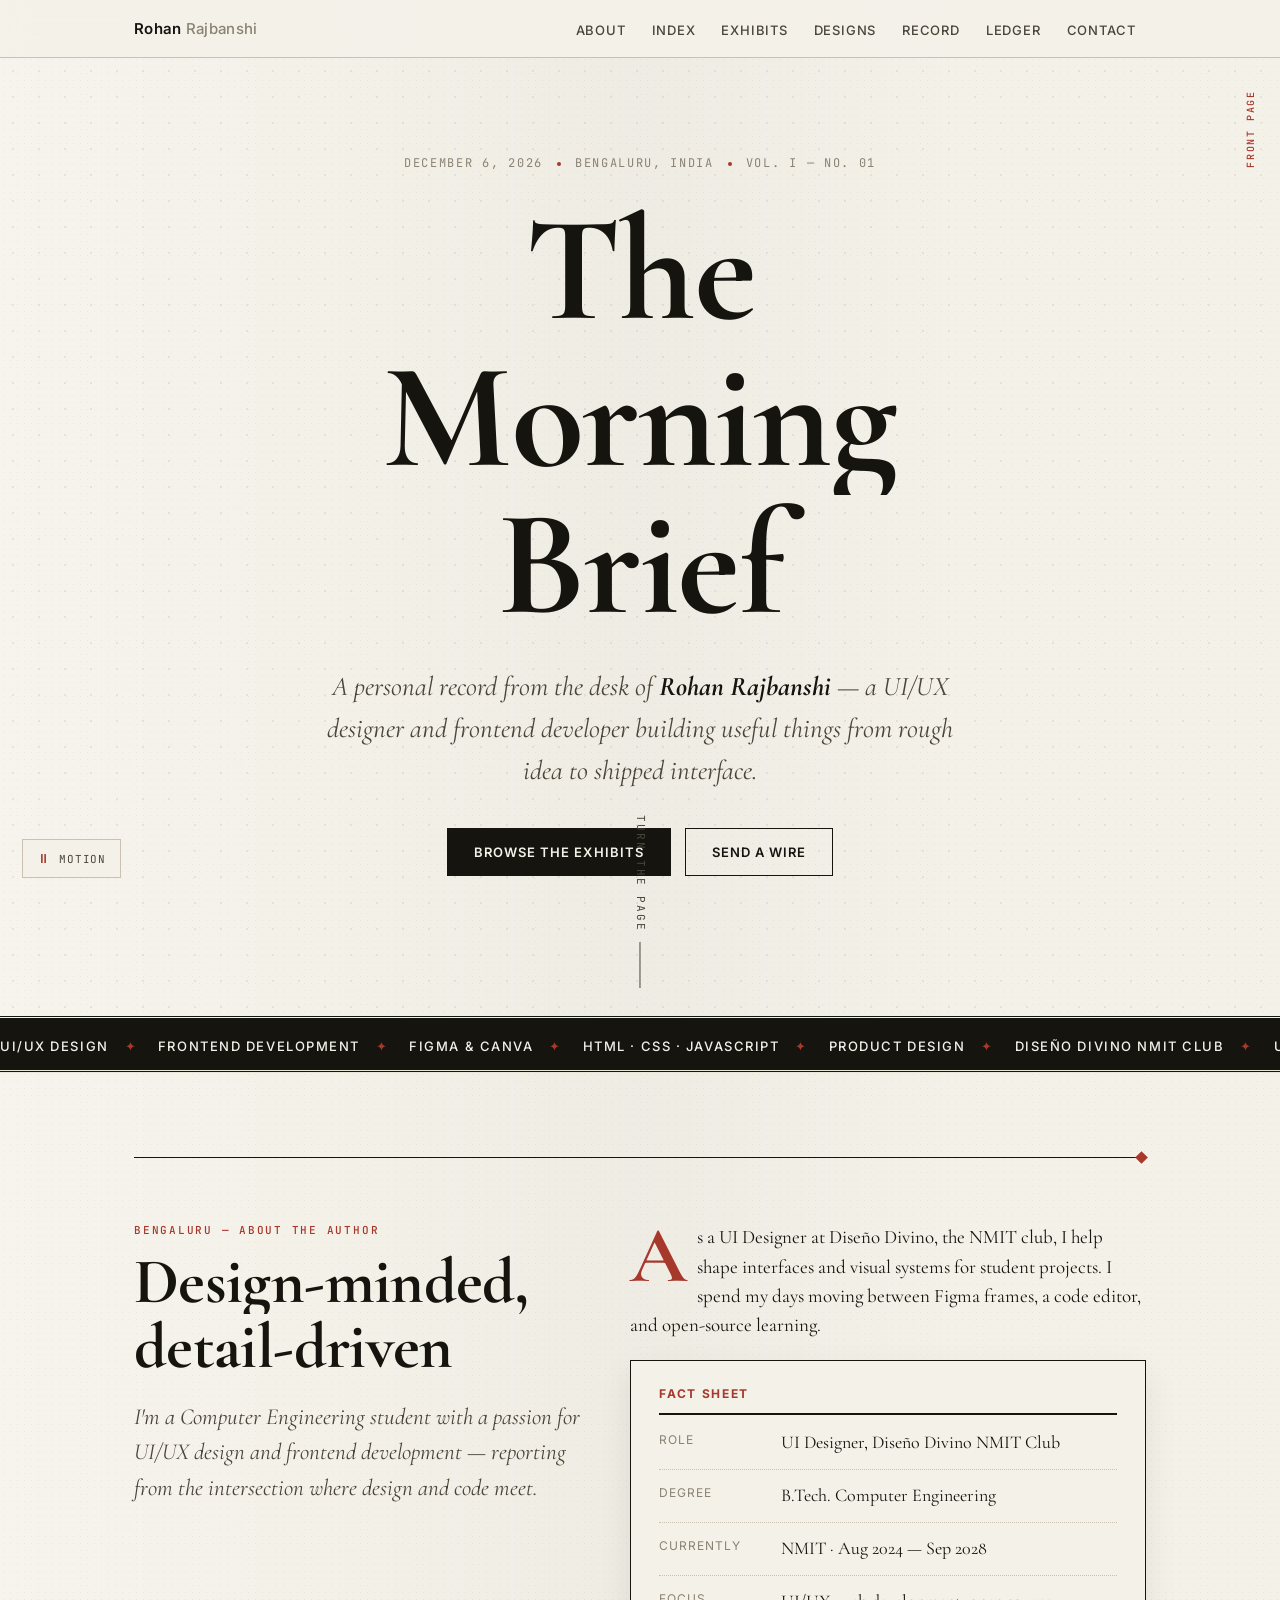
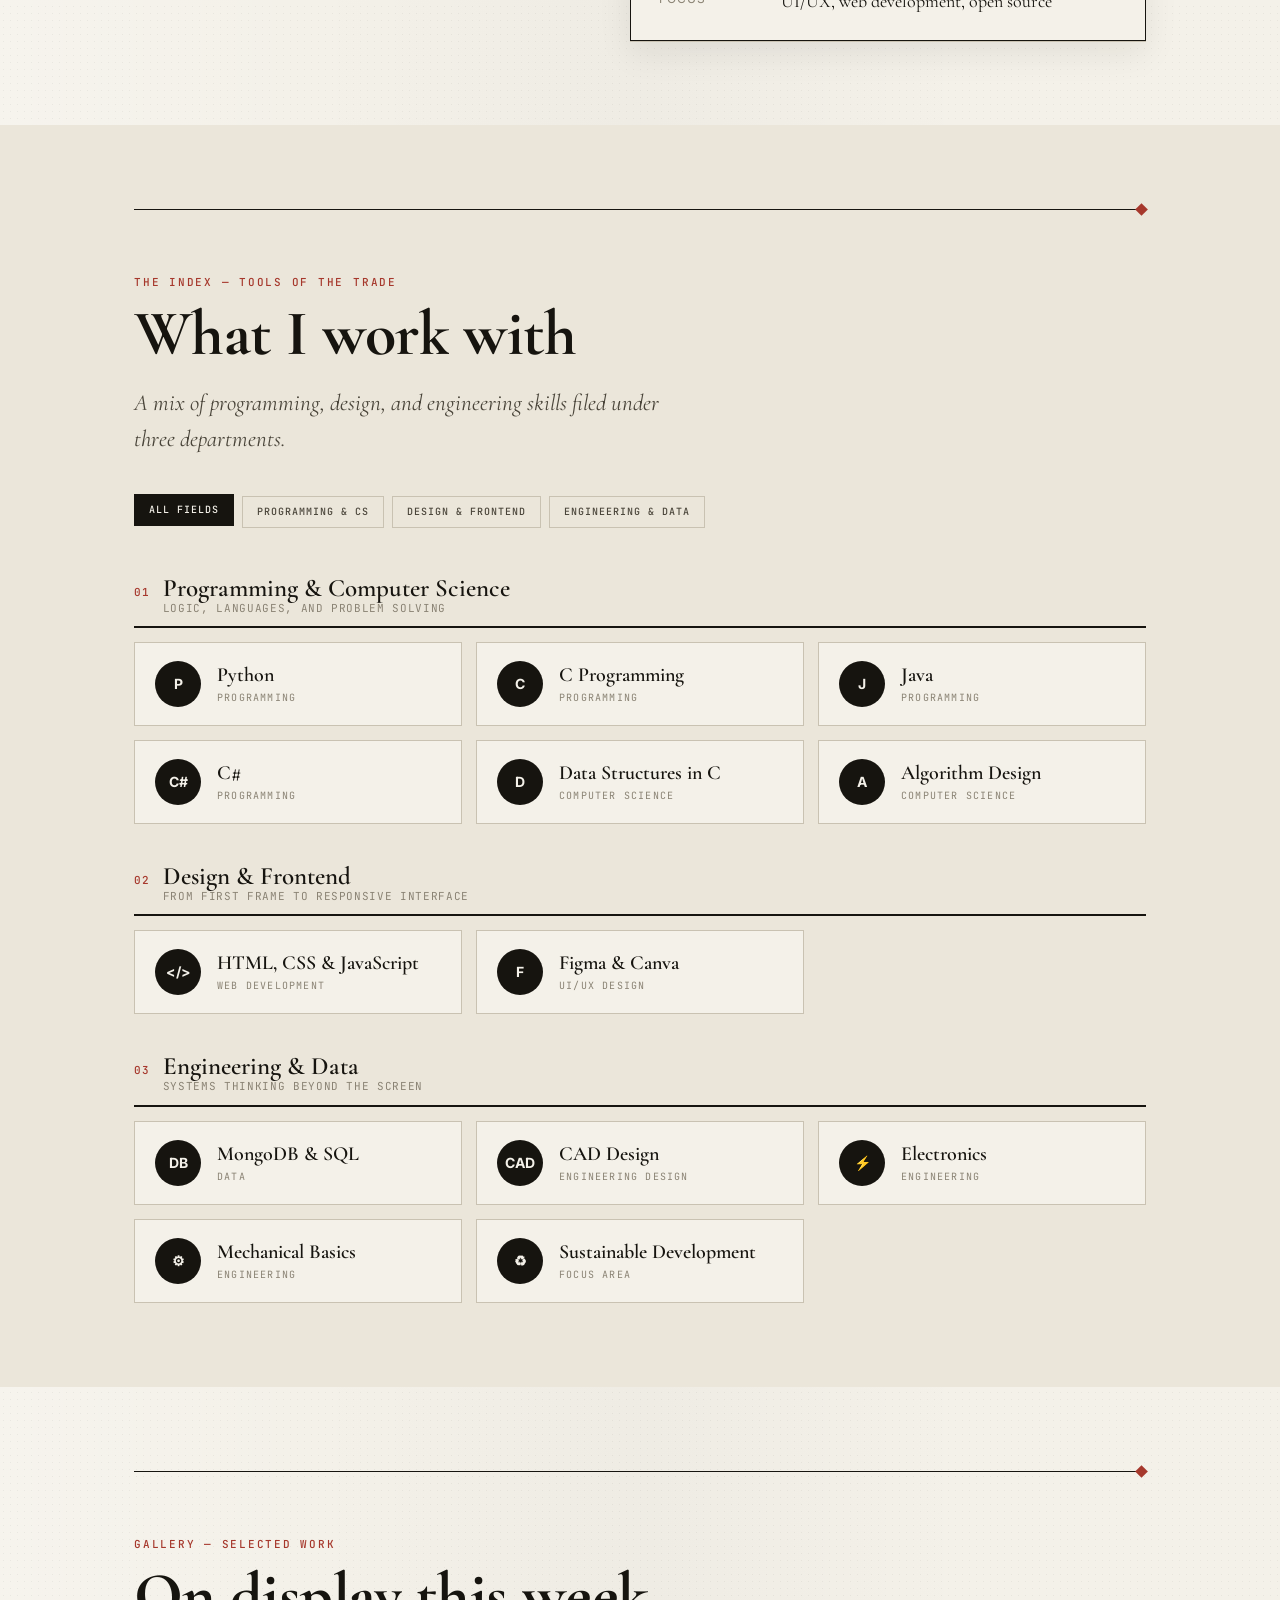
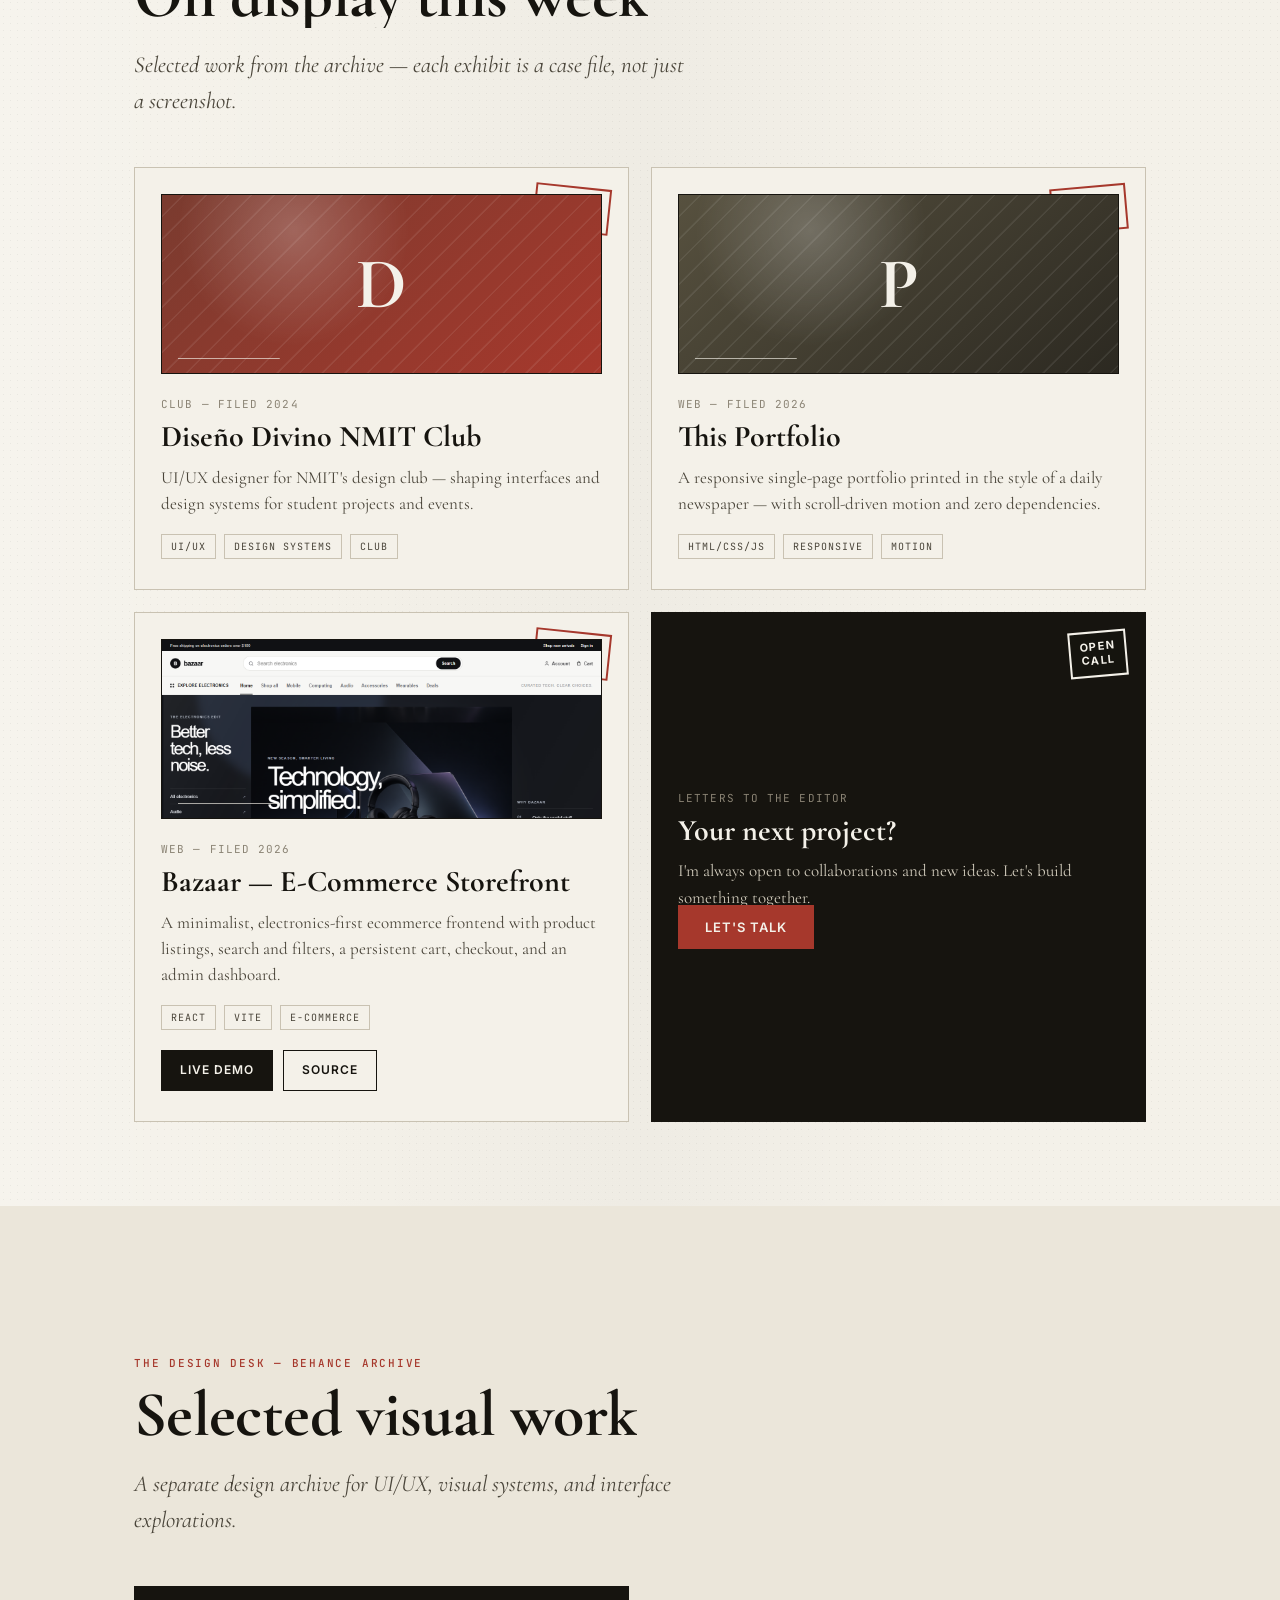
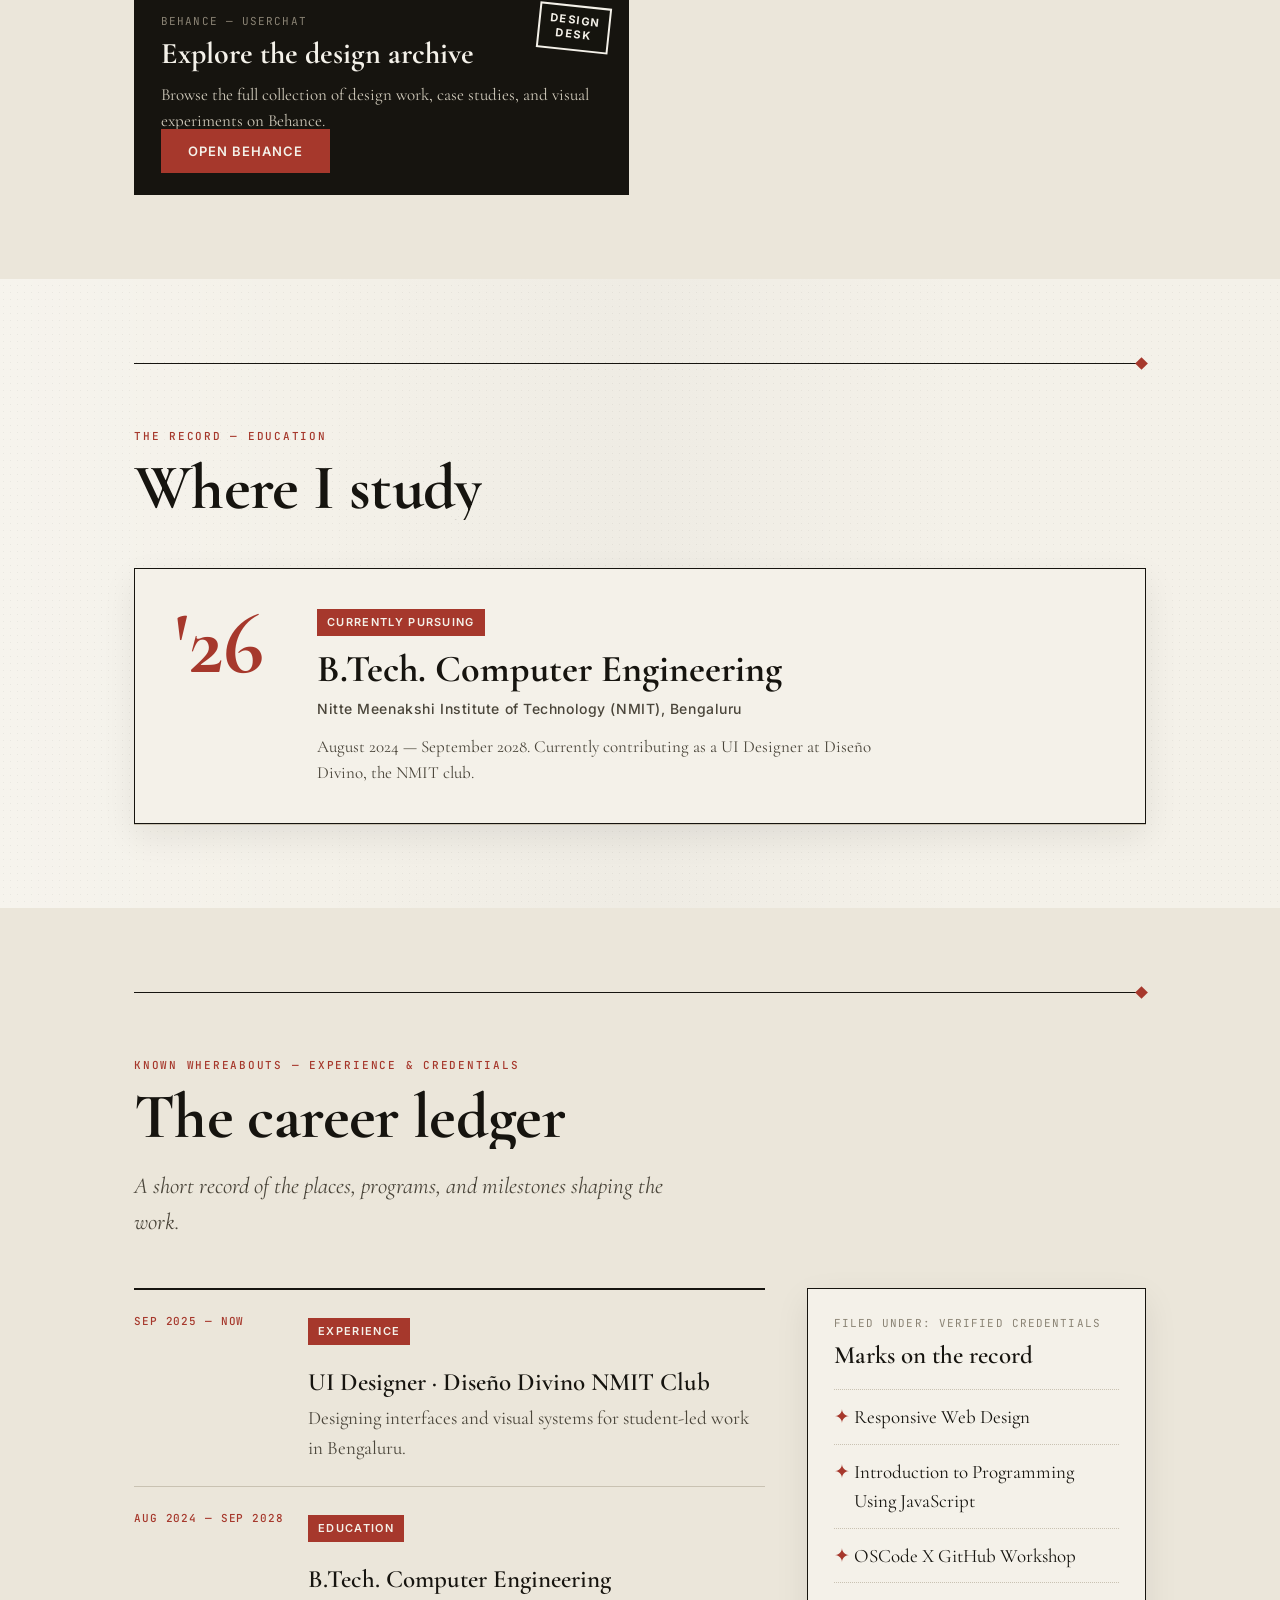
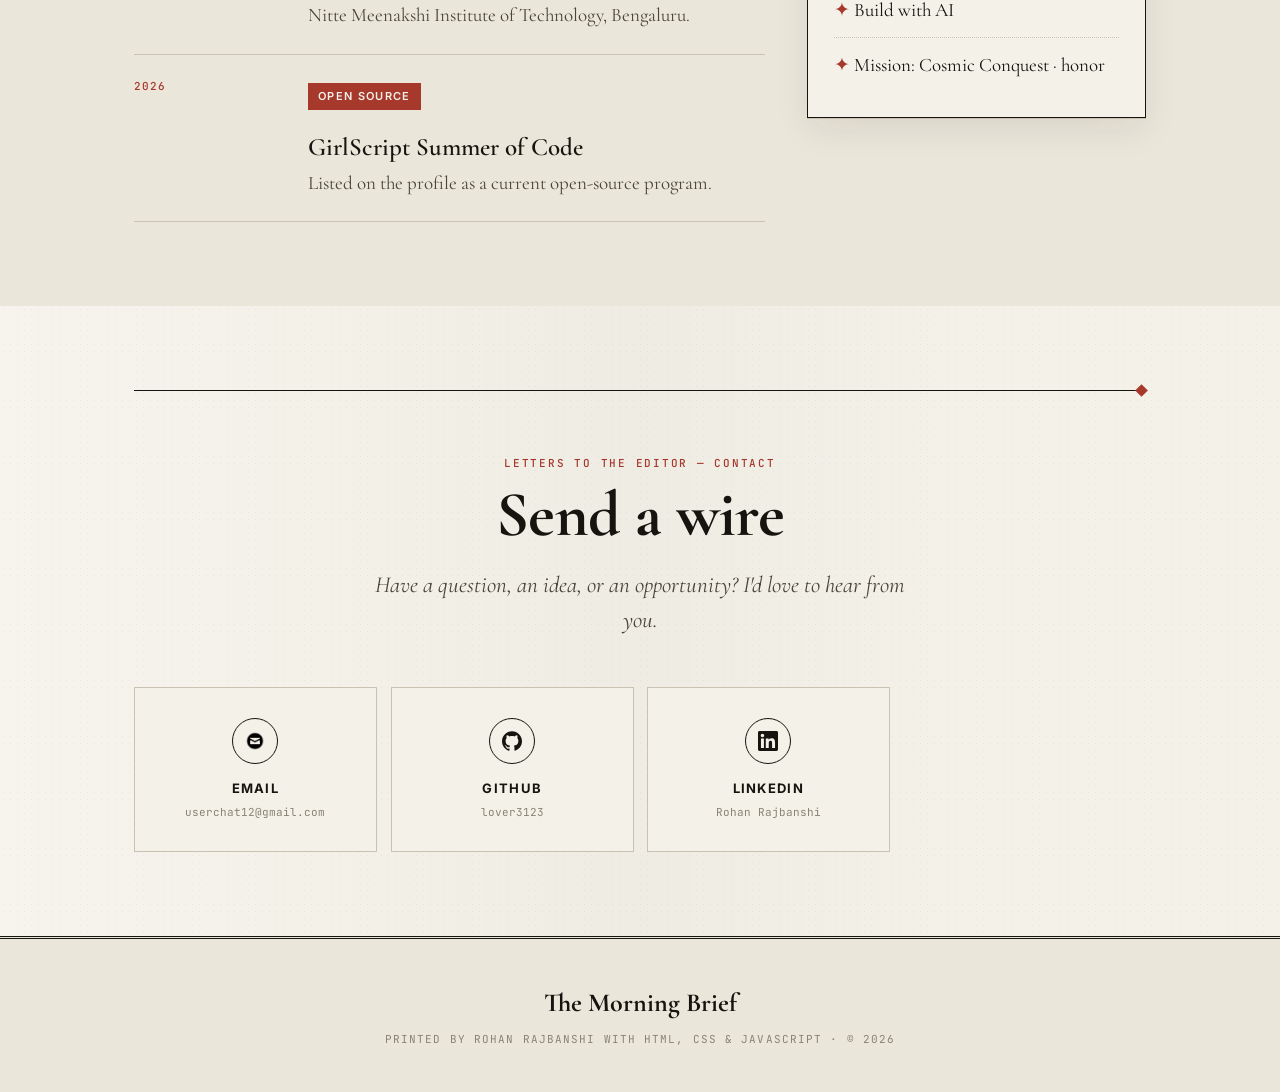
==== index.html @ 88fe6252 "update portfolio" ====
<!DOCTYPE html>
<html lang="en">
  <head>
    <meta charset="UTF-8" />
    <meta name="viewport" content="width=device-width, initial-scale=1.0" />
    <meta
      name="description"
      content="Portfolio of Rohan Rajbanshi — UI/UX designer and frontend developer, B.Tech. Computer Engineering student at NMIT. A newspaper-style edition of selected work."
    />
    <title>Rohan Rajbanshi — The Morning Brief</title>
    <link rel="icon" href="assets/images/flash.png" />
    <link rel="preconnect" href="https://fonts.googleapis.com" />
    <link rel="preconnect" href="https://fonts.gstatic.com" crossorigin />
    <link
      href="https://fonts.googleapis.com/css2?family=Cormorant+Garamond:ital,wght@0,500;0,600;0,700;1,500&family=Inter:wght@400;500;600;700&family=JetBrains+Mono:wght@400;500&display=swap"
      rel="stylesheet"
    />
    <link rel="stylesheet" href="style.css" />
  </head>
  <body>
    <div class="intro-curtain" id="introCurtain">
      <div class="intro-curtain__inner">
        <p class="intro-kicker">The Morning Brief · Vol. I</p>
        <p class="intro-title">Take the glass.<br /><em>Find the subject.</em></p>
        <div class="intro-line" aria-hidden="true"><span></span></div>
        <button class="intro-skip" id="introSkip" type="button">Skip intro <span>→</span></button>
      </div>
    </div>
    <!-- Scroll progress -->
    <div class="scroll-progress" id="scrollProgress" aria-hidden="true"></div>

    <!-- Cursor glow (desktop only) -->
    <div class="cursor-glow" id="cursorGlow" aria-hidden="true"></div>

    <!-- ===== Navigation ===== -->
    <nav class="navbar" id="navbar">
      <div class="nav-inner">
        <a href="#home" class="brand">Rohan <span>Rajbanshi</span></a>
        <ul class="nav-links" id="navLinks">
          <li><a href="#about">About</a></li>
          <li><a href="#skills">Index</a></li>
          <li><a href="#projects">Exhibits</a></li>
          <li><a href="#designs">Designs</a></li>
          <li><a href="#education">Record</a></li>
          <li><a href="#ledger">Ledger</a></li>
          <li><a href="#contact">Contact</a></li>
        </ul>
        <button class="hamburger" id="hamburger" aria-label="Toggle navigation" aria-expanded="false">
          <span></span>
          <span></span>
          <span></span>
        </button>
      </div>
    </nav>

    <!-- ===== Masthead ===== -->
    <header id="home" class="masthead">
      <div class="container">
        <p class="masthead-meta">
          <span id="mastheadDate"></span>
          <span class="masthead-dot" aria-hidden="true"></span>
          Bengaluru, India
          <span class="masthead-dot" aria-hidden="true"></span>
          Vol. I — No. 01
        </p>
        <h1 class="masthead-title">
          <span class="mt-line"><span class="word">The</span></span>
          <span class="mt-line"><span class="word">Morning</span></span>
          <span class="mt-line"><span class="word">Brief</span></span>
        </h1>
        <p class="masthead-deck">
          A personal record from the desk of <strong>Rohan Rajbanshi</strong> — a UI/UX designer and
          frontend developer building useful things from rough idea to shipped interface.
        </p>
        <div class="masthead-actions">
          <a href="#projects" class="btn btn-primary">Browse the Exhibits</a>
          <a href="#contact" class="btn btn-outline">Send a Wire</a>
        </div>
      </div>
      <a href="#about" class="scroll-cue" aria-label="Scroll down to the first article">
        <span class="scroll-cue-text">Turn the page</span>
        <span class="scroll-cue-line"></span>
      </a>
    </header>

    <!-- ===== Ticker ===== -->
    <div class="ticker" aria-hidden="true">
      <div class="ticker-track" id="tickerTrack">
        <span>UI/UX Design</span><span class="ticker-star">✦</span>
        <span>Frontend Development</span><span class="ticker-star">✦</span>
        <span>Figma &amp; Canva</span><span class="ticker-star">✦</span>
        <span>HTML · CSS · JavaScript</span><span class="ticker-star">✦</span>
        <span>Product Design</span><span class="ticker-star">✦</span>
        <span>Diseño Divino NMIT Club</span><span class="ticker-star">✦</span>
        <span>UI/UX Design</span><span class="ticker-star">✦</span>
        <span>Frontend Development</span><span class="ticker-star">✦</span>
        <span>Figma &amp; Canva</span><span class="ticker-star">✦</span>
        <span>HTML · CSS · JavaScript</span><span class="ticker-star">✦</span>
        <span>Product Design</span><span class="ticker-star">✦</span>
        <span>Diseño Divino NMIT Club</span><span class="ticker-star">✦</span>
      </div>
    </div>

    <main>
      <!-- ===== Article: About ===== -->
      <section id="about" class="article">
        <div class="container">
          <div class="rule rule-draw" aria-hidden="true"></div>
          <div class="article-grid">
            <div class="section-head">
              <p class="dateline">BENGALURU — ABOUT THE AUTHOR</p>
              <h2>Design-minded, detail-driven</h2>
              <p class="lead">
                I'm a Computer Engineering student with a passion for UI/UX design and frontend
                development — reporting from the intersection where design and code meet.
              </p>
            </div>
            <div class="article-body">
              <p>
                As a UI Designer at Diseño Divino, the NMIT club, I help shape interfaces and visual
                systems for student projects. I spend my days moving between Figma frames, a code
                editor, and open-source learning.
              </p>
              <div class="fact-sheet">
                <h3>Fact sheet</h3>
                <dl>
                  <div>
                    <dt>Role</dt>
                    <dd>UI Designer, Diseño Divino NMIT Club</dd>
                  </div>
                  <div>
                    <dt>Degree</dt>
                    <dd>B.Tech. Computer Engineering</dd>
                  </div>
                  <div>
                    <dt>Currently</dt>
                    <dd>NMIT · Aug 2024 — Sep 2028</dd>
                  </div>
                  <div>
                    <dt>Focus</dt>
                    <dd>UI/UX, web development, open source</dd>
                  </div>
                </dl>
              </div>
            </div>
          </div>
        </div>
      </section>

      <!-- ===== Article: Skills / Index ===== -->
      <section id="skills" class="article">
        <div class="container">
          <div class="rule rule-draw" aria-hidden="true"></div>
          <div class="section-head">
            <p class="dateline">THE INDEX — TOOLS OF THE TRADE</p>
            <h2>What I work with</h2>
            <p class="lead">
              A mix of programming, design, and engineering skills filed under three departments.
            </p>
          </div>
          <div class="skill-filter" role="group" aria-label="Filter skills by field">
            <button class="skill-filter-button is-active" type="button" data-skill-filter="all" aria-pressed="true">All fields</button>
            <button class="skill-filter-button" type="button" data-skill-filter="programming" aria-pressed="false">Programming &amp; CS</button>
            <button class="skill-filter-button" type="button" data-skill-filter="design" aria-pressed="false">Design &amp; Frontend</button>
            <button class="skill-filter-button" type="button" data-skill-filter="engineering" aria-pressed="false">Engineering &amp; Data</button>
          </div>
          <div class="skills-grid">
            <div class="skill-category-label"><span>01</span><strong>Programming &amp; Computer Science</strong><small>Logic, languages, and problem solving</small></div>
            <div class="skill-card">
              <div class="skill-icon">P</div>
              <div>
                <h3>Python</h3>
                <p class="skill-tag">Programming</p>
              </div>
            </div>
            <div class="skill-card">
              <div class="skill-icon">C</div>
              <div>
                <h3>C Programming</h3>
                <p class="skill-tag">Programming</p>
              </div>
            </div>
            <div class="skill-card">
              <div class="skill-icon">J</div>
              <div>
                <h3>Java</h3>
                <p class="skill-tag">Programming</p>
              </div>
            </div>
            <div class="skill-card">
              <div class="skill-icon">C#</div>
              <div>
                <h3>C#</h3>
                <p class="skill-tag">Programming</p>
              </div>
            </div>
            <div class="skill-card">
              <div class="skill-icon">D</div>
              <div>
                <h3>Data Structures in C</h3>
                <p class="skill-tag">Computer Science</p>
              </div>
            </div>
            <div class="skill-card">
              <div class="skill-icon">A</div>
              <div>
                <h3>Algorithm Design</h3>
                <p class="skill-tag">Computer Science</p>
              </div>
            </div>
            <div class="skill-category-label"><span>02</span><strong>Design &amp; Frontend</strong><small>From first frame to responsive interface</small></div>
            <div class="skill-card">
              <div class="skill-icon">&lt;/&gt;</div>
              <div>
                <h3>HTML, CSS &amp; JavaScript</h3>
                <p class="skill-tag">Web Development</p>
              </div>
            </div>
            <div class="skill-card">
              <div class="skill-icon">F</div>
              <div>
                <h3>Figma &amp; Canva</h3>
                <p class="skill-tag">UI/UX Design</p>
              </div>
            </div>
            <div class="skill-category-label"><span>03</span><strong>Engineering &amp; Data</strong><small>Systems thinking beyond the screen</small></div>
            <div class="skill-card">
              <div class="skill-icon">DB</div>
              <div>
                <h3>MongoDB &amp; SQL</h3>
                <p class="skill-tag">Data</p>
              </div>
            </div>
            <div class="skill-card">
              <div class="skill-icon">CAD</div>
              <div>
                <h3>CAD Design</h3>
                <p class="skill-tag">Engineering Design</p>
              </div>
            </div>
            <div class="skill-card">
              <div class="skill-icon">⚡</div>
              <div>
                <h3>Electronics</h3>
                <p class="skill-tag">Engineering</p>
              </div>
            </div>
            <div class="skill-card">
              <div class="skill-icon">⚙</div>
              <div>
                <h3>Mechanical Basics</h3>
                <p class="skill-tag">Engineering</p>
              </div>
            </div>
            <div class="skill-card">
              <div class="skill-icon">♻</div>
              <div>
                <h3>Sustainable Development</h3>
                <p class="skill-tag">Focus Area</p>
              </div>
            </div>
          </div>
        </div>
      </section>

      <!-- ===== Article: Projects / Exhibits ===== -->
      <section id="projects" class="article">
        <div class="container">
          <div class="rule rule-draw" aria-hidden="true"></div>
          <div class="section-head">
            <p class="dateline">GALLERY — SELECTED WORK</p>
            <h2>On display this week</h2>
            <p class="lead">
              Selected work from the archive — each exhibit is a case file, not just a screenshot.
            </p>
          </div>

          <div class="exhibits">
            <article class="exhibit">
              <div class="exhibit-stamp" aria-hidden="true">Exhibit<br />02</div>
              <div class="exhibit-cover cover-club" aria-hidden="true">D</div>
              <div class="exhibit-body">
                <p class="exhibit-meta">Club — Filed 2024</p>
                <h3>Diseño Divino NMIT Club</h3>
                <p>
                  UI/UX designer for NMIT's design club — shaping interfaces and design systems for
                  student projects and events.
                </p>
                <div class="exhibit-tags">
                  <span class="tag">UI/UX</span>
                  <span class="tag">Design Systems</span>
                  <span class="tag">Club</span>
                </div>
              </div>
            </article>

            <article class="exhibit">
              <div class="exhibit-stamp" aria-hidden="true">Exhibit<br />03</div>
              <div class="exhibit-cover cover-site" aria-hidden="true">P</div>
              <div class="exhibit-body">
                <p class="exhibit-meta">Web — Filed 2026</p>
                <h3>This Portfolio</h3>
                <p>
                  A responsive single-page portfolio printed in the style of a daily newspaper —
                  with scroll-driven motion and zero dependencies.
                </p>
                <div class="exhibit-tags">
                  <span class="tag">HTML/CSS/JS</span>
                  <span class="tag">Responsive</span>
                  <span class="tag">Motion</span>
                </div>
              </div>
            </article>

            <article class="exhibit">
              <div class="exhibit-stamp" aria-hidden="true">Exhibit<br />04</div>
              <div class="exhibit-cover cover-bazaar">
                <img src="assets/images/bazaar.png" alt="Bazaar e-commerce storefront screenshot" />
              </div>
              <div class="exhibit-body">
                <p class="exhibit-meta">Web — Filed 2026</p>
                <h3>Bazaar — E-Commerce Storefront</h3>
                <p>
                  A minimalist, electronics-first ecommerce frontend with product listings, search
                  and filters, a persistent cart, checkout, and an admin dashboard.
                </p>
                <div class="exhibit-tags">
                  <span class="tag">React</span>
                  <span class="tag">Vite</span>
                  <span class="tag">E-Commerce</span>
                </div>
                <div class="exhibit-links">
                  <a class="btn btn-primary" href="https://e-commerce-project-eight-kappa.vercel.app" target="_blank" rel="noopener">Live Demo</a>
                  <a class="btn btn-outline" href="https://github.com/lover3123/E-commerce-Project" target="_blank" rel="noopener">Source</a>
                </div>
              </div>
            </article>

            <article class="exhibit exhibit-cta">
              <div class="exhibit-stamp" aria-hidden="true">Open<br />Call</div>
              <div class="exhibit-body">
                <p class="exhibit-meta">Letters to the Editor</p>
                <h3>Your next project?</h3>
                <p>
                  I'm always open to collaborations and new ideas. Let's build something together.
                </p>
                <a href="#contact" class="btn btn-primary">Let's Talk</a>
              </div>
            </article>
          </div>
        </div>
      </section>

      <!-- ===== Article: Designs ===== -->
      <section id="designs" class="article">
        <div class="container">
          <div class="rule rule-draw" aria-hidden="true"></div>
          <div class="section-head">
            <p class="dateline">THE DESIGN DESK — BEHANCE ARCHIVE</p>
            <h2>Selected visual work</h2>
            <p class="lead">
              A separate design archive for UI/UX, visual systems, and interface explorations.
            </p>
          </div>

          <div class="exhibits">
            <!-- Tesla design exhibit removed per request -->

            <article class="exhibit exhibit-cta">
              <div class="exhibit-stamp" aria-hidden="true">Design<br />Desk</div>
              <div class="exhibit-body">
                <p class="exhibit-meta">Behance — Userchat</p>
                <h3>Explore the design archive</h3>
                <p>
                  Browse the full collection of design work, case studies, and visual experiments on
                  Behance.
                </p>
                <a
                  class="btn btn-primary"
                  href="https://www.behance.net/userchat"
                  target="_blank"
                  rel="noopener noreferrer"
                >
                  Open Behance
                </a>
              </div>
            </article>
          </div>
        </div>
      </section>

      <!-- ===== Article: Education / Record ===== -->
      <section id="education" class="article">
        <div class="container">
          <div class="rule rule-draw" aria-hidden="true"></div>
          <div class="section-head">
            <p class="dateline">THE RECORD — EDUCATION</p>
            <h2>Where I study</h2>
          </div>
          <div class="record-card">
            <div class="record-year" aria-hidden="true">'26</div>
            <div class="record-body">
              <span class="record-badge">Currently pursuing</span>
              <h3>B.Tech. Computer Engineering</h3>
              <p class="record-school">Nitte Meenakshi Institute of Technology (NMIT), Bengaluru</p>
              <p class="record-note">
                August 2024 — September 2028. Currently contributing as a UI Designer at Diseño
                Divino, the NMIT club.
              </p>
            </div>
          </div>
        </div>
      </section>

      <!-- ===== Article: Ledger / Experience and credentials ===== -->
      <section id="ledger" class="article ledger-section">
        <div class="container">
          <div class="rule rule-draw" aria-hidden="true"></div>
          <div class="section-head">
            <p class="dateline">KNOWN WHEREABOUTS — EXPERIENCE &amp; CREDENTIALS</p>
            <h2>The career ledger</h2>
            <p class="lead">A short record of the places, programs, and milestones shaping the work.</p>
          </div>
          <div class="ledger-grid">
            <div class="ledger-list">
              <article class="ledger-entry">
                <p class="ledger-date">Sep 2025 — Now</p>
                <div><span class="record-badge">Experience</span><h3>UI Designer · Diseño Divino NMIT Club</h3><p>Designing interfaces and visual systems for student-led work in Bengaluru.</p></div>
              </article>
              <article class="ledger-entry">
                <p class="ledger-date">Aug 2024 — Sep 2028</p>
                <div><span class="record-badge">Education</span><h3>B.Tech. Computer Engineering</h3><p>Nitte Meenakshi Institute of Technology, Bengaluru.</p></div>
              </article>
              <article class="ledger-entry">
                <p class="ledger-date">2026</p>
                <div><span class="record-badge">Open source</span><h3>GirlScript Summer of Code</h3><p>Listed on the profile as a current open-source program.</p></div>
              </article>
            </div>
            <aside class="credentials-card">
              <p class="exhibit-meta">Filed under: verified credentials</p>
              <h3>Marks on the record</h3>
              <ul>
                <li>Responsive Web Design</li>
                <li>Introduction to Programming Using JavaScript</li>
                <li>OSCode X GitHub Workshop</li>
                <li>Build with AI</li>
                <li>Mission: Cosmic Conquest · honor</li>
              </ul>
            </aside>
          </div>
        </div>
      </section>

      <!-- ===== Article: Contact ===== -->
      <section id="contact" class="article">
        <div class="container">
          <div class="rule rule-draw" aria-hidden="true"></div>
          <div class="section-head center">
            <p class="dateline">LETTERS TO THE EDITOR — CONTACT</p>
            <h2>Send a wire</h2>
            <p class="lead">Have a question, an idea, or an opportunity? I'd love to hear from you.</p>
          </div>
          <div class="contact-grid">
            <a class="contact-card" href="mailto:userchat12@gmail.com">
              <div class="contact-icon">
                <img src="assets/images/envelope.png" alt="Email icon" />
              </div>
              <h3>Email</h3>
              <p>userchat12@gmail.com</p>
            </a>
            <a class="contact-card" href="https://github.com/lover3123" target="_blank" rel="noopener">
              <div class="contact-icon">
                <svg viewBox="0 0 24 24" aria-hidden="true">
                  <path d="M12 .297c-6.63 0-12 5.373-12 12 0 5.303 3.438 9.8 8.205 11.385.6.113.82-.258.82-.577 0-.285-.01-1.04-.015-2.04-3.338.724-4.042-1.61-4.042-1.61C4.422 18.07 3.633 17.7 3.633 17.7c-1.087-.744.084-.729.084-.729 1.205.084 1.838 1.236 1.838 1.236 1.07 1.835 2.809 1.305 3.495.998.108-.776.417-1.305.76-1.605-2.665-.3-5.466-1.332-5.466-5.93 0-1.31.465-2.38 1.235-3.22-.135-.303-.54-1.523.105-3.176 0 0 1.005-.322 3.3 1.23.96-.267 1.98-.399 3-.405 1.02.006 2.04.138 3 .405 2.28-1.552 3.285-1.23 3.285-1.23.645 1.653.24 2.873.12 3.176.765.84 1.23 1.91 1.23 3.22 0 4.61-2.805 5.625-5.475 5.92.42.36.81 1.096.81 2.22 0 1.606-.015 2.896-.015 3.286 0 .315.21.69.825.57C20.565 22.092 24 17.592 24 12.297c0-6.627-5.373-12-12-12" />
                </svg>
              </div>
              <h3>GitHub</h3>
              <p>lover3123</p>
            </a>
            <a class="contact-card" href="https://www.linkedin.com/in/rohan-rajbanshi-773882386/" target="_blank" rel="noopener">
              <div class="contact-icon">
                <svg viewBox="0 0 24 24" aria-hidden="true">
                  <path d="M20.447 20.452h-3.554v-5.569c0-1.328-.027-3.037-1.852-3.037-1.853 0-2.136 1.445-2.136 2.939v5.667H9.351V9h3.414v1.561h.046c.477-.9 1.637-1.85 3.37-1.85 3.601 0 4.267 2.37 4.267 5.455v6.286zM5.337 7.433c-1.144 0-2.063-.926-2.063-2.065 0-1.138.92-2.063 2.063-2.063 1.14 0 2.064.925 2.064 2.063 0 1.139-.925 2.065-2.064 2.065zm1.782 13.019H3.555V9h3.564v11.452zM22.225 0H1.771C.792 0 0 .774 0 1.729v20.542C0 23.227.792 24 1.771 24h20.451C23.2 24 24 23.227 24 22.271V1.729C24 .774 23.2 0 22.225 0z" />
                </svg>
              </div>
              <h3>LinkedIn</h3>
              <p>Rohan Rajbanshi</p>
            </a>
          </div>
        </div>
      </section>
    </main>

    <!-- ===== Colophon / Footer ===== -->
    <footer>
      <div class="container">
        <p class="footer-brand">The Morning Brief</p>
        <p class="footer-text">
          Printed by Rohan Rajbanshi with HTML, CSS &amp; JavaScript · © <span id="year"></span>
        </p>
      </div>
    </footer>

    <!-- Scroll to top -->
    <button id="scrollTop" aria-label="Scroll back to top">↑</button>

    <!-- Motion toggle -->
    <button
      class="motion-toggle"
      id="motionToggle"
      aria-label="Toggle animations"
      aria-pressed="false"
      title="Turn page animations on or off"
    >
      <span class="motion-toggle-icon">▶</span>
      <span class="motion-toggle-label">Motion</span>
    </button>

    <script src="script.js"></script>
  </body>
</html>
---- style.css ----
/* ==========================================================
   The Morning Brief — Rohan Rajbanshi's portfolio, printed
   in the style of a daily newspaper.
   Paper · Ink · Stamp · Serif / Gothic / Mono
   ========================================================== */

:root {
  --paper: #f4f1e9;
  --paper-deep: #ebe6da;
  --ink: #16140f;
  --ink-soft: #4a453a;
  --ink-faint: #8a8374;
  --stamp: #a6382c;
  --stamp-soft: #f0e2dc;
  --line: #c9c2b2;
  --serif: "Cormorant Garamond", Georgia, "Times New Roman", serif;
  --gothic: "Inter", "Helvetica Neue", Arial, sans-serif;
  --mono: "JetBrains Mono", "Courier New", monospace;
  --shadow: 0 1px 0 var(--line), 0 12px 32px rgba(22, 20, 15, 0.08);
}

* {
  margin: 0;
  padding: 0;
  box-sizing: border-box;
}

html {
  scroll-behavior: smooth;
}

body {
  font-family: var(--serif);
  font-size: 19px;
  line-height: 1.55;
  background: var(--paper);
  color: var(--ink);
  -webkit-font-smoothing: antialiased;
  overflow-x: hidden;
  background-image: radial-gradient(rgba(22, 20, 15, 0.055) 0.6px, transparent 0.6px), linear-gradient(90deg, rgba(255,255,255,0.2), transparent 24%, rgba(22,20,15,0.025) 50%, transparent 76%);
  background-size: 7px 7px, 100% 100%;
}

::selection {
  background: var(--ink);
  color: var(--paper);
}

img,
svg {
  display: block;
}

a {
  color: inherit;
}

.container {
  max-width: 1060px;
  margin: 0 auto;
  padding: 0 24px;
}

/* ----------------------------------------------------------
   Motion override system — the page toggle wins over the OS
   ---------------------------------------------------------- */
:root.motion-off *,
:root.motion-off *::before,
:root.motion-off *::after {
  animation-duration: 0.001s !important;
  animation-iteration-count: 1 !important;
  transition-duration: 0.001s !important;
}

:root.motion-off .masthead,
:root.motion-off .ticker-track,
:root.motion-off .scroll-cue-line,
:root.motion-off .scroll-progress {
  animation: none !important;
}

/* ----------------------------------------------------------
   Scroll progress bar
   ---------------------------------------------------------- */
.scroll-progress {
  position: fixed;
  top: 0;
  left: 0;
  right: 0;
  height: 3px;
  background: var(--stamp);
  transform: scaleX(0);
  transform-origin: left;
  z-index: 200;
}

/* ----------------------------------------------------------
   Cursor glow
   ---------------------------------------------------------- */
.cursor-glow {
  position: fixed;
  top: 0;
  left: 0;
  width: 380px;
  height: 380px;
  border-radius: 50%;
  background: radial-gradient(circle, rgba(166, 56, 44, 0.07), transparent 65%);
  transform: translate(-50%, -50%);
  opacity: 0;
  pointer-events: none;
  z-index: 1;
}

@media (pointer: coarse) {
  .cursor-glow {
    display: none;
  }
}

/* ----------------------------------------------------------
   Navigation
   ---------------------------------------------------------- */
.navbar {
  position: sticky;
  top: 0;
  z-index: 100;
  background: var(--paper);
  border-bottom: 1px solid var(--line);
  transition: box-shadow 0.3s ease;
  backdrop-filter: blur(12px);
  background: color-mix(in srgb, var(--paper) 92%, transparent);
}

.navbar.scrolled {
  box-shadow: 0 8px 24px rgba(22, 20, 15, 0.08);
}

.nav-inner {
  max-width: 1060px;
  margin: 0 auto;
  padding: 14px 24px;
  display: flex;
  align-items: center;
  justify-content: space-between;
  gap: 16px;
}

.brand {
  font-family: var(--gothic);
  font-size: 15px;
  font-weight: 600;
  letter-spacing: 0.02em;
  text-decoration: none;
  white-space: nowrap;
}

.brand span {
  color: var(--ink-faint);
  font-weight: 500;
}

.nav-links {
  display: flex;
  list-style: none;
  gap: 6px;
  align-items: center;
}

.nav-links a {
  font-family: var(--gothic);
  font-size: 13px;
  font-weight: 500;
  letter-spacing: 0.06em;
  text-transform: uppercase;
  text-decoration: none;
  color: var(--ink-soft);
  padding: 6px 10px;
  border-bottom: 2px solid transparent;
  transition: color 0.2s ease, border-color 0.2s ease;
}

.nav-links a:hover,
.nav-links a.active {
  color: var(--ink);
  border-bottom-color: var(--stamp);
}

.hamburger {
  display: none;
  background: none;
  border: none;
  cursor: pointer;
  padding: 6px;
}

.hamburger span {
  display: block;
  width: 22px;
  height: 2px;
  background: var(--ink);
  margin: 5px 0;
  transition: transform 0.25s ease, opacity 0.25s ease;
}

@media (max-width: 760px) {
  .hamburger {
    display: block;
  }

  .nav-links {
    position: absolute;
    top: 100%;
    left: 0;
    right: 0;
    flex-direction: column;
    align-items: stretch;
    gap: 0;
    background: var(--paper);
    border-bottom: 1px solid var(--line);
    padding: 8px 24px 16px;
    transform: translateY(-8px);
    opacity: 0;
    visibility: hidden;
    transition: transform 0.25s ease, opacity 0.25s ease, visibility 0.25s;
  }

  .navbar.open .nav-links {
    transform: translateY(0);
    opacity: 1;
    visibility: visible;
  }

  .navbar.open .hamburger span:nth-child(1) {
    transform: translateY(7px) rotate(45deg);
  }
  .navbar.open .hamburger span:nth-child(2) {
    opacity: 0;
  }
  .navbar.open .hamburger span:nth-child(3) {
    transform: translateY(-7px) rotate(-45deg);
  }
}

/* ----------------------------------------------------------
   Masthead (hero)
   ---------------------------------------------------------- */
.masthead {
  position: relative;
  padding: 96px 0 140px;
  text-align: center;
  border-bottom: 3px double var(--ink);
  min-height: min(780px, calc(100vh - 56px));
  display: grid;
  place-items: center;
}

.masthead::before {
  content: "";
  position: absolute;
  inset: 0;
  background-image: radial-gradient(var(--line) 1px, transparent 1px);
  background-size: 26px 26px;
  opacity: 0.35;
  pointer-events: none;
}

.masthead::after {
  content: "FRONT PAGE";
  position: absolute;
  top: 32px;
  right: 24px;
  font: 500 10px/1 var(--mono);
  letter-spacing: .18em;
  color: var(--stamp);
  writing-mode: vertical-rl;
  transform: rotate(180deg);
}

.masthead > .container {
  position: relative;
}

.masthead-meta {
  font-family: var(--mono);
  font-size: 12px;
  letter-spacing: 0.14em;
  text-transform: uppercase;
  color: var(--ink-faint);
  display: flex;
  align-items: center;
  justify-content: center;
  gap: 14px;
  flex-wrap: wrap;
  opacity: 0;
  animation: fadeDown 0.8s ease 0.2s forwards;
}

.masthead-dot {
  width: 4px;
  height: 4px;
  border-radius: 50%;
  background: var(--stamp);
}

.masthead-title {
  font-family: var(--serif);
  font-weight: 700;
  font-size: clamp(64px, 14vw, 150px);
  line-height: 0.92;
  letter-spacing: -0.01em;
  margin: 28px 0 8px;
  text-transform: none;
  text-wrap: balance;
}

.mt-line {
  display: block;
  overflow: hidden;
  padding-bottom: 0.06em;
}

.masthead-title .word {
  display: inline-block;
  transform: translateY(115%);
  animation: riseWord 0.9s cubic-bezier(0.16, 1, 0.3, 1) forwards;
}

.mt-line:nth-child(1) .word {
  animation-delay: 0.15s;
}
.mt-line:nth-child(2) .word {
  animation-delay: 0.27s;
}
.mt-line:nth-child(3) .word {
  animation-delay: 0.39s;
}

@keyframes riseWord {
  to {
    transform: translateY(0);
  }
}

.masthead-deck {
  font-family: var(--serif);
  font-size: clamp(20px, 3vw, 27px);
  font-style: italic;
  color: var(--ink-soft);
  max-width: 640px;
  margin: 24px auto 0;
  opacity: 0;
  animation: fadeUp 0.9s ease 0.6s forwards;
}

.masthead-deck strong {
  color: var(--ink);
  font-weight: 700;
}

.masthead-actions {
  display: flex;
  gap: 14px;
  justify-content: center;
  flex-wrap: wrap;
  margin-top: 36px;
  opacity: 0;
  animation: fadeUp 0.9s ease 0.75s forwards;
}

/* Buttons */
.btn {
  font-family: var(--gothic);
  font-size: 13px;
  font-weight: 600;
  letter-spacing: 0.08em;
  text-transform: uppercase;
  text-decoration: none;
  padding: 13px 26px;
  border: 1px solid var(--ink);
  position: relative;
  overflow: hidden;
  transition: background 0.25s ease, color 0.25s ease, transform 0.2s ease;
}

.btn-primary {
  background: var(--ink);
  color: var(--paper);
}

.btn-primary::after {
  content: "";
  position: absolute;
  inset: 0;
  background: linear-gradient(115deg, transparent 30%, rgba(244, 241, 233, 0.35) 50%, transparent 70%);
  transform: translateX(-120%);
  transition: transform 0.5s ease;
}

.btn-primary:hover::after {
  transform: translateX(120%);
}

.btn-outline {
  background: transparent;
  color: var(--ink);
}

.btn:hover {
  transform: translateY(-2px);
}

@keyframes fadeUp {
  from {
    opacity: 0;
    transform: translateY(18px);
  }
  to {
    opacity: 1;
    transform: translateY(0);
  }
}

@keyframes fadeDown {
  from {
    opacity: 0;
    transform: translateY(-12px);
  }
  to {
    opacity: 1;
    transform: translateY(0);
  }
}

/* Scroll cue */
.scroll-cue {
  position: absolute;
  left: 50%;
  bottom: 28px;
  transform: translateX(-50%);
  display: flex;
  flex-direction: column;
  align-items: center;
  gap: 10px;
  text-decoration: none;
  color: var(--ink-soft);
}

.scroll-cue-text {
  font-family: var(--mono);
  font-size: 11px;
  letter-spacing: 0.18em;
  text-transform: uppercase;
  writing-mode: vertical-rl;
}

.scroll-cue-line {
  width: 1px;
  height: 46px;
  background: var(--ink-soft);
  position: relative;
  overflow: hidden;
}

.scroll-cue-line::after {
  content: "";
  position: absolute;
  top: -100%;
  left: 0;
  width: 100%;
  height: 100%;
  background: var(--stamp);
  animation: cueDrop 1.8s ease-in-out infinite;
}

@keyframes cueDrop {
  to {
    top: 100%;
  }
}

.masthead.past .scroll-cue {
  opacity: 0;
  transition: opacity 0.3s ease;
}

/* ----------------------------------------------------------
   Ticker (marquee)
   ---------------------------------------------------------- */
.ticker {
  background: var(--ink);
  color: var(--paper);
  overflow: hidden;
  padding: 11px 0;
  border-bottom: 3px double var(--paper-deep);
  white-space: nowrap;
}

.ticker-track {
  display: inline-block;
  font-family: var(--gothic);
  font-size: 13px;
  font-weight: 500;
  letter-spacing: 0.12em;
  text-transform: uppercase;
  animation: tickerScroll 26s linear infinite;
  will-change: transform;
}

.ticker-star {
  color: var(--stamp);
  margin: 0 16px;
}

@keyframes tickerScroll {
  to {
    transform: translateX(-50%);
  }
}

/* ----------------------------------------------------------
   Articles / sections
   ---------------------------------------------------------- */
.article {
  padding: 84px 0;
  position: relative;
}

.article:nth-of-type(even) {
  background: var(--paper-deep);
}

.rule {
  height: 1px;
  background: var(--ink);
  margin-bottom: 64px;
  position: relative;
  transform-origin: left;
}

.rule::after {
  content: "";
  position: absolute;
  right: 0;
  top: -4px;
  width: 9px;
  height: 9px;
  background: var(--stamp);
  transform: rotate(45deg);
}

.rule-draw {
  transform: scaleX(0);
}

.revealed.rule-draw,
.revealed .rule-draw {
  animation: drawRule 1.1s cubic-bezier(0.16, 1, 0.3, 1) forwards;
}

@keyframes drawRule {
  to {
    transform: scaleX(1);
  }
}

.section-head h2 {
  font-family: var(--serif);
  font-weight: 700;
  font-size: clamp(38px, 6vw, 64px);
  line-height: 1.02;
  letter-spacing: -0.01em;
  margin: 10px 0 20px;
}

.section-head .lead {
  font-family: var(--serif);
  font-size: clamp(18px, 2.4vw, 23px);
  font-style: italic;
  color: var(--ink-soft);
  max-width: 560px;
}

.section-head.center {
  text-align: center;
}

.section-head.center .lead {
  margin-left: auto;
  margin-right: auto;
}

.dateline {
  font-family: var(--mono);
  font-size: 11px;
  letter-spacing: 0.16em;
  text-transform: uppercase;
  color: var(--stamp);
  font-weight: 500;
}

/* Word-wipe reveals on headings */
.section-head h2 .hw {
  display: inline-block;
  overflow: hidden;
  vertical-align: bottom;
}

.section-head h2 .hwi {
  display: inline-block;
  transform: translateY(110%);
  transition: transform 0.7s cubic-bezier(0.16, 1, 0.3, 1);
  transition-delay: var(--wd, 0ms);
}

.revealed.section-head h2 .hwi,
.revealed .section-head h2 .hwi {
  transform: translateY(0);
}

/* ----------------------------------------------------------
   About article
   ---------------------------------------------------------- */
.article-grid {
  display: grid;
  grid-template-columns: 1fr 1.15fr;
  gap: 48px;
  align-items: start;
}

.article-body > p {
  margin-bottom: 20px;
}

.article-body p:first-of-type::first-letter {
  font-family: var(--serif);
  font-size: 4.2em;
  font-weight: 700;
  line-height: 0.85;
  float: left;
  padding-right: 10px;
  color: var(--stamp);
}

.fact-sheet {
  border: 1px solid var(--ink);
  background: var(--paper);
  padding: 24px 28px;
  box-shadow: var(--shadow);
  margin-top: 8px;
}

.fact-sheet h3 {
  font-family: var(--gothic);
  font-size: 12px;
  letter-spacing: 0.14em;
  text-transform: uppercase;
  color: var(--stamp);
  border-bottom: 2px solid var(--ink);
  padding-bottom: 10px;
  margin-bottom: 14px;
}

.fact-sheet dl {
  display: grid;
  gap: 12px;
}

.fact-sheet dl > div {
  display: grid;
  grid-template-columns: 110px 1fr;
  gap: 12px;
  padding-bottom: 12px;
  border-bottom: 1px dotted var(--line);
}

.fact-sheet dl > div:last-child {
  border-bottom: none;
  padding-bottom: 0;
}

.fact-sheet dt {
  font-family: var(--gothic);
  font-size: 12px;
  letter-spacing: 0.08em;
  text-transform: uppercase;
  color: var(--ink-faint);
  padding-top: 2px;
}

.fact-sheet dd {
  font-family: var(--serif);
  font-size: 18px;
}

/* ----------------------------------------------------------
   Skills / Index
   ---------------------------------------------------------- */
.skills-grid {
  display: grid;
  grid-template-columns: repeat(3, 1fr);
  gap: 14px;
  margin-top: 48px;
}

.skill-category-label {
  grid-column: 1 / -1;
  display: grid;
  grid-template-columns: auto 1fr;
  column-gap: 12px;
  align-items: baseline;
  margin-top: 26px;
  padding-bottom: 10px;
  border-bottom: 2px solid var(--ink);
}

.skill-category-label:first-child {
  margin-top: 0;
}

.skill-category-label span {
  font: 500 11px/1 var(--mono);
  color: var(--stamp);
  letter-spacing: .12em;
}

.skill-category-label strong {
  font: 600 25px/1 var(--serif);
}

.skill-category-label small {
  grid-column: 2;
  font: 11px/1.4 var(--mono);
  color: var(--ink-faint);
  letter-spacing: .06em;
  text-transform: uppercase;
}

.skill-filter {
  display: flex;
  flex-wrap: wrap;
  gap: 8px;
  margin: 38px 0 4px;
}

.skill-filter-button {
  appearance: none;
  border: 1px solid var(--line);
  background: transparent;
  color: var(--ink-soft);
  padding: 10px 14px;
  cursor: pointer;
  font: 500 10px/1 var(--mono);
  letter-spacing: .1em;
  text-transform: uppercase;
  transition: background .25s ease, color .25s ease, border-color .25s ease, transform .25s ease;
}

.skill-filter-button:hover,
.skill-filter-button.is-active {
  background: var(--ink);
  border-color: var(--ink);
  color: var(--paper);
  transform: translateY(-2px);
}

.skill-card.is-filtered {
  display: none;
}

.skill-category-label.is-filtered {
  display: none;
}

.skill-card {
  display: flex;
  align-items: center;
  gap: 16px;
  background: var(--paper);
  border: 1px solid var(--line);
  padding: 18px 20px;
  transition: transform 0.2s ease, border-color 0.2s ease, box-shadow 0.2s ease;
  transform: perspective(800px) rotateX(var(--rx, 0deg)) rotateY(var(--ry, 0deg));
  will-change: transform;
}

.skill-card:hover {
  border-color: var(--ink);
  box-shadow: var(--shadow);
  transform: perspective(800px) rotateX(var(--rx, 0deg)) rotateY(var(--ry, 0deg)) translateY(-3px);
}

.skill-icon {
  flex-shrink: 0;
  width: 46px;
  height: 46px;
  display: grid;
  place-items: center;
  font-family: var(--gothic);
  font-size: 14px;
  font-weight: 700;
  color: var(--paper);
  background: var(--ink);
  border-radius: 50%;
  transition: transform 0.25s ease, background 0.25s ease;
}

.skill-card:hover .skill-icon {
  background: var(--stamp);
  transform: rotate(-8deg) scale(1.08);
}

.skill-card h3 {
  font-family: var(--serif);
  font-size: 20px;
  font-weight: 600;
  line-height: 1.2;
}

.skill-tag {
  font-family: var(--mono);
  font-size: 10px;
  letter-spacing: 0.12em;
  text-transform: uppercase;
  color: var(--ink-faint);
  margin-top: 3px;
}

/* ----------------------------------------------------------
   Exhibits (projects)
   ---------------------------------------------------------- */
.exhibits {
  display: grid;
  grid-template-columns: 1fr 1fr;
  gap: 22px;
  margin-top: 48px;
}

.exhibit {
  position: relative;
  background: var(--paper);
  border: 1px solid var(--line);
  padding: 26px 26px 30px;
  transition: transform 0.25s ease, box-shadow 0.25s ease, border-color 0.25s ease;
  overflow: hidden;
}

.exhibit:hover {
  transform: translateY(-4px);
  border-color: var(--ink);
  box-shadow: var(--shadow);
}

.exhibit-cover {
  height: 180px;
  display: grid;
  place-items: center;
  font-family: var(--serif);
  font-size: 72px;
  font-weight: 700;
  color: var(--paper);
  margin-bottom: 22px;
  border: 1px solid var(--ink);
  position: relative;
  overflow: hidden;
  isolation: isolate;
}

.exhibit-cover::before,
.exhibit-cover::after {
  content: "";
  position: absolute;
  inset: 0;
  pointer-events: none;
}

.exhibit-cover::before {
  z-index: -1;
  background: repeating-linear-gradient(135deg, transparent 0 14px, rgba(255,255,255,.08) 15px 16px), radial-gradient(circle at 30% 20%, rgba(255,255,255,.22), transparent 34%);
  mix-blend-mode: screen;
  transition: transform .7s cubic-bezier(.16,1,.3,1);
}

.exhibit:hover .exhibit-cover::before {
  transform: scale(1.15) rotate(-4deg);
}

.exhibit-cover::after {
  inset: auto 16px 14px;
  height: 1px;
  background: rgba(244,241,233,.65);
  transform: scaleX(.25);
  transform-origin: left;
  transition: transform .45s cubic-bezier(.16,1,.3,1);
}

.exhibit:hover .exhibit-cover::after {
  transform: scaleX(1);
}

.cover-tesla {
  background: linear-gradient(140deg, #3d3a34, #16140f);
}
.cover-club {
  background: linear-gradient(140deg, #7a3b2f, #a6382c);
}
.cover-site {
  background: linear-gradient(140deg, #57513f, #2c2921);
}
.cover-bazaar {
  background: linear-gradient(140deg, #2c2a3a, #12101c);
  padding: 0;
}
.cover-bazaar img {
  position: absolute;
  inset: 0;
  width: 100%;
  height: 100%;
  object-fit: cover;
  object-position: top center;
  display: block;
}

.exhibit-stamp {
  position: absolute;
  top: 18px;
  right: 18px;
  font-family: var(--gothic);
  font-size: 11px;
  font-weight: 700;
  letter-spacing: 0.14em;
  text-transform: uppercase;
  color: var(--stamp);
  border: 2px solid var(--stamp);
  padding: 7px 9px;
  text-align: center;
  line-height: 1.25;
  transform: rotate(6deg);
  background: rgba(244, 241, 233, 0.9);
  pointer-events: none;
}

.exhibit:nth-child(even) .exhibit-stamp {
  transform: rotate(-5deg);
}

.exhibit-meta {
  font-family: var(--mono);
  font-size: 11px;
  letter-spacing: 0.1em;
  text-transform: uppercase;
  color: var(--ink-faint);
  margin-bottom: 8px;
}

.exhibit h3 {
  font-family: var(--serif);
  font-size: 30px;
  font-weight: 700;
  line-height: 1.05;
  margin-bottom: 12px;
}

.exhibit-body > p:not(.exhibit-meta) {
  font-size: 17px;
  color: var(--ink-soft);
}

.exhibit-tags {
  display: flex;
  flex-wrap: wrap;
  gap: 8px;
  margin-top: 16px;
}

.tag {
  font-family: var(--mono);
  font-size: 10px;
  letter-spacing: 0.1em;
  text-transform: uppercase;
  border: 1px solid var(--line);
  padding: 4px 9px;
  color: var(--ink-soft);
}

.exhibit-links {
  display: flex;
  flex-wrap: wrap;
  gap: 10px;
  margin-top: 20px;
}

.exhibit-links .btn {
  padding: 10px 18px;
  font-size: 12px;
}

.exhibit-cta {
  display: flex;
  flex-direction: column;
  justify-content: center;
  background: var(--ink);
  color: var(--paper);
  border-color: var(--ink);
}

.exhibit-cta h3 {
  color: var(--paper);
}

.exhibit-cta .exhibit-meta {
  color: var(--ink-faint);
}

.exhibit-cta .exhibit-body > p:not(.exhibit-meta) {
  color: #cfc9ba;
}

.exhibit-cta .exhibit-stamp {
  color: var(--paper);
  border-color: var(--paper);
  background: rgba(22, 20, 15, 0.9);
}

.exhibit-cta .btn-primary {
  margin-top: 20px;
  background: var(--stamp);
  border-color: var(--stamp);
  color: var(--paper);
}

/* ----------------------------------------------------------
   Education / Record
   ---------------------------------------------------------- */
.record-card {
  display: grid;
  grid-template-columns: 110px 1fr;
  gap: 32px;
  background: var(--paper);
  border: 1px solid var(--ink);
  padding: 36px 40px;
  box-shadow: var(--shadow);
  margin-top: 48px;
  align-items: start;
}

.record-year {
  font-family: var(--serif);
  font-size: 88px;
  font-weight: 700;
  line-height: 0.9;
  color: var(--stamp);
}

.record-badge {
  display: inline-block;
  font-family: var(--gothic);
  font-size: 11px;
  font-weight: 600;
  letter-spacing: 0.12em;
  text-transform: uppercase;
  color: var(--paper);
  background: var(--stamp);
  padding: 5px 10px;
  margin-bottom: 14px;
}

.record-card h3 {
  font-family: var(--serif);
  font-size: clamp(26px, 4vw, 38px);
  font-weight: 700;
  line-height: 1.05;
  margin-bottom: 8px;
}

.record-school {
  font-family: var(--gothic);
  font-size: 14px;
  font-weight: 500;
  letter-spacing: 0.04em;
  color: var(--ink-soft);
  margin-bottom: 14px;
}

.record-note {
  font-size: 17px;
  color: var(--ink-soft);
  max-width: 560px;
}

/* Career ledger: the missing long-form record section from the reference site. */
.ledger-grid {
  display: grid;
  grid-template-columns: 1.3fr .7fr;
  gap: 42px;
  margin-top: 48px;
}

.ledger-list {
  border-top: 2px solid var(--ink);
}

.ledger-entry {
  display: grid;
  grid-template-columns: 150px 1fr;
  gap: 24px;
  padding: 24px 0;
  border-bottom: 1px solid var(--line);
}

.ledger-date {
  font: 500 11px/1.4 var(--mono);
  letter-spacing: .08em;
  text-transform: uppercase;
  color: var(--stamp);
}

.ledger-entry h3,
.credentials-card h3 {
  margin: 10px 0 7px;
  font: 600 25px/1.08 var(--serif);
}

.ledger-entry p:not(.ledger-date) {
  color: var(--ink-soft);
}

.credentials-card {
  align-self: start;
  padding: 26px;
  border: 1px solid var(--ink);
  background: var(--paper);
  box-shadow: var(--shadow);
  transform: rotate(1deg);
}

.credentials-card ul {
  list-style: none;
  margin-top: 20px;
}

.credentials-card li {
  padding: 12px 0 12px 20px;
  border-top: 1px dotted var(--line);
  position: relative;
}

.credentials-card li::before {
  content: "✦";
  position: absolute;
  left: 0;
  color: var(--stamp);
}

/* ----------------------------------------------------------
   Contact
   ---------------------------------------------------------- */
.contact-grid {
  display: grid;
  grid-template-columns: repeat(4, 1fr);
  gap: 14px;
  margin-top: 48px;
}

.contact-card {
  background: var(--paper);
  border: 1px solid var(--line);
  padding: 30px 22px;
  text-align: center;
  text-decoration: none;
  transition: transform 0.2s ease, border-color 0.2s ease, box-shadow 0.2s ease;
  transform: perspective(800px) rotateX(var(--rx, 0deg)) rotateY(var(--ry, 0deg));
  will-change: transform;
}

.contact-card:hover {
  border-color: var(--ink);
  box-shadow: var(--shadow);
}

.contact-icon {
  width: 46px;
  height: 46px;
  margin: 0 auto 14px;
  display: grid;
  place-items: center;
  border: 1px solid var(--ink);
  border-radius: 50%;
  background: var(--paper);
  transition: transform 0.25s ease, background 0.25s ease;
}

.contact-card:hover .contact-icon {
  background: var(--ink);
  transform: scale(1.1);
}

.contact-icon img,
.contact-icon svg {
  width: 20px;
  height: 20px;
}

.contact-icon svg {
  fill: var(--ink);
}

.contact-card:hover .contact-icon svg {
  fill: var(--paper);
}

.contact-icon img {
  object-fit: contain;
  filter: invert(1) sepia(0.6);
}

.contact-card h3 {
  font-family: var(--gothic);
  font-size: 13px;
  letter-spacing: 0.1em;
  text-transform: uppercase;
  margin-bottom: 6px;
}

.contact-card p {
  font-family: var(--mono);
  font-size: 11px;
  color: var(--ink-faint);
  word-break: break-word;
}

/* ----------------------------------------------------------
   Footer / colophon
   ---------------------------------------------------------- */
footer {
  border-top: 3px double var(--ink);
  padding: 44px 0;
  text-align: center;
  background: var(--paper-deep);
}

.footer-brand {
  font-family: var(--serif);
  font-size: 26px;
  font-weight: 700;
  margin-bottom: 8px;
}

.footer-text {
  font-family: var(--mono);
  font-size: 11px;
  letter-spacing: 0.1em;
  text-transform: uppercase;
  color: var(--ink-faint);
}

/* ----------------------------------------------------------
   Scroll to top
   ---------------------------------------------------------- */
#scrollTop {
  position: fixed;
  right: 22px;
  bottom: 22px;
  width: 44px;
  height: 44px;
  border: 1px solid var(--ink);
  background: var(--paper);
  color: var(--ink);
  font-size: 18px;
  cursor: pointer;
  opacity: 0;
  visibility: hidden;
  transform: translateY(10px);
  transition: opacity 0.25s ease, transform 0.25s ease, visibility 0.25s, background 0.2s ease;
  z-index: 90;
}

#scrollTop.visible {
  opacity: 1;
  visibility: visible;
  transform: translateY(0);
}

#scrollTop:hover {
  background: var(--ink);
  color: var(--paper);
}

/* ----------------------------------------------------------
   Motion toggle
   ---------------------------------------------------------- */
.motion-toggle {
  position: fixed;
  left: 22px;
  bottom: 22px;
  display: flex;
  align-items: center;
  gap: 8px;
  font-family: var(--mono);
  font-size: 11px;
  letter-spacing: 0.08em;
  text-transform: uppercase;
  color: var(--ink-soft);
  background: var(--paper);
  border: 1px solid var(--line);
  padding: 10px 14px;
  cursor: pointer;
  z-index: 90;
  transition: border-color 0.2s ease, color 0.2s ease;
}

/* Intro curtain and editorial hover language. The curtain only runs once per tab. */
.intro-curtain {
  position: fixed;
  inset: 0;
  z-index: 300;
  display: grid;
  place-items: center;
  background: var(--ink);
  color: var(--paper);
  animation: curtainOut 1s cubic-bezier(.76,0,.24,1) 2.1s forwards;
}

.intro-curtain__inner {
  width: min(440px, calc(100% - 48px));
  text-align: center;
}

.intro-kicker,
.intro-skip {
  font: 500 10px/1.4 var(--mono);
  letter-spacing: .16em;
  text-transform: uppercase;
}

.intro-title {
  margin: 30px 0 36px;
  font: 700 clamp(36px, 7vw, 72px)/.95 var(--serif);
}

.intro-title em { color: #d27567; }

.intro-line {
  height: 1px;
  background: rgba(244,241,233,.26);
  overflow: hidden;
}

.intro-line span {
  display: block;
  width: 100%;
  height: 100%;
  background: var(--stamp);
  transform-origin: left;
  animation: introLine 1.6s cubic-bezier(.16,1,.3,1) .25s both;
}

.intro-skip {
  margin-top: 26px;
  border: 0;
  background: transparent;
  color: var(--paper);
  cursor: pointer;
}

.intro-skip span { color: #d27567; margin-left: 8px; font-size: 16px; }

.intro-curtain.is-skipped { animation: curtainOut .65s cubic-bezier(.76,0,.24,1) forwards; }

@keyframes introLine { from { transform: scaleX(0); } to { transform: scaleX(1); } }
@keyframes curtainOut { to { opacity: 0; visibility: hidden; pointer-events: none; transform: translateY(-100%); } }

.magnetic-link { will-change: transform; }

@media (prefers-reduced-motion: reduce) {
  .intro-curtain { animation: none; }
  .intro-curtain.is-skipped { opacity: 0; visibility: hidden; pointer-events: none; }
  .intro-line span { animation: none; transform: none; }
}

.motion-toggle:hover {
  border-color: var(--ink);
  color: var(--ink);
}

.motion-toggle-icon {
  color: var(--stamp);
  font-size: 13px;
}

/* ----------------------------------------------------------
   Scroll reveal
   ---------------------------------------------------------- */
.reveal {
  opacity: 0;
  transform: translateY(26px);
  transition: opacity 0.7s ease, transform 0.7s cubic-bezier(0.16, 1, 0.3, 1);
}

.reveal.revealed {
  opacity: 1;
  transform: translateY(0);
}

/* ----------------------------------------------------------
   Responsive
   ---------------------------------------------------------- */
@media (max-width: 900px) {
  .article-grid,
  .record-card {
    grid-template-columns: 1fr;
    gap: 28px;
  }

  .skills-grid {
    grid-template-columns: repeat(2, 1fr);
  }

  .contact-grid {
    grid-template-columns: repeat(2, 1fr);
  }

  .ledger-grid {
    grid-template-columns: 1fr;
  }
}

@media (max-width: 640px) {
  body {
    font-size: 17px;
  }

  .article {
    padding: 60px 0;
  }

  .rule {
    margin-bottom: 44px;
  }

  .exhibits {
    grid-template-columns: 1fr;
  }

  .exhibit-cover {
    height: 140px;
  }

  .record-year {
    font-size: 60px;
  }

  .fact-sheet dl > div {
    grid-template-columns: 1fr;
    gap: 2px;
  }

  .ledger-entry {
    grid-template-columns: 1fr;
    gap: 8px;
  }

  .credentials-card {
    transform: none;
  }

  .masthead {
    padding: 72px 0 120px;
  }
}

@media (max-width: 420px) {
  .skills-grid,
  .contact-grid {
    grid-template-columns: 1fr;
  }
}
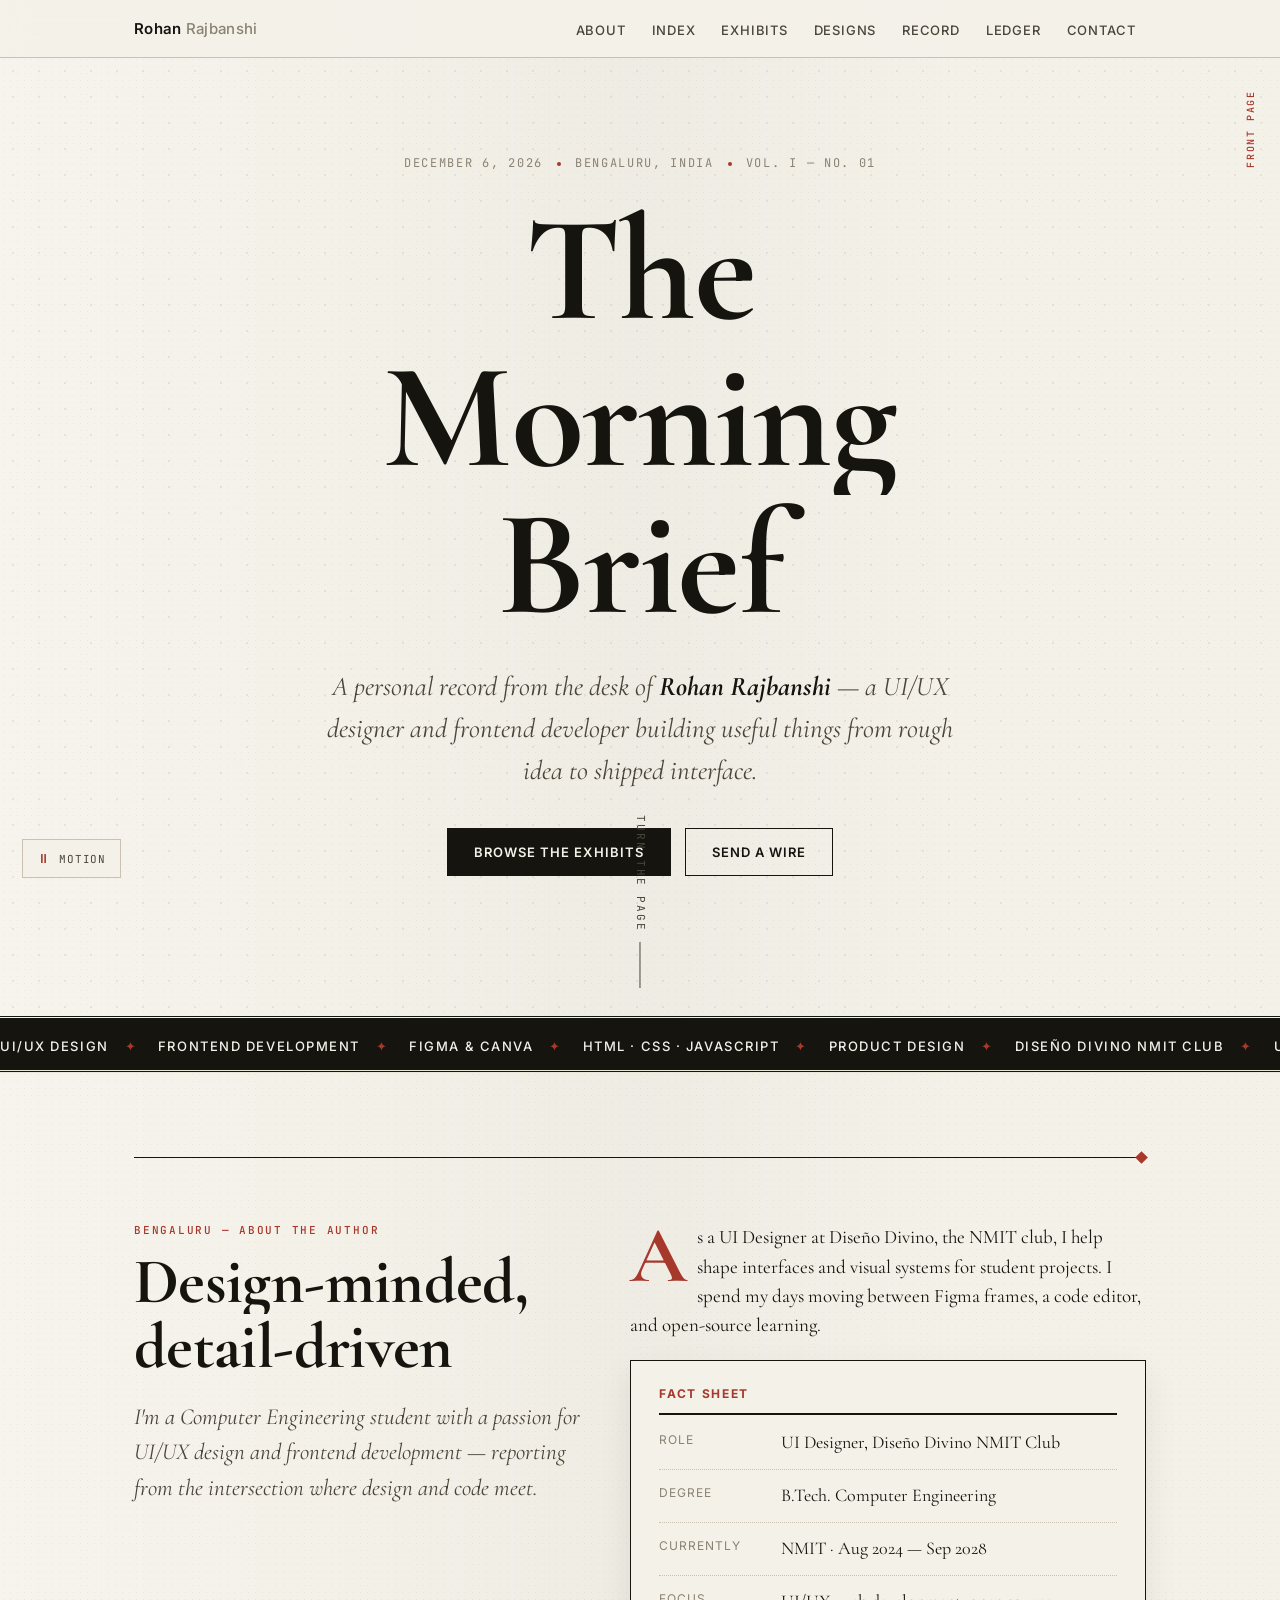
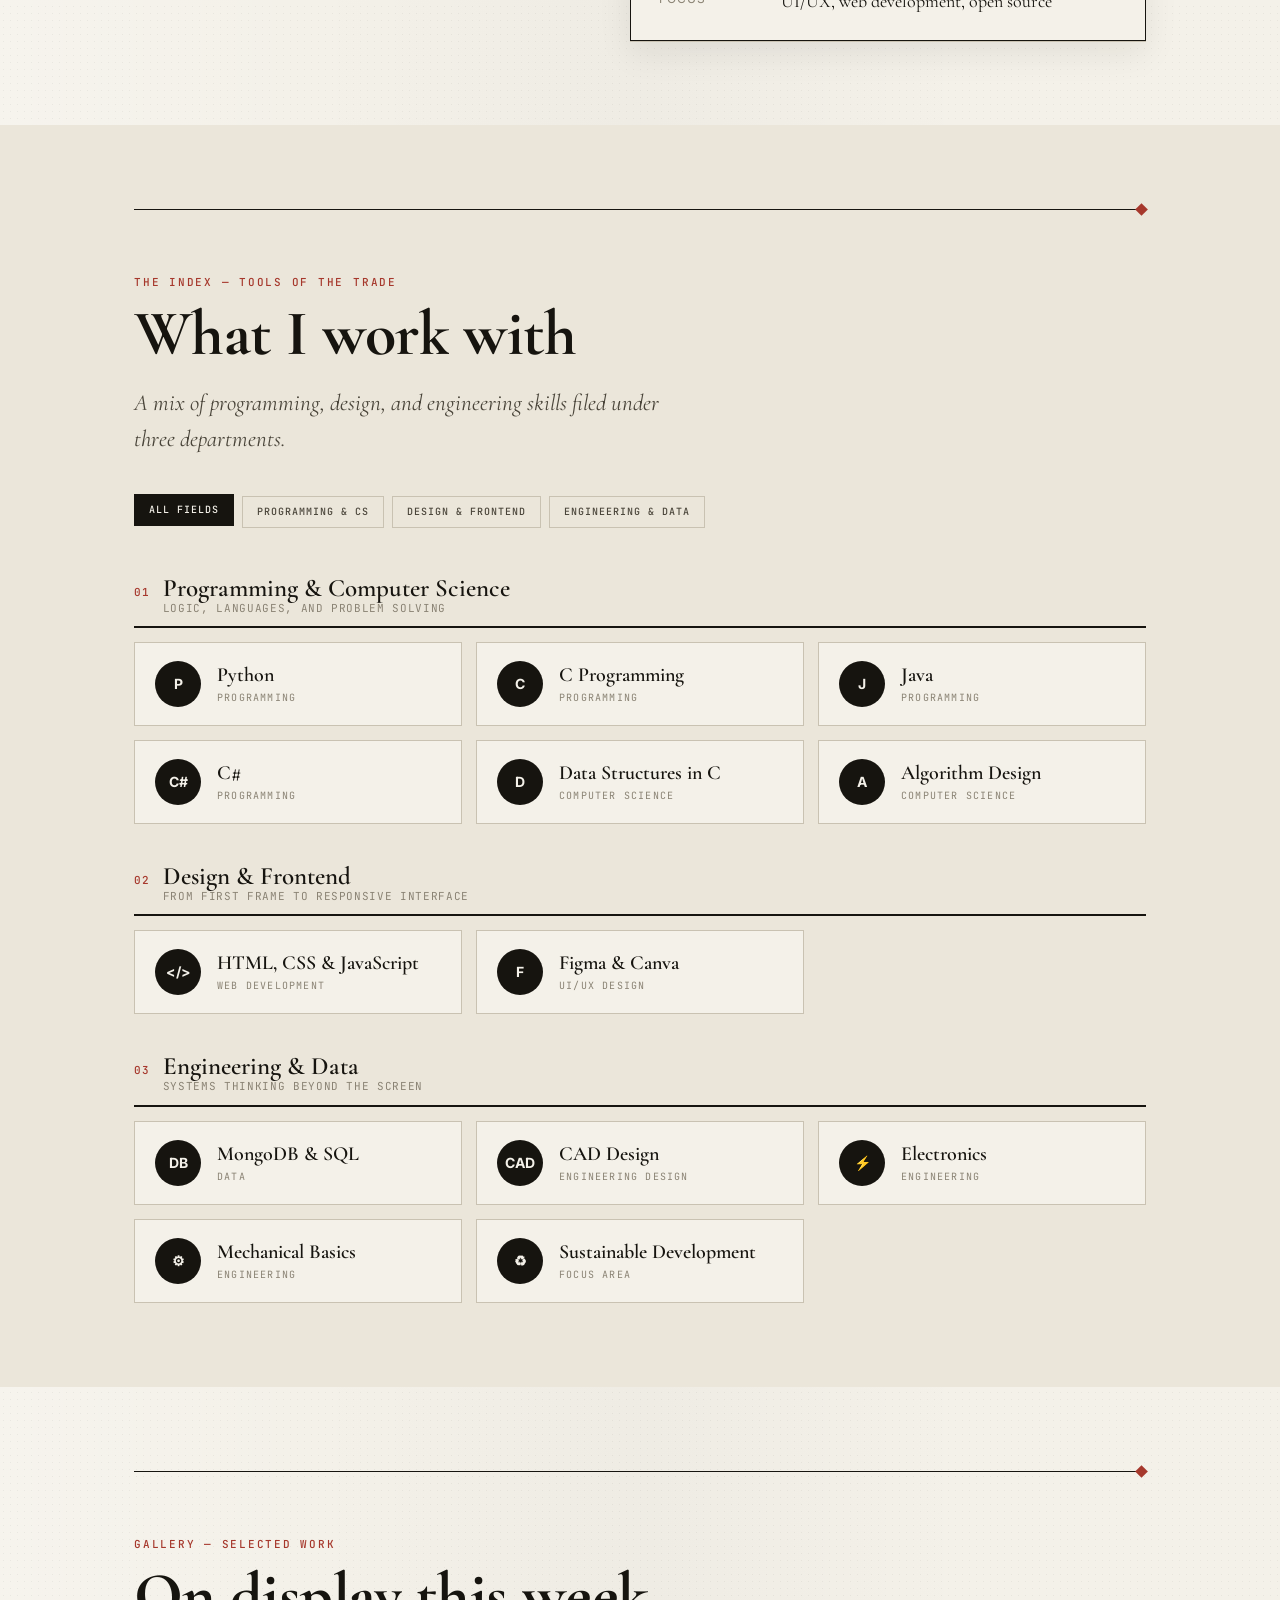
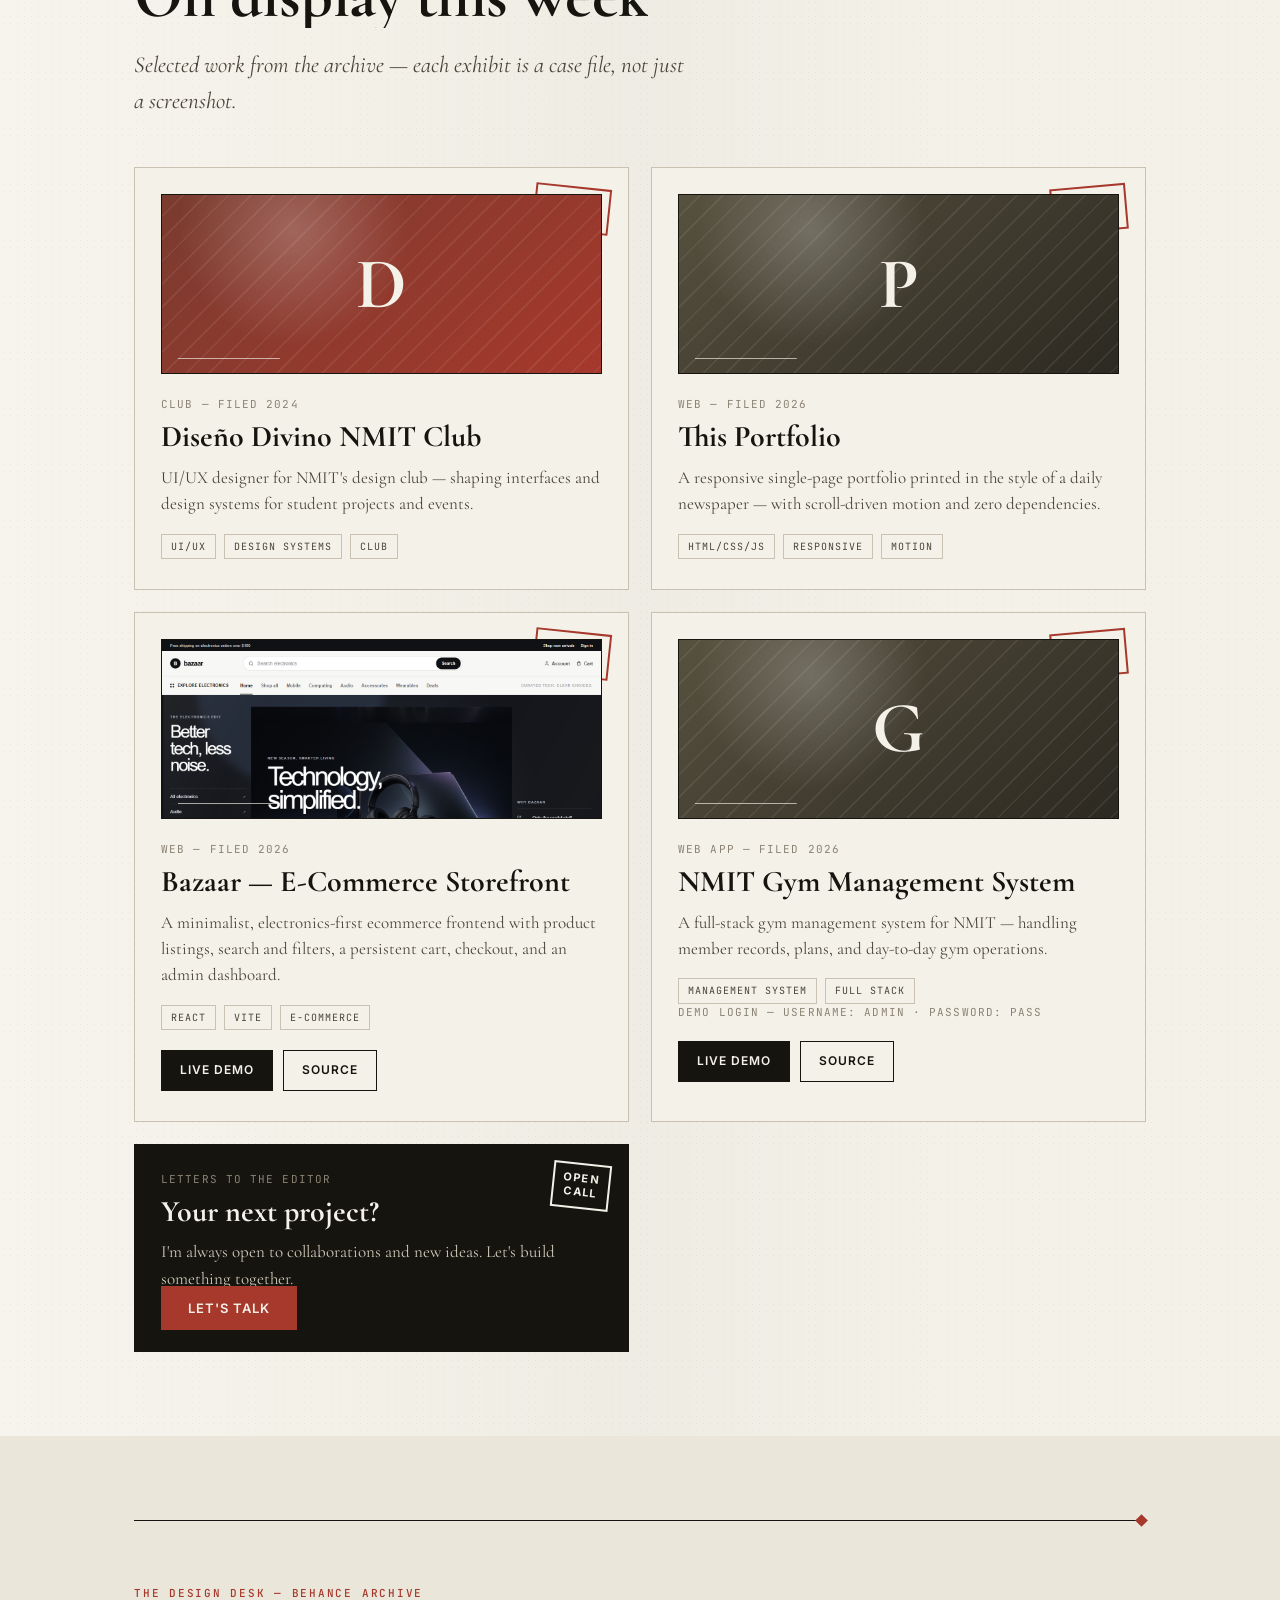
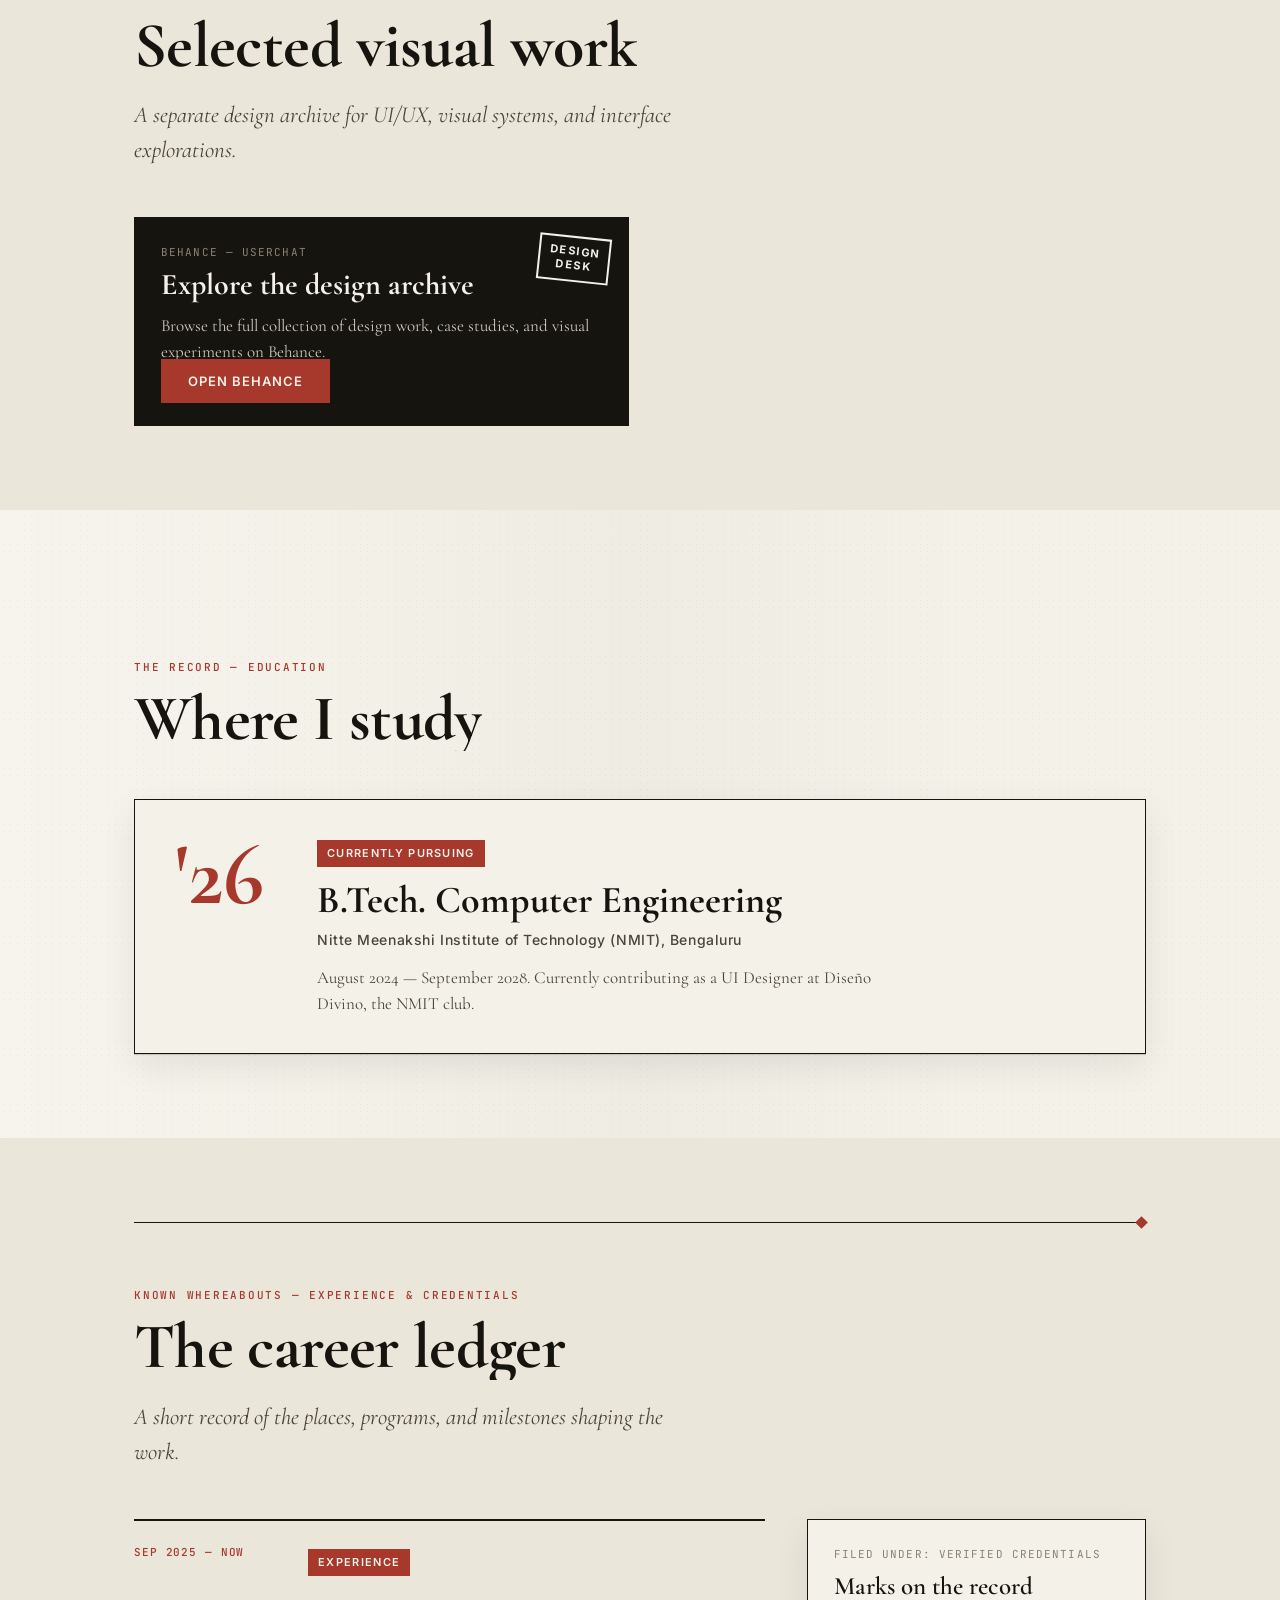
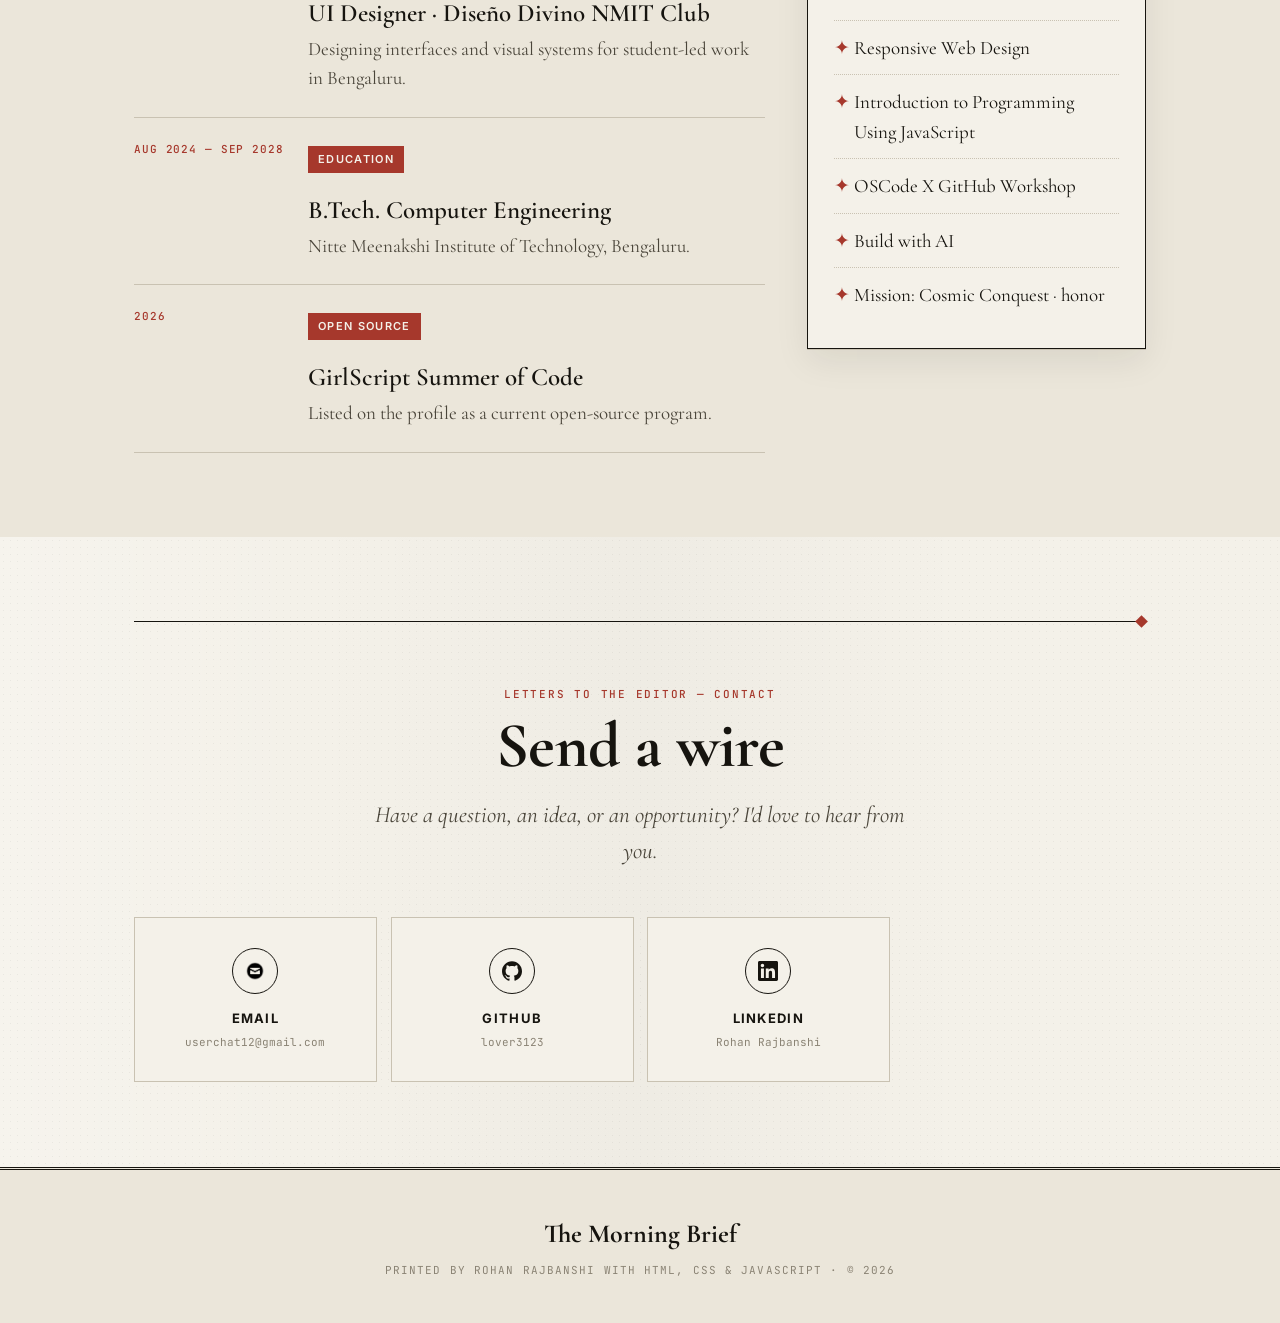
==== commit 14d1ce24: "update few projects" ====
--- a/index.html
+++ b/index.html
@@ -277,7 +277,7 @@
 
           <div class="exhibits">
             <article class="exhibit">
-              <div class="exhibit-stamp" aria-hidden="true">Exhibit<br />02</div>
+              <div class="exhibit-stamp" aria-hidden="true">Exhibit<br />01</div>
               <div class="exhibit-cover cover-club" aria-hidden="true">D</div>
               <div class="exhibit-body">
                 <p class="exhibit-meta">Club — Filed 2024</p>
@@ -295,7 +295,7 @@
             </article>
 
             <article class="exhibit">
-              <div class="exhibit-stamp" aria-hidden="true">Exhibit<br />03</div>
+              <div class="exhibit-stamp" aria-hidden="true">Exhibit<br />02</div>
               <div class="exhibit-cover cover-site" aria-hidden="true">P</div>
               <div class="exhibit-body">
                 <p class="exhibit-meta">Web — Filed 2026</p>
@@ -313,7 +313,7 @@
             </article>
 
             <article class="exhibit">
-              <div class="exhibit-stamp" aria-hidden="true">Exhibit<br />04</div>
+              <div class="exhibit-stamp" aria-hidden="true">Exhibit<br />03</div>
               <div class="exhibit-cover cover-bazaar">
                 <img src="assets/images/bazaar.png" alt="Bazaar e-commerce storefront screenshot" />
               </div>
@@ -332,6 +332,28 @@
                 <div class="exhibit-links">
                   <a class="btn btn-primary" href="https://e-commerce-project-eight-kappa.vercel.app" target="_blank" rel="noopener">Live Demo</a>
                   <a class="btn btn-outline" href="https://github.com/lover3123/E-commerce-Project" target="_blank" rel="noopener">Source</a>
+                </div>
+              </div>
+            </article>
+
+            <article class="exhibit">
+              <div class="exhibit-stamp" aria-hidden="true">Exhibit<br />04</div>
+              <div class="exhibit-cover cover-site" aria-hidden="true">G</div>
+              <div class="exhibit-body">
+                <p class="exhibit-meta">Web App — Filed 2026</p>
+                <h3>NMIT Gym Management System</h3>
+                <p>
+                  A full-stack gym management system for NMIT — handling member records,
+                  plans, and day-to-day gym operations.
+                </p>
+                <div class="exhibit-tags">
+                  <span class="tag">Management System</span>
+                  <span class="tag">Full Stack</span>
+                </div>
+                <p class="exhibit-meta">Demo login — username: admin · password: pass</p>
+                <div class="exhibit-links">
+                  <a class="btn btn-primary" href="https://nmitgym.vercel.app/" target="_blank" rel="noopener noreferrer">Live Demo</a>
+                  <a class="btn btn-outline" href="https://github.com/lover3123/GYM-MANAGEMENT_SYSTEM.git" target="_blank" rel="noopener noreferrer">Source</a>
                 </div>
               </div>
             </article>
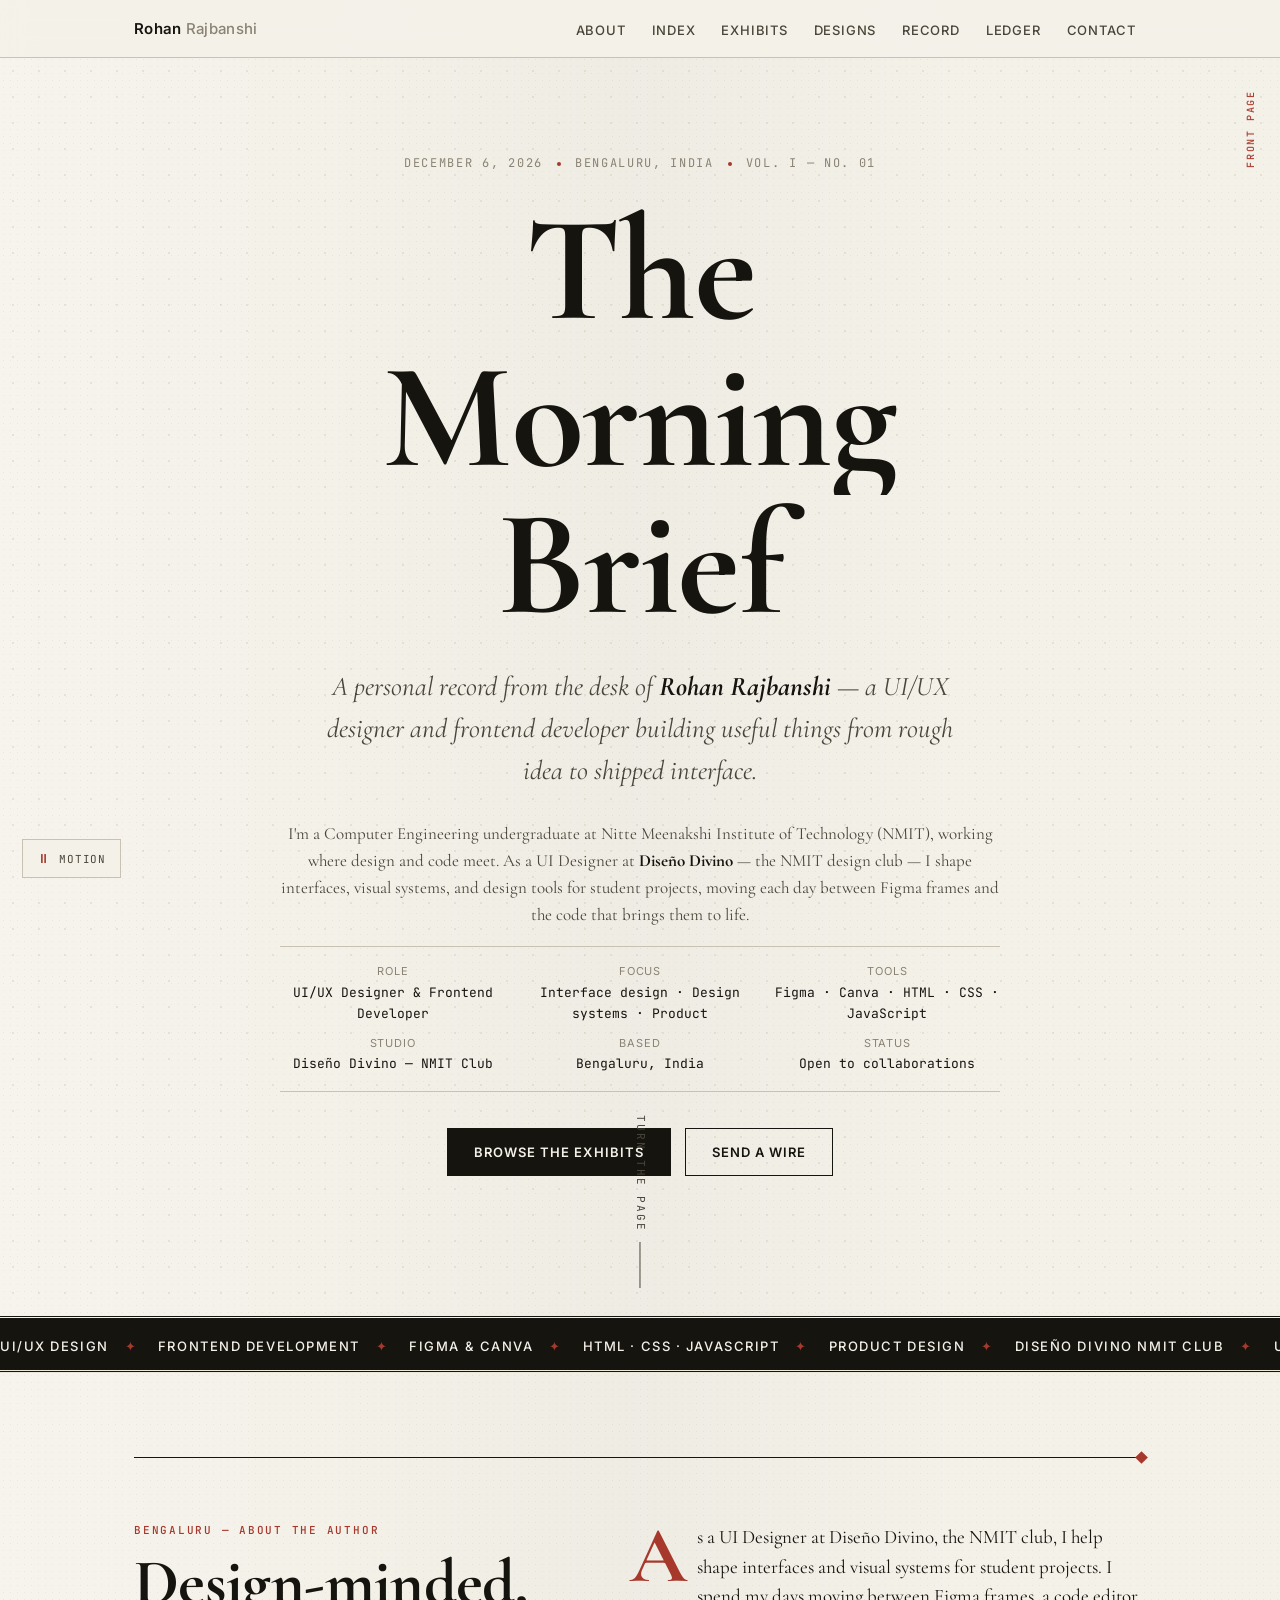
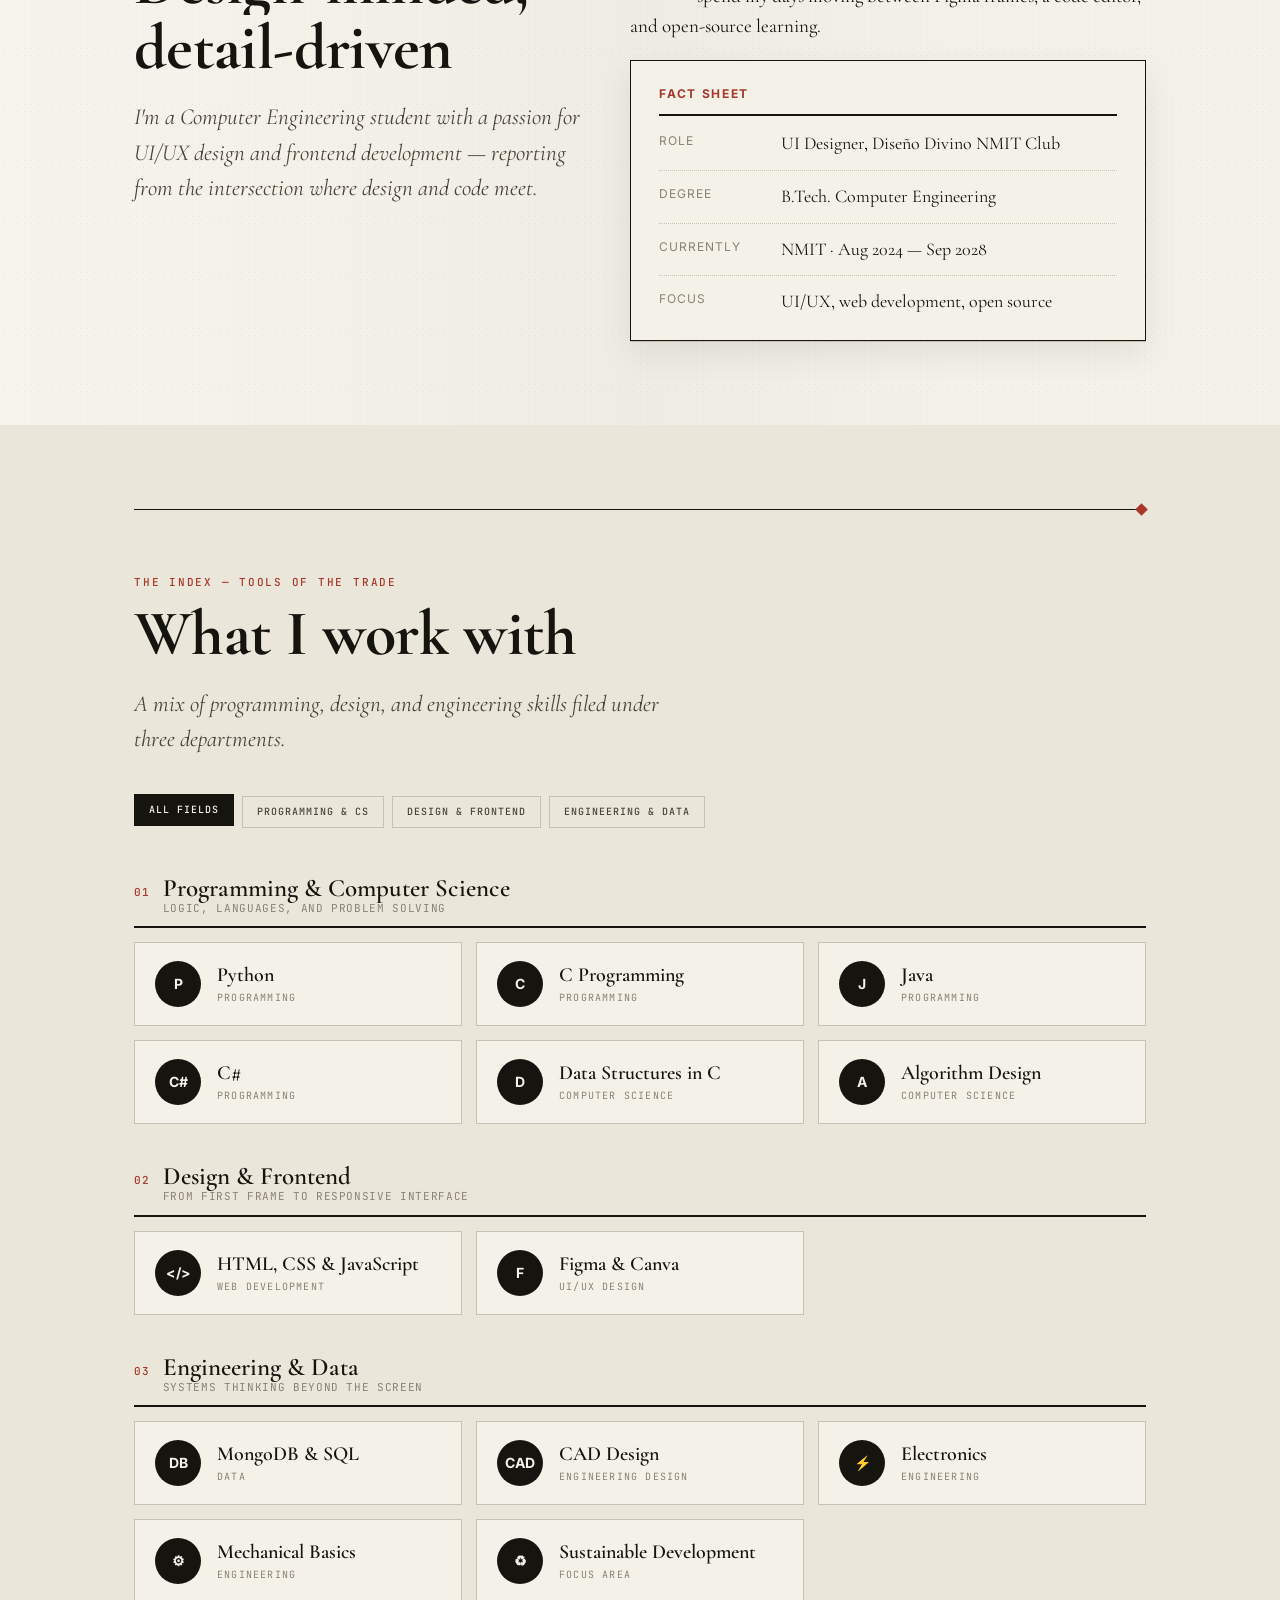
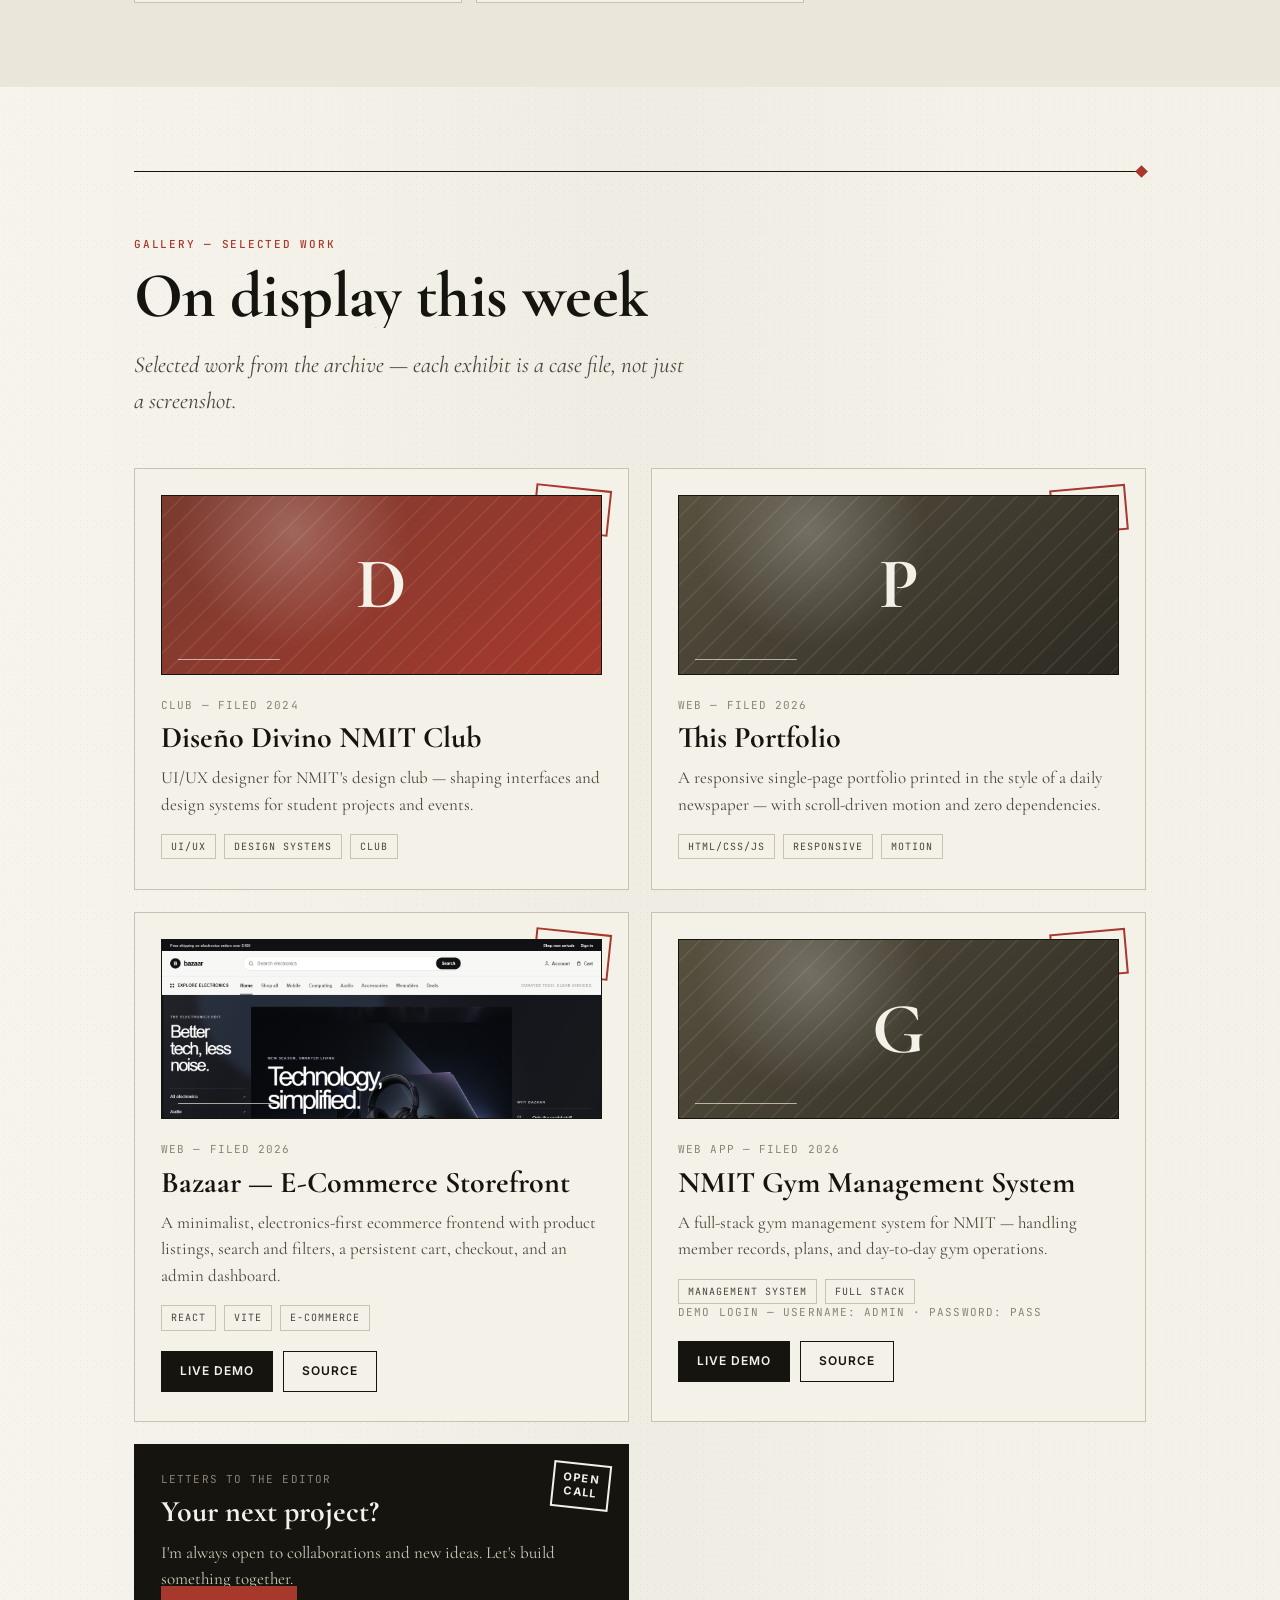
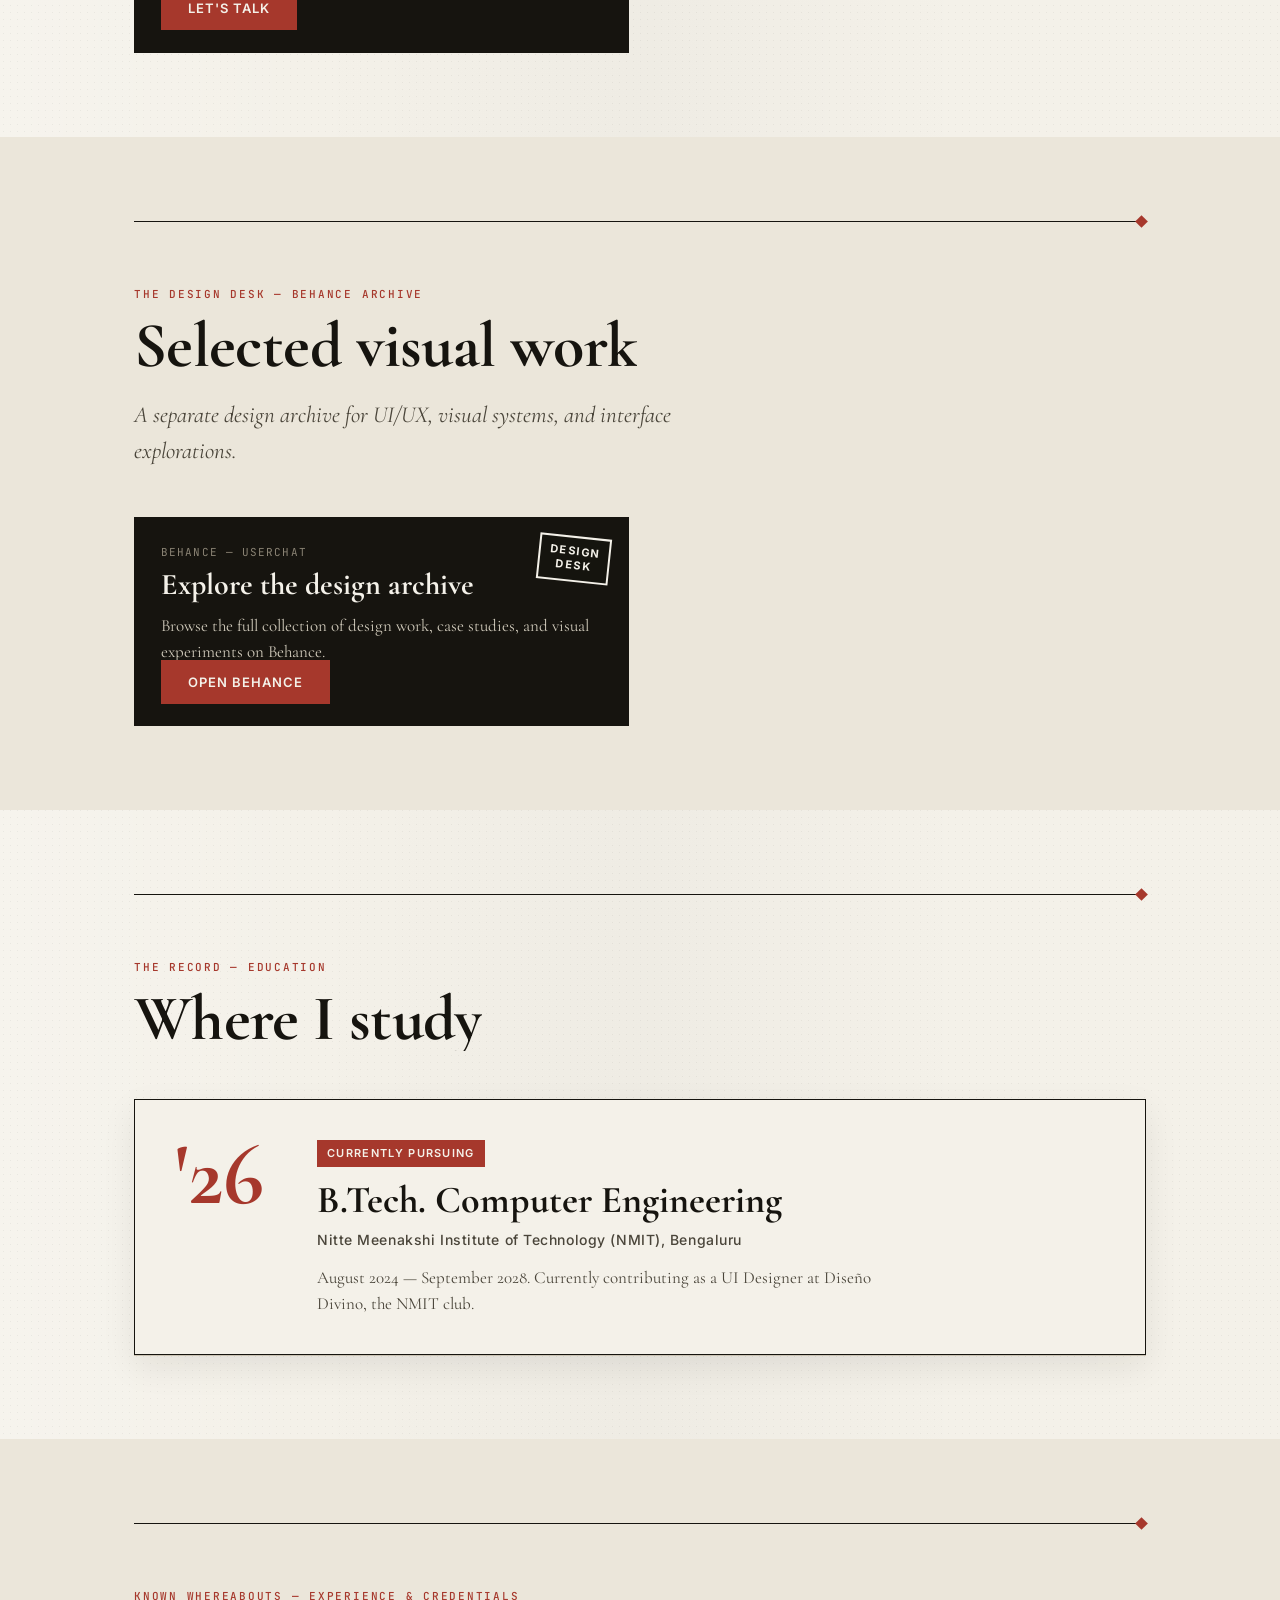
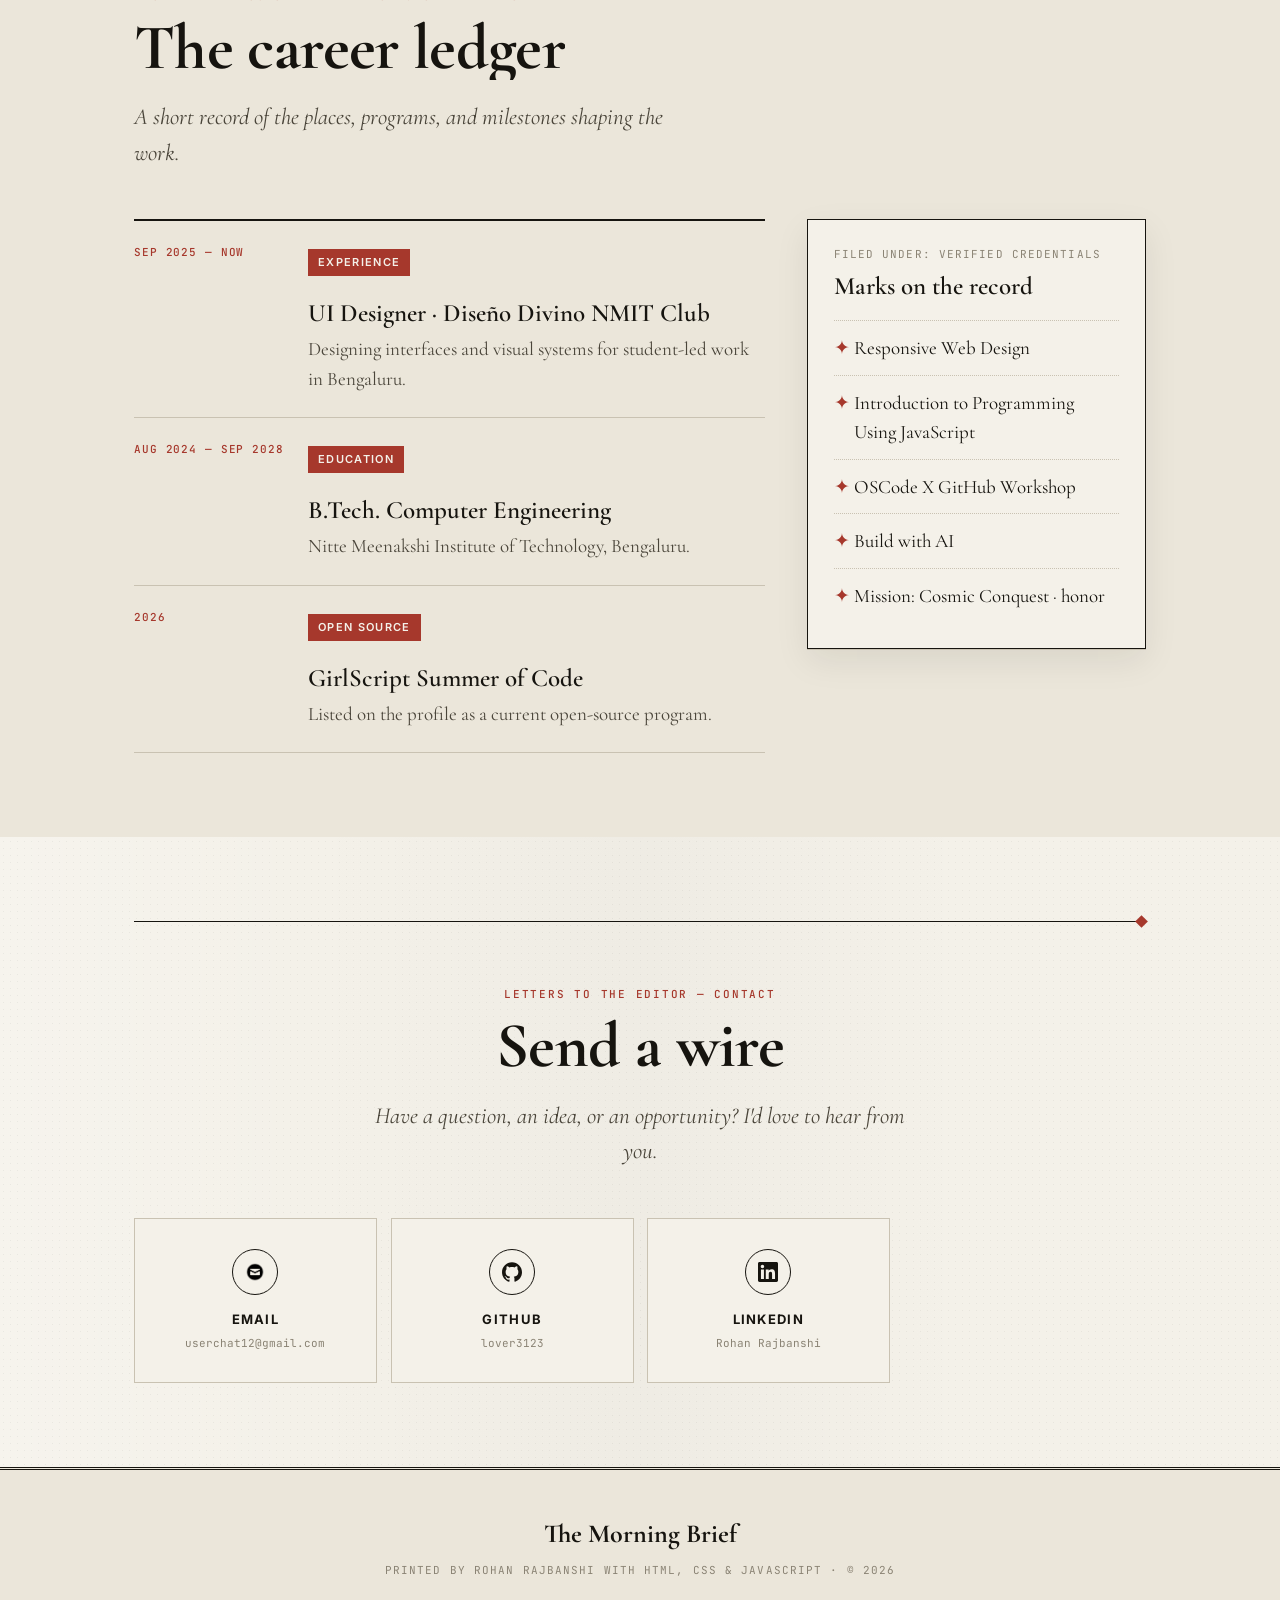
==== commit e46dbe92: "Expand hero with bio and quick facts" ====
--- a/index.html
+++ b/index.html
@@ -72,6 +72,22 @@
           A personal record from the desk of <strong>Rohan Rajbanshi</strong> — a UI/UX designer and
           frontend developer building useful things from rough idea to shipped interface.
         </p>
+        <div class="masthead-bio">
+          <p>
+            I'm a Computer Engineering undergraduate at Nitte Meenakshi Institute of Technology
+            (NMIT), working where design and code meet. As a UI Designer at <strong>Diseño Divino</strong> —
+            the NMIT design club — I shape interfaces, visual systems, and design tools for student
+            projects, moving each day between Figma frames and the code that brings them to life.
+          </p>
+          <ul class="masthead-facts">
+            <li><span>Role</span>UI/UX Designer &amp; Frontend Developer</li>
+            <li><span>Focus</span>Interface design · Design systems · Product</li>
+            <li><span>Tools</span>Figma · Canva · HTML · CSS · JavaScript</li>
+            <li><span>Studio</span>Diseño Divino — NMIT Club</li>
+            <li><span>Based</span>Bengaluru, India</li>
+            <li><span>Status</span>Open to collaborations</li>
+          </ul>
+        </div>
         <div class="masthead-actions">
           <a href="#projects" class="btn btn-primary">Browse the Exhibits</a>
           <a href="#contact" class="btn btn-outline">Send a Wire</a>
--- a/style.css
+++ b/style.css
@@ -365,6 +365,48 @@
   margin-top: 36px;
   opacity: 0;
   animation: fadeUp 0.9s ease 0.75s forwards;
+}
+
+.masthead-bio {
+  max-width: 720px;
+  margin: 28px auto 0;
+  font-size: 17px;
+  line-height: 1.6;
+  color: var(--ink-soft);
+  opacity: 0;
+  animation: fadeUp 0.9s ease 0.7s forwards;
+}
+
+.masthead-bio p {
+  margin-bottom: 18px;
+}
+
+.masthead-bio p strong {
+  color: var(--ink);
+  font-weight: 700;
+}
+
+.masthead-facts {
+  list-style: none;
+  display: grid;
+  grid-template-columns: repeat(auto-fit, minmax(200px, 1fr));
+  gap: 10px 22px;
+  padding: 16px 0;
+  border-top: 1px solid var(--line);
+  border-bottom: 1px solid var(--line);
+  font-family: var(--mono);
+  font-size: 13px;
+  color: var(--ink);
+}
+
+.masthead-facts li span {
+  display: block;
+  font-family: var(--gothic);
+  font-size: 11px;
+  letter-spacing: 0.08em;
+  text-transform: uppercase;
+  color: var(--ink-faint);
+  margin-bottom: 2px;
 }
 
 /* Buttons */
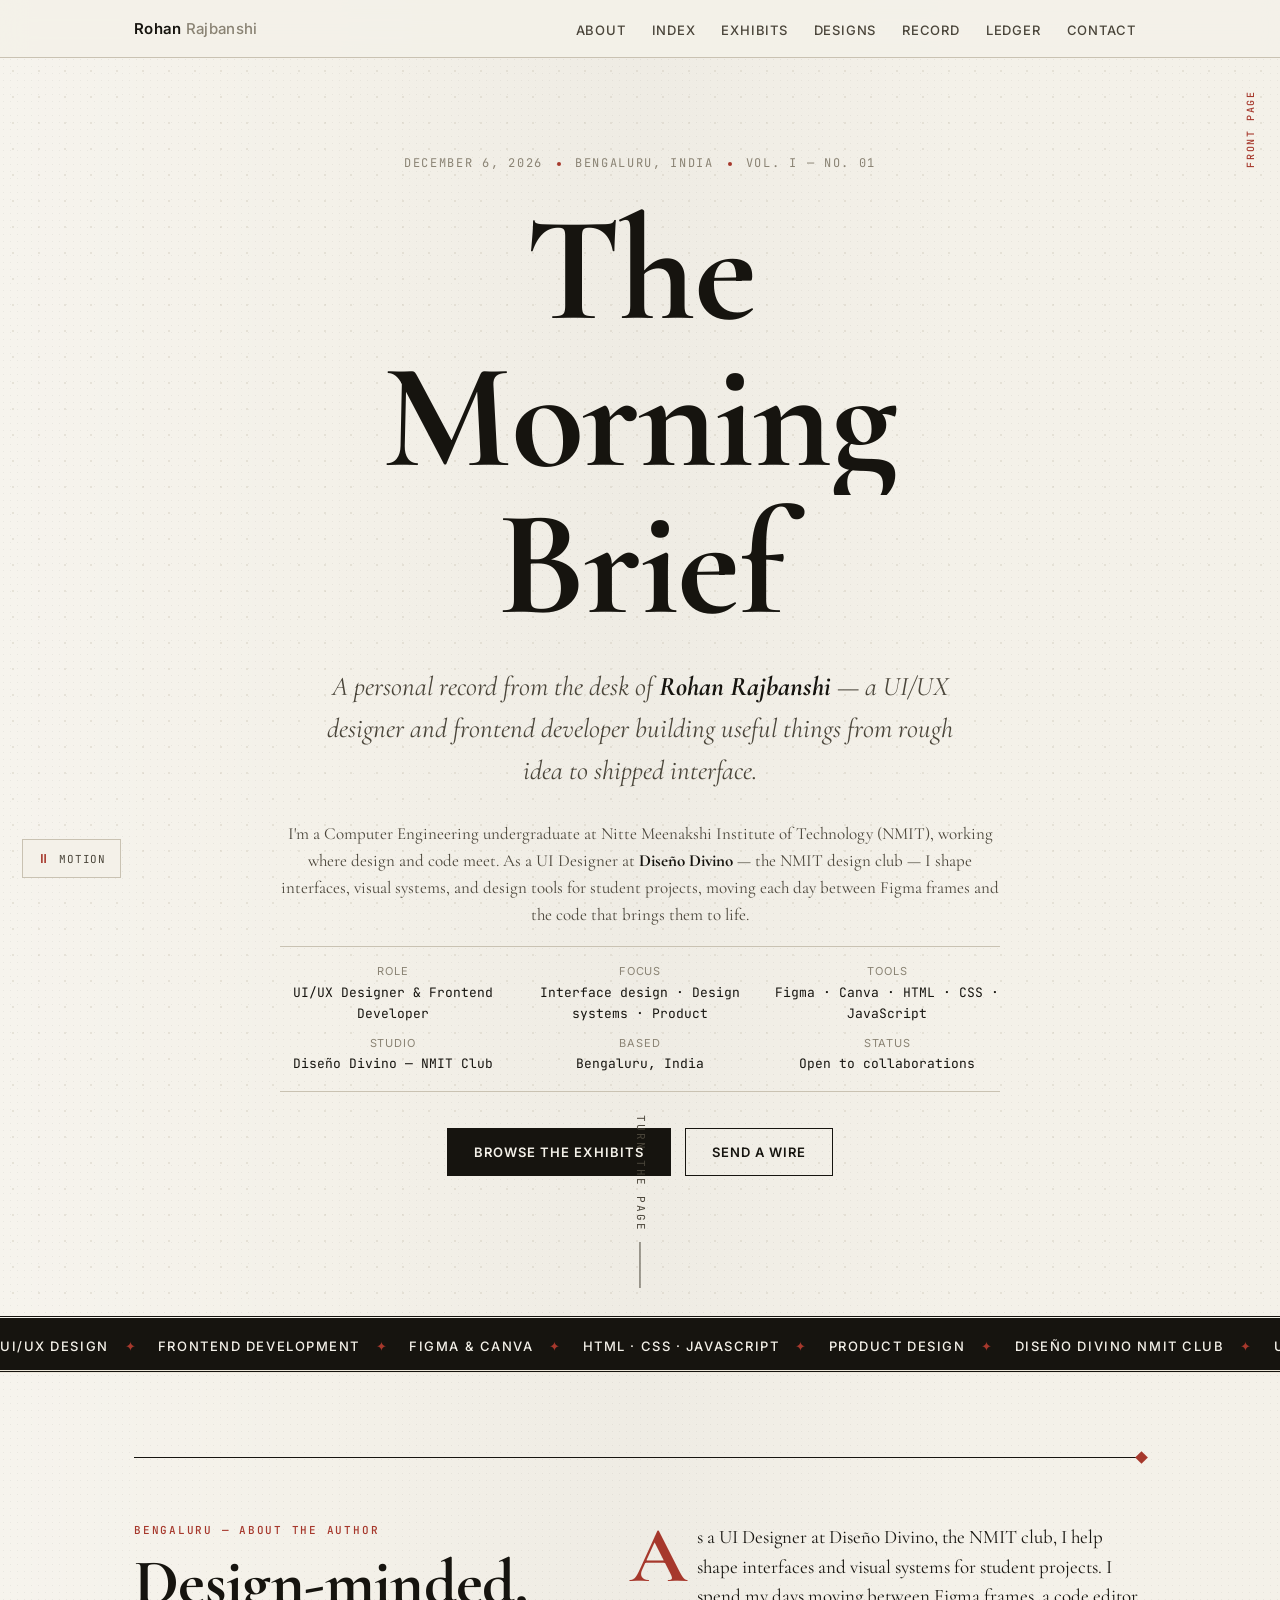
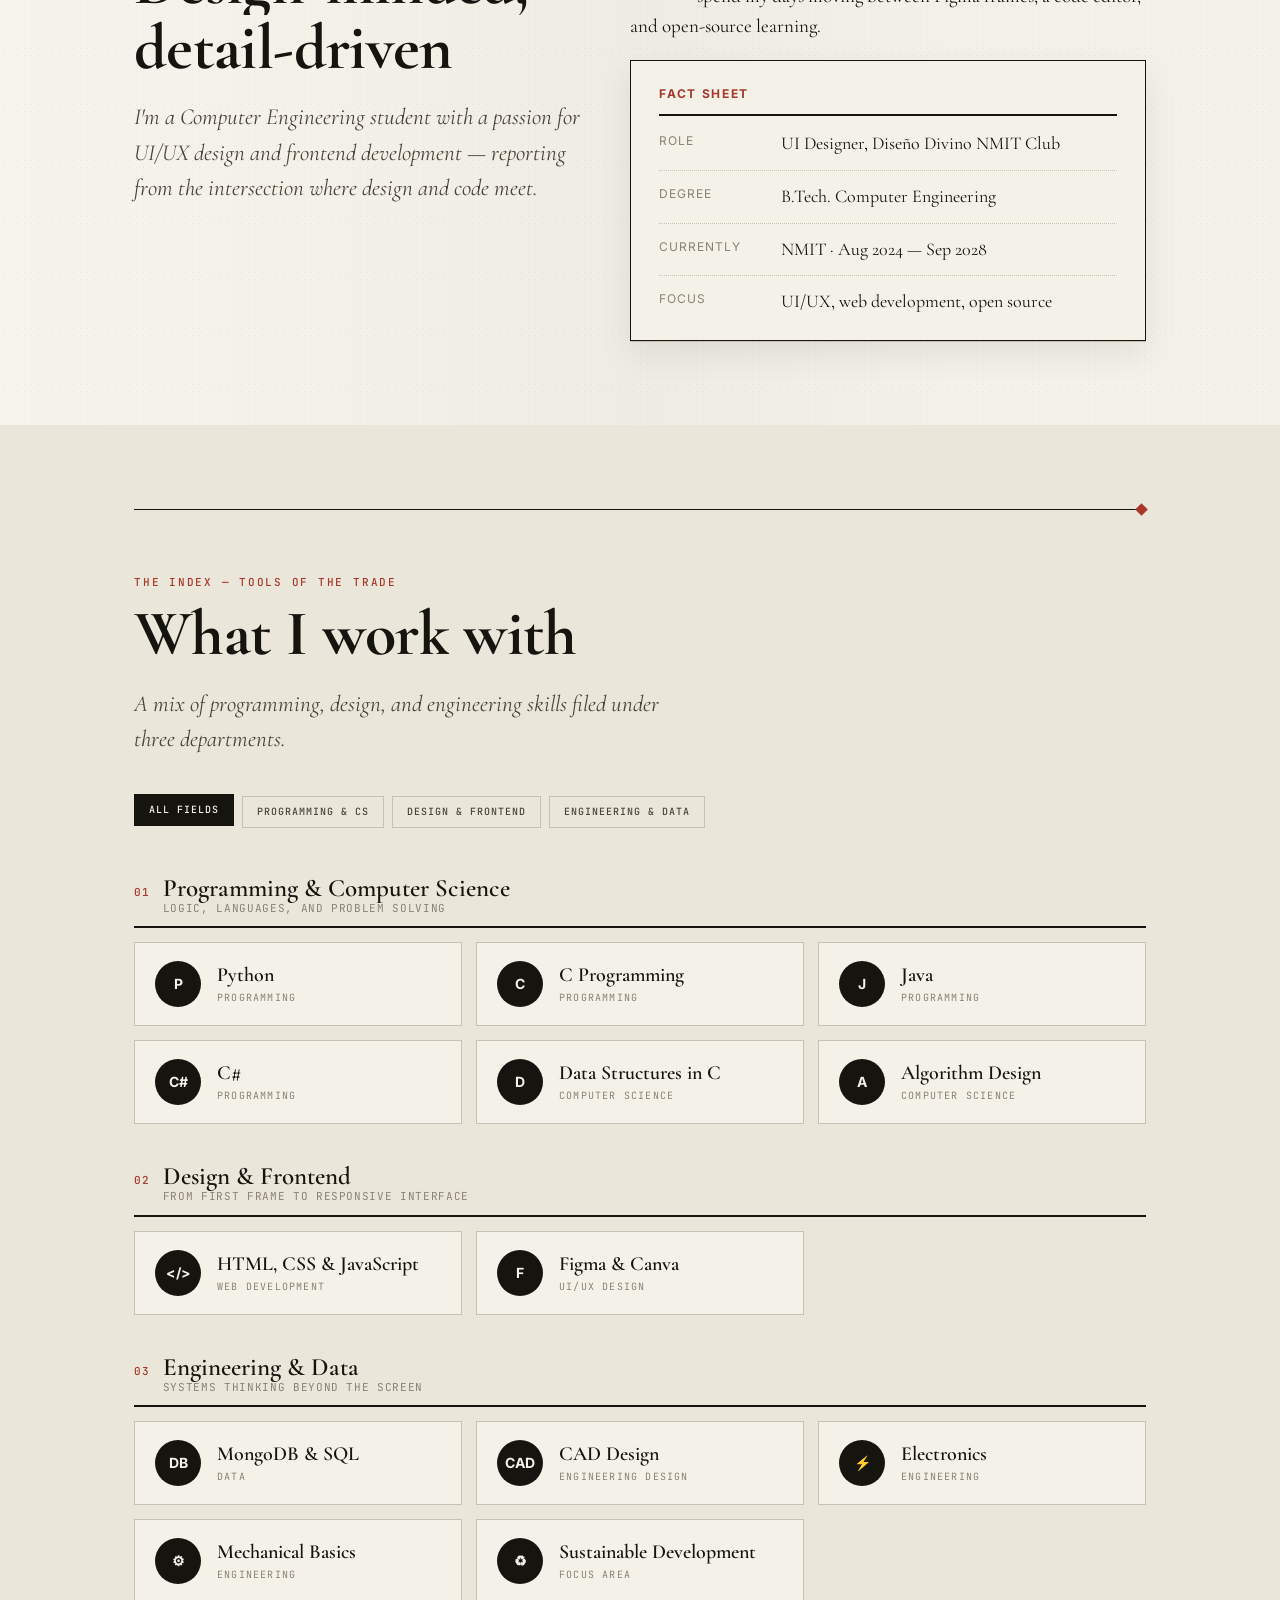
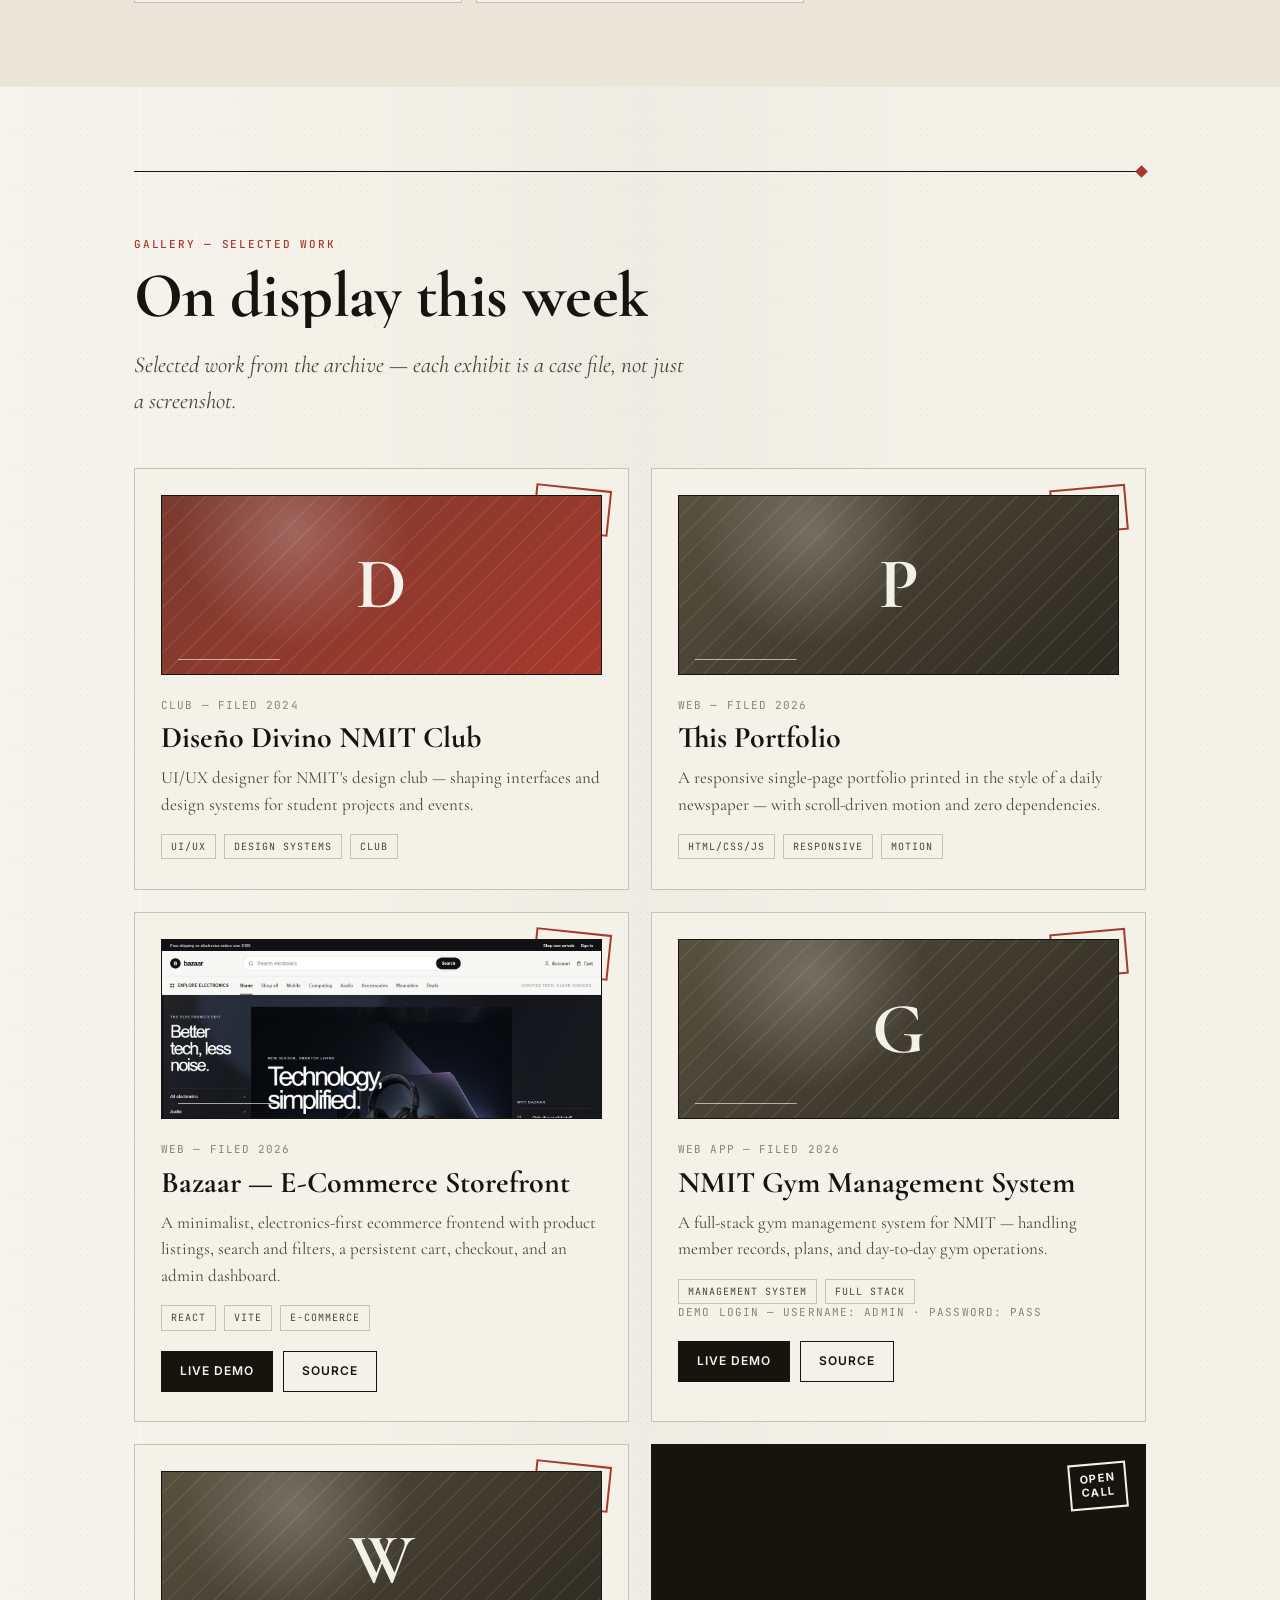
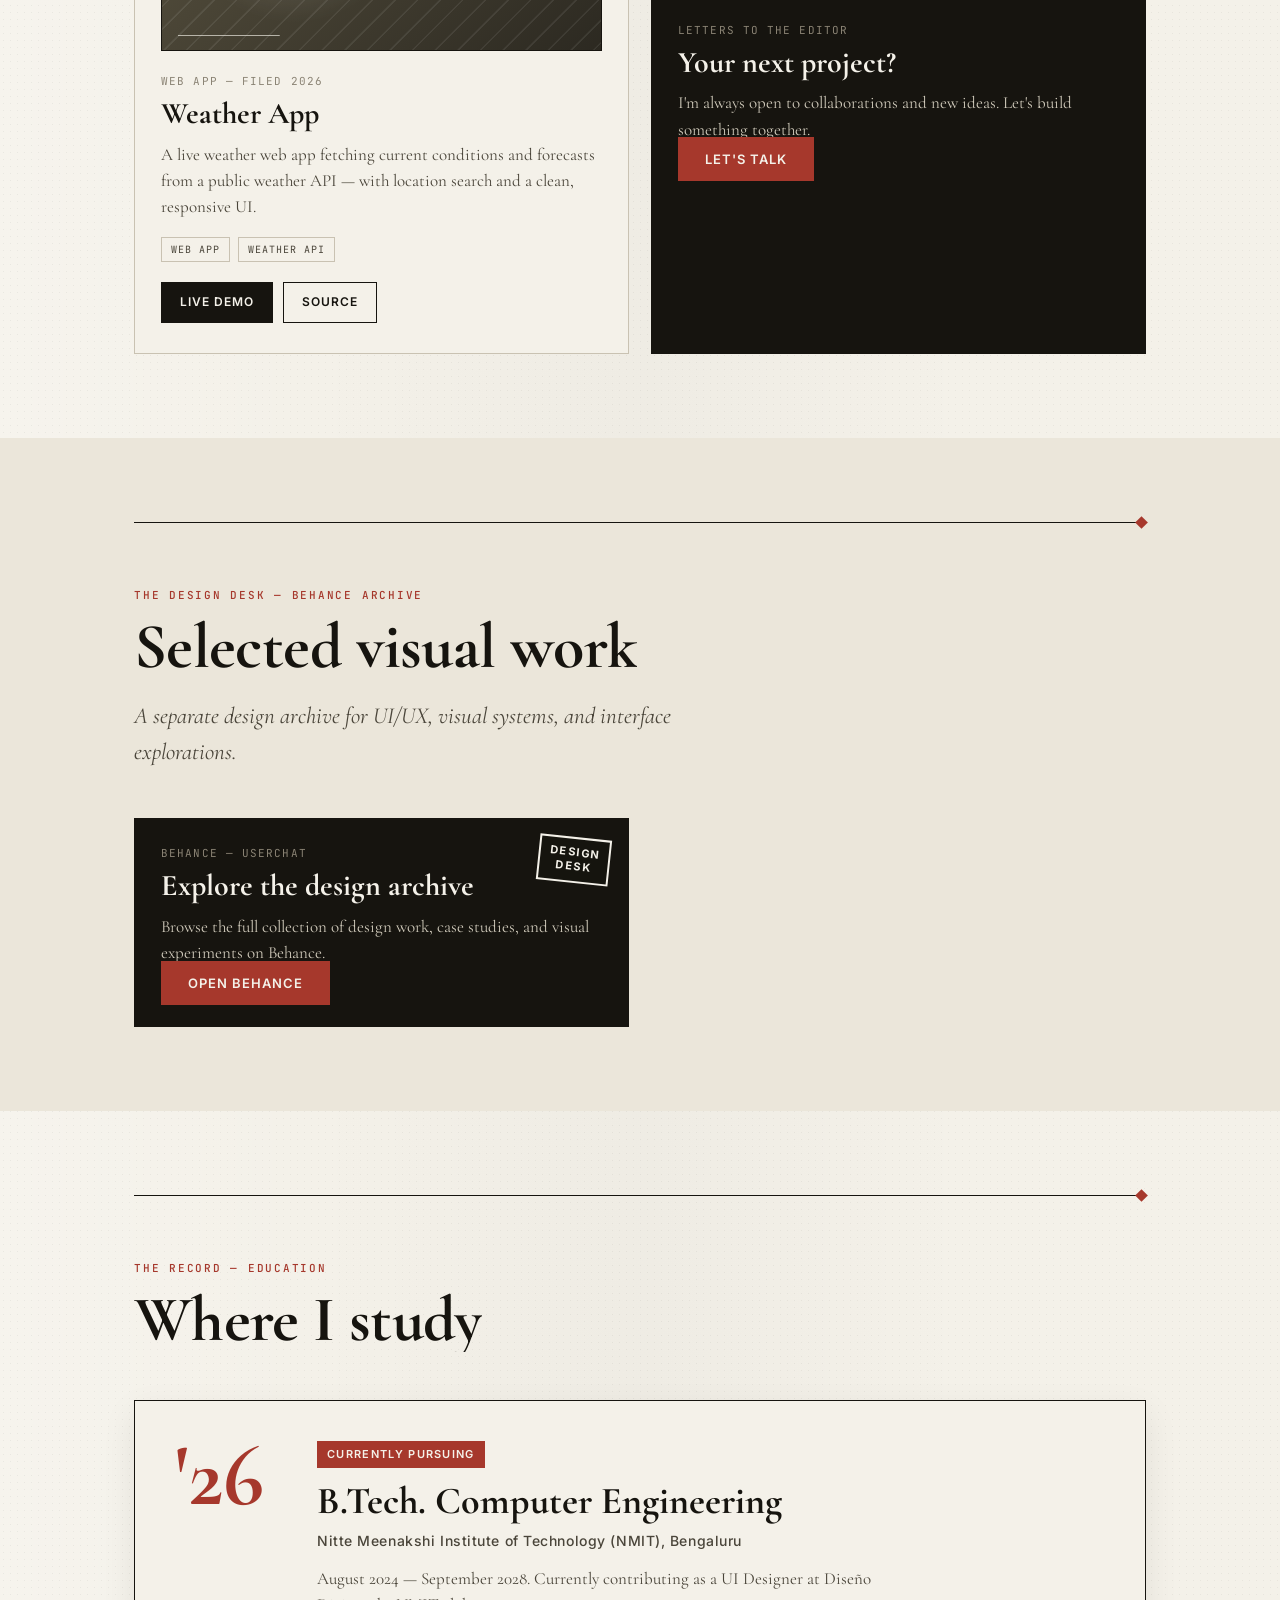
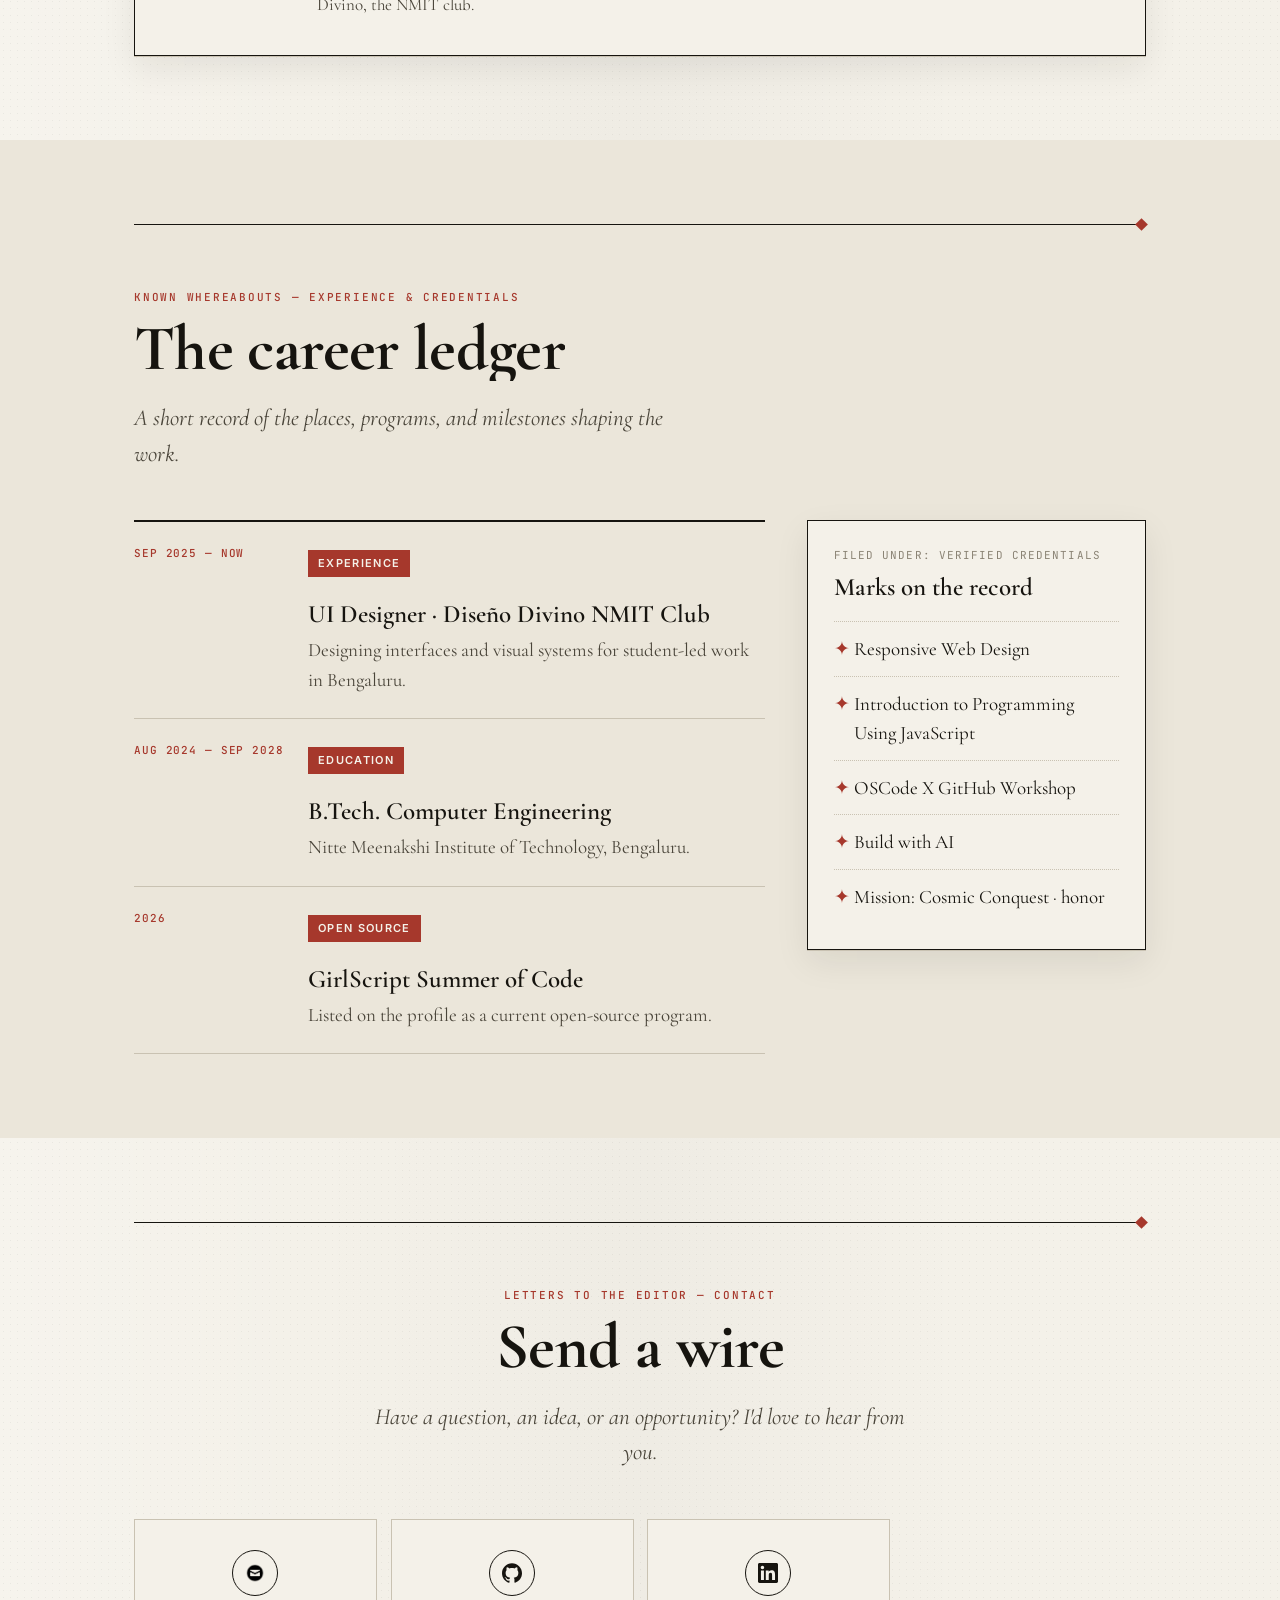
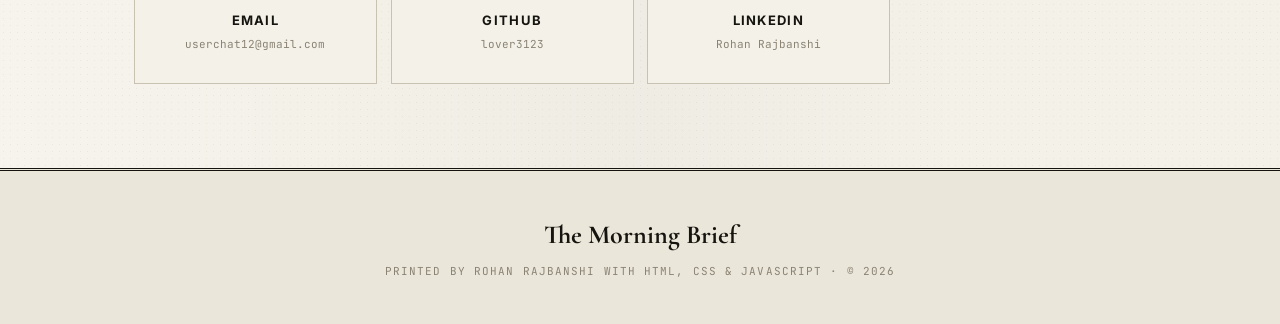
==== commit a6d47840: "Add Weather App project to portfolio" ====
--- a/index.html
+++ b/index.html
@@ -368,8 +368,29 @@
                 </div>
                 <p class="exhibit-meta">Demo login — username: admin · password: pass</p>
                 <div class="exhibit-links">
-                  <a class="btn btn-primary" href="https://nmitgym.vercel.app/" target="_blank" rel="noopener noreferrer">Live Demo</a>
+                  <a class="btn btn-primary" href="https://gym-management-system-one-red.vercel.app/" target="_blank" rel="noopener noreferrer">Live Demo</a>
                   <a class="btn btn-outline" href="https://github.com/lover3123/GYM-MANAGEMENT_SYSTEM.git" target="_blank" rel="noopener noreferrer">Source</a>
+                </div>
+              </div>
+            </article>
+
+            <article class="exhibit">
+              <div class="exhibit-stamp" aria-hidden="true">Exhibit<br />05</div>
+              <div class="exhibit-cover cover-site" aria-hidden="true">W</div>
+              <div class="exhibit-body">
+                <p class="exhibit-meta">Web App — Filed 2026</p>
+                <h3>Weather App</h3>
+                <p>
+                  A live weather web app fetching current conditions and forecasts from a public
+                  weather API — with location search and a clean, responsive UI.
+                </p>
+                <div class="exhibit-tags">
+                  <span class="tag">Web App</span>
+                  <span class="tag">Weather API</span>
+                </div>
+                <div class="exhibit-links">
+                  <a class="btn btn-primary" href="https://weatherhelp.onrender.com/" target="_blank" rel="noopener noreferrer">Live Demo</a>
+                  <a class="btn btn-outline" href="https://github.com/lover3123/weather-app.git" target="_blank" rel="noopener noreferrer">Source</a>
                 </div>
               </div>
             </article>
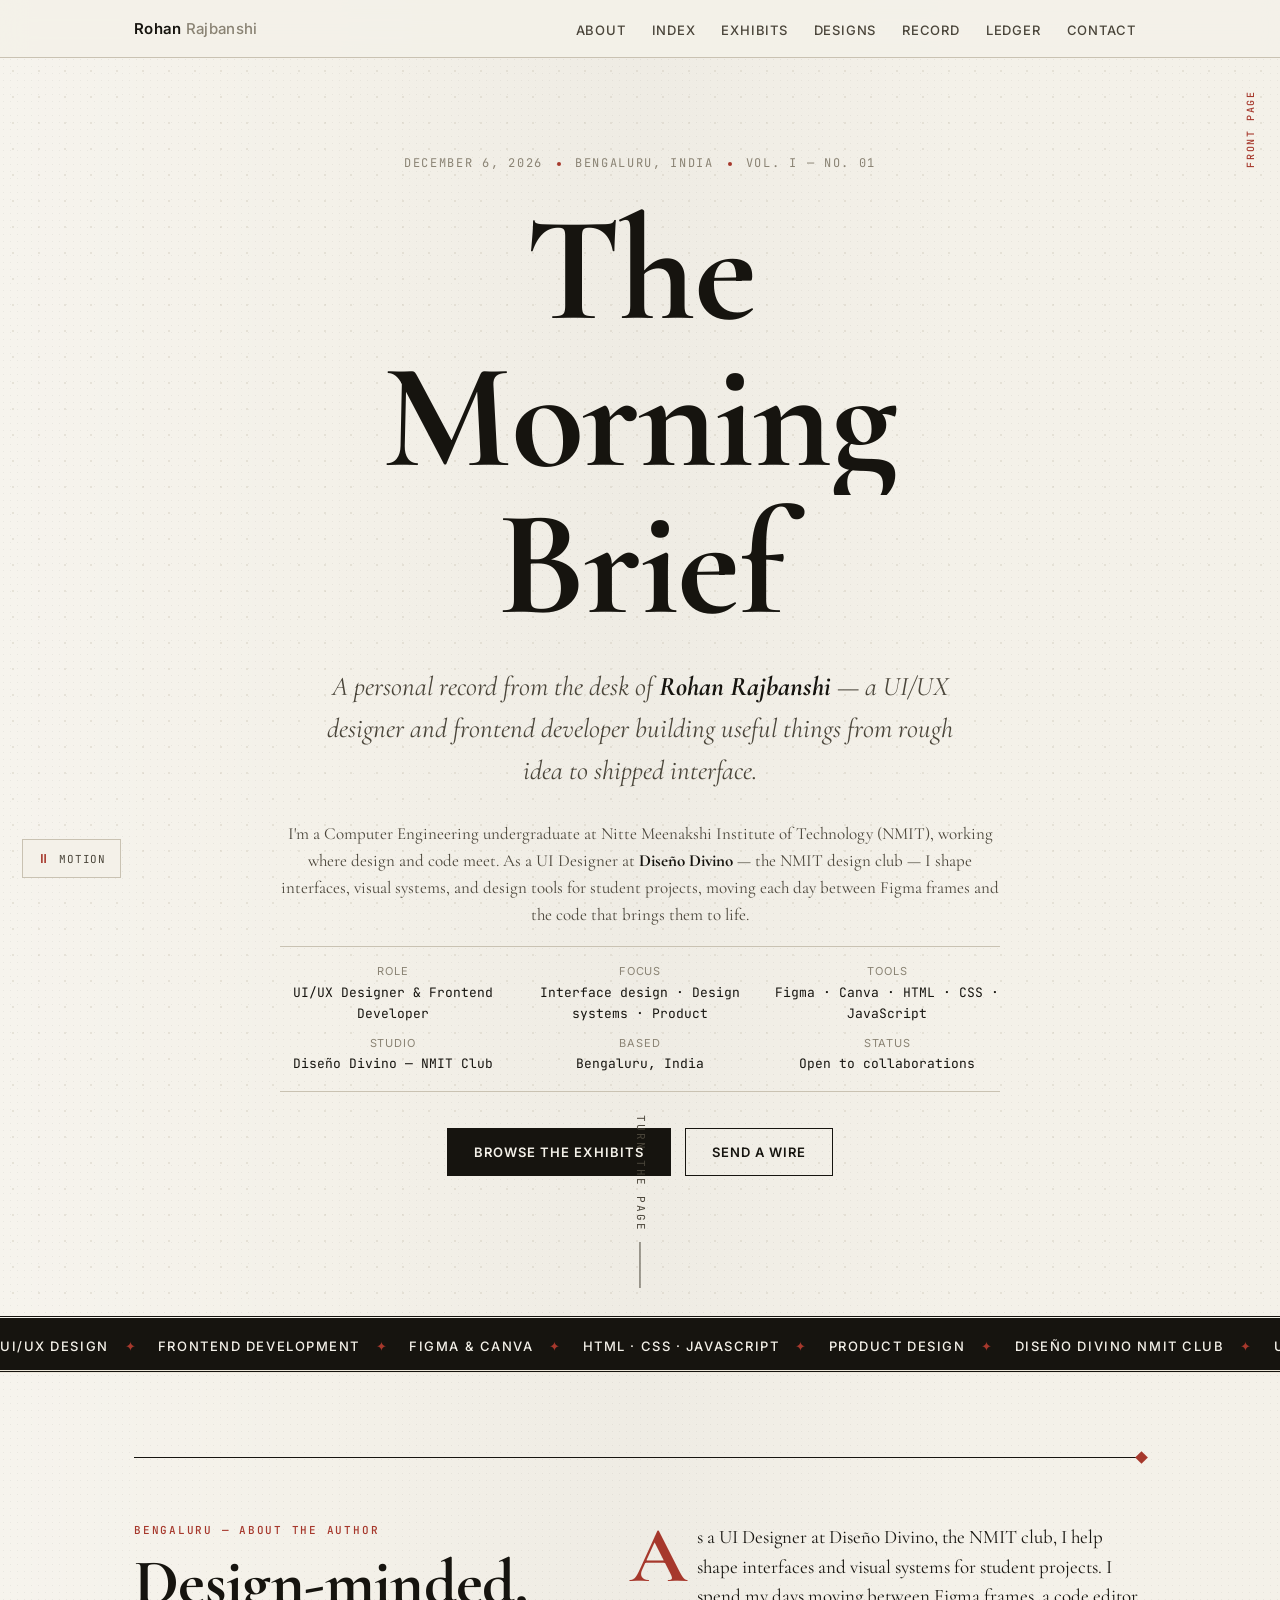
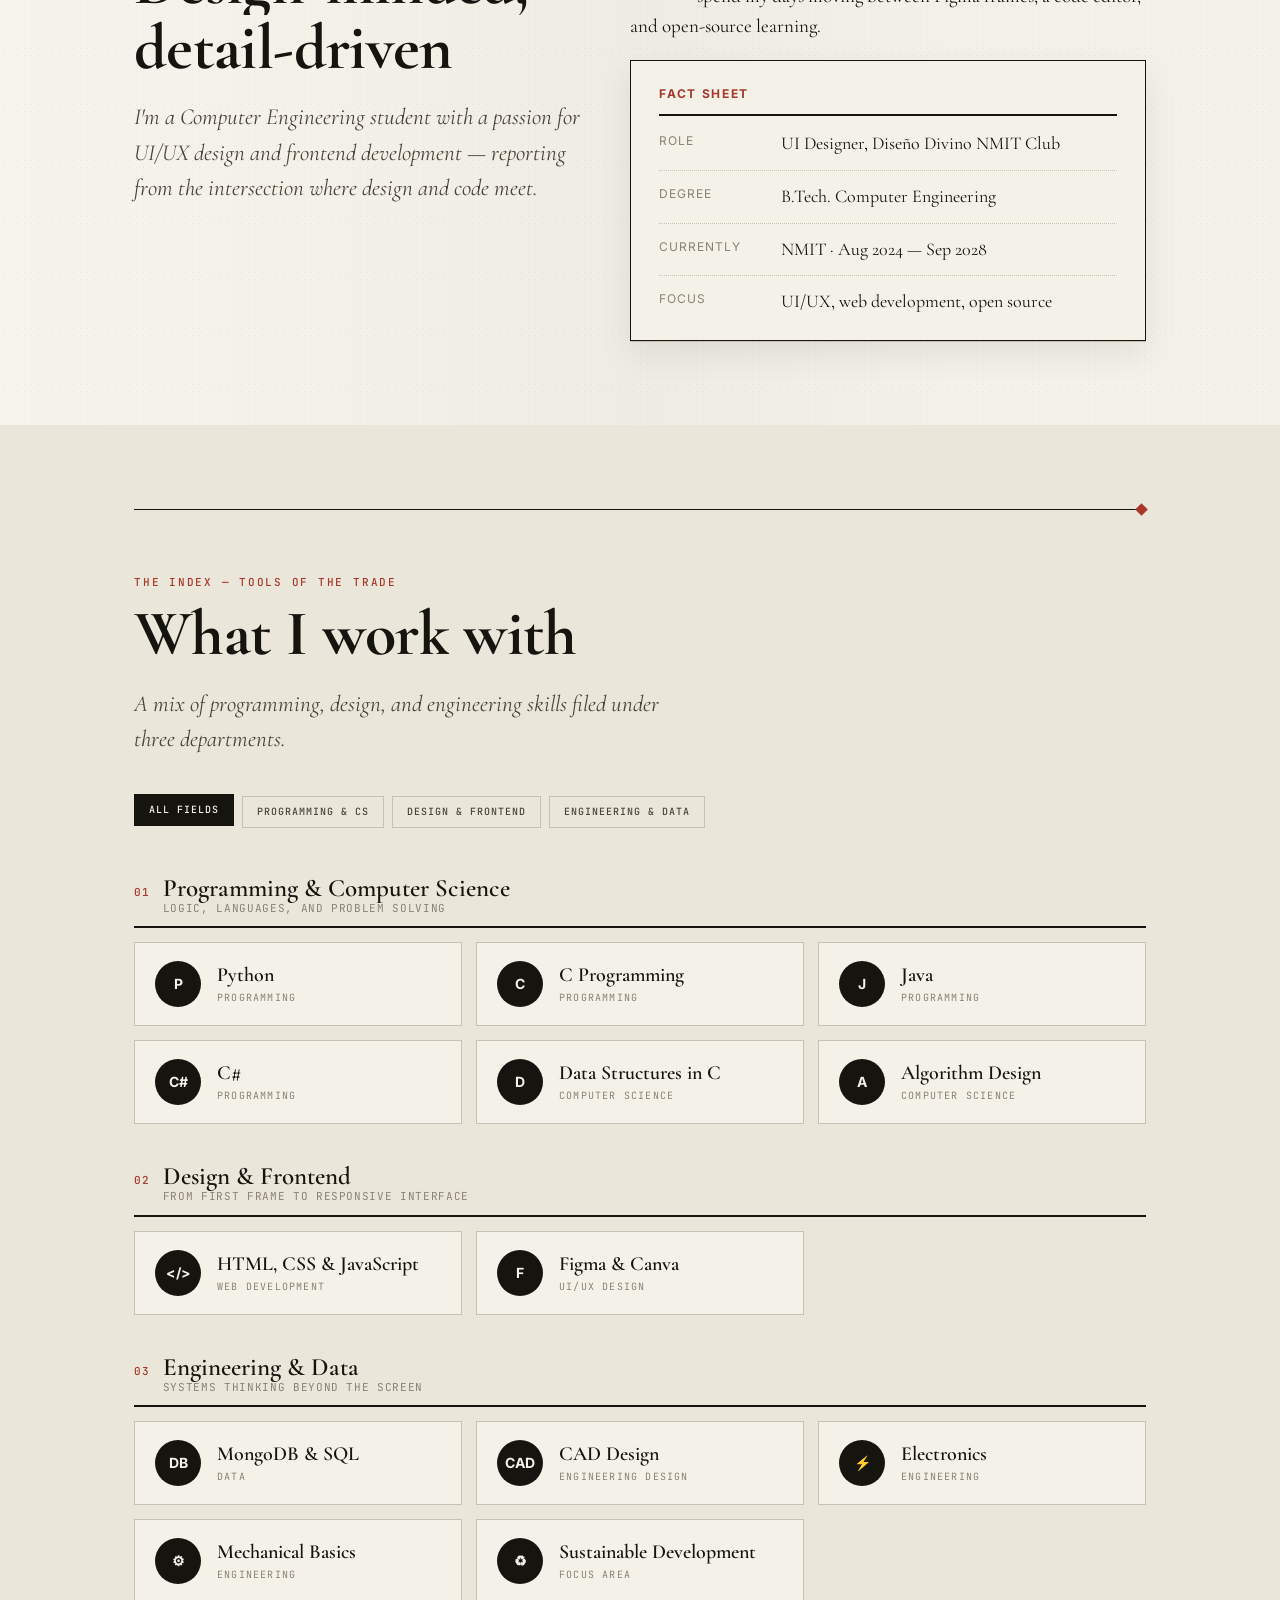
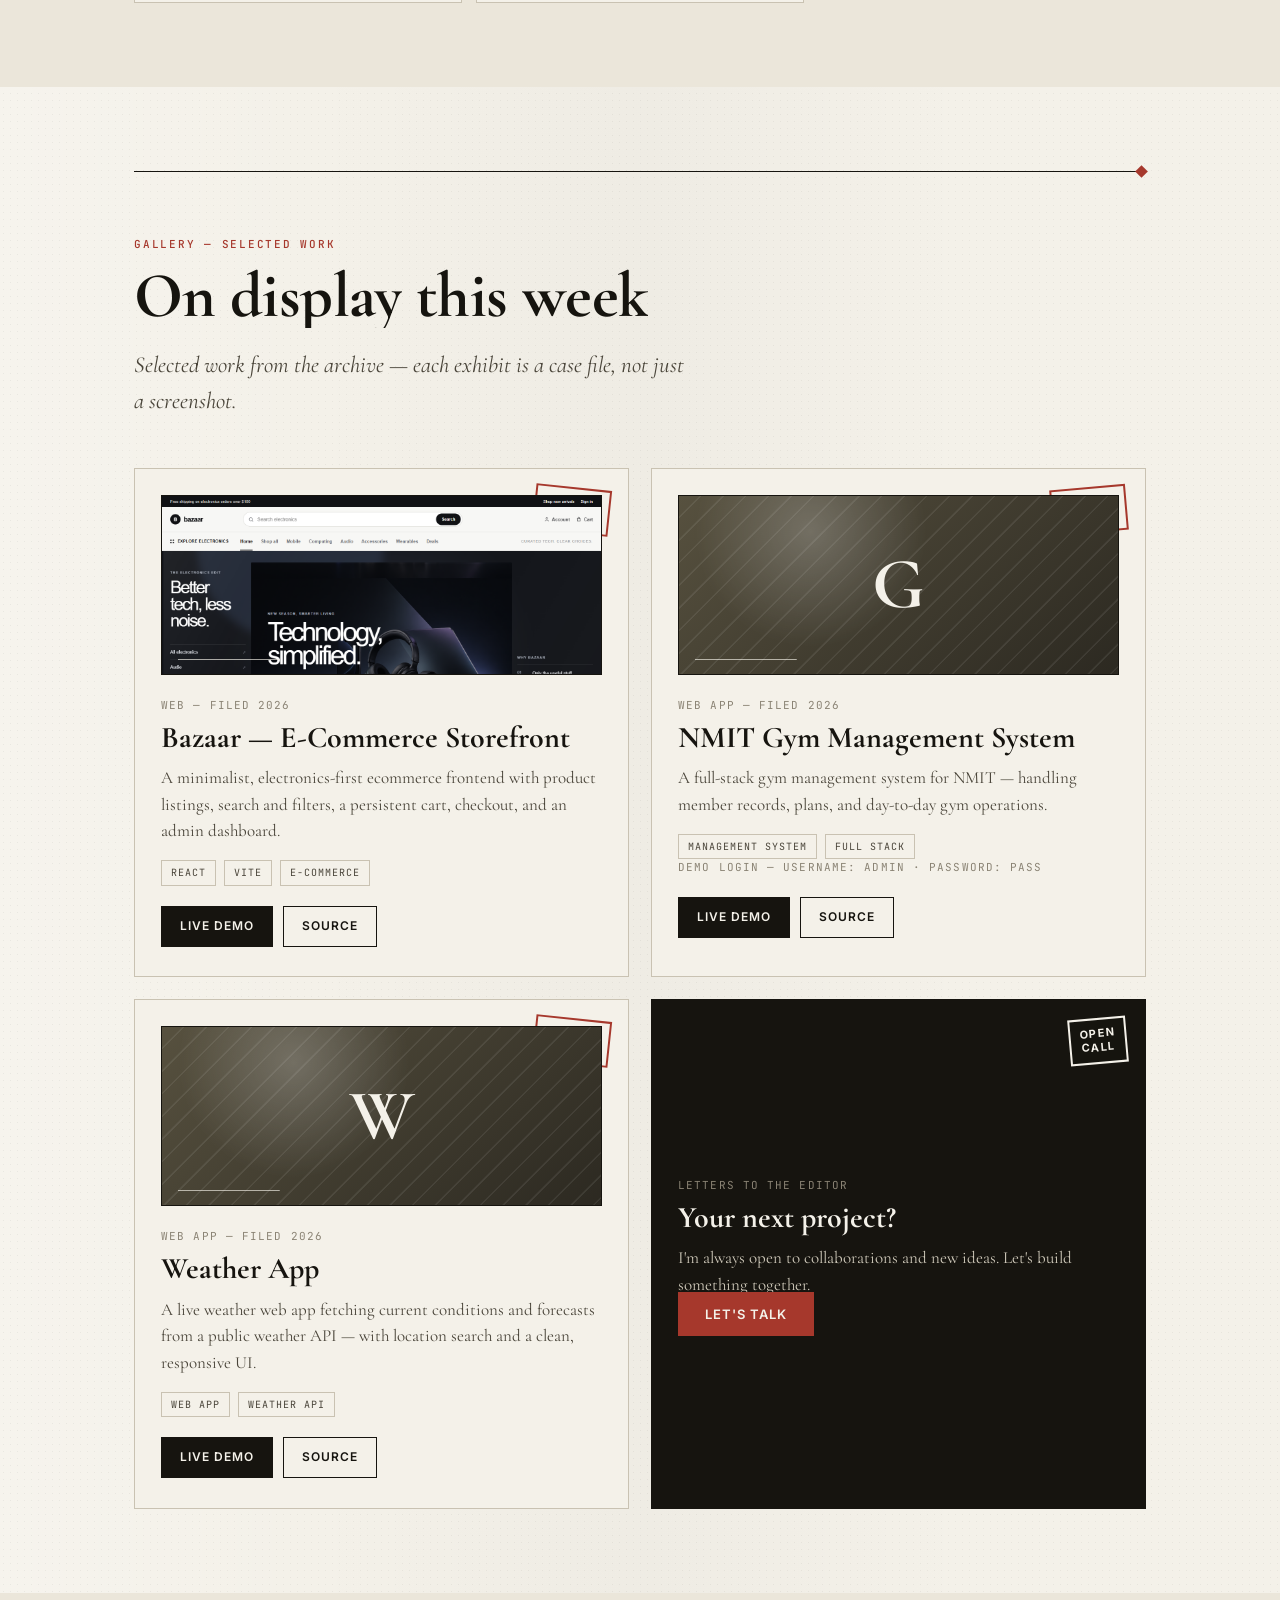
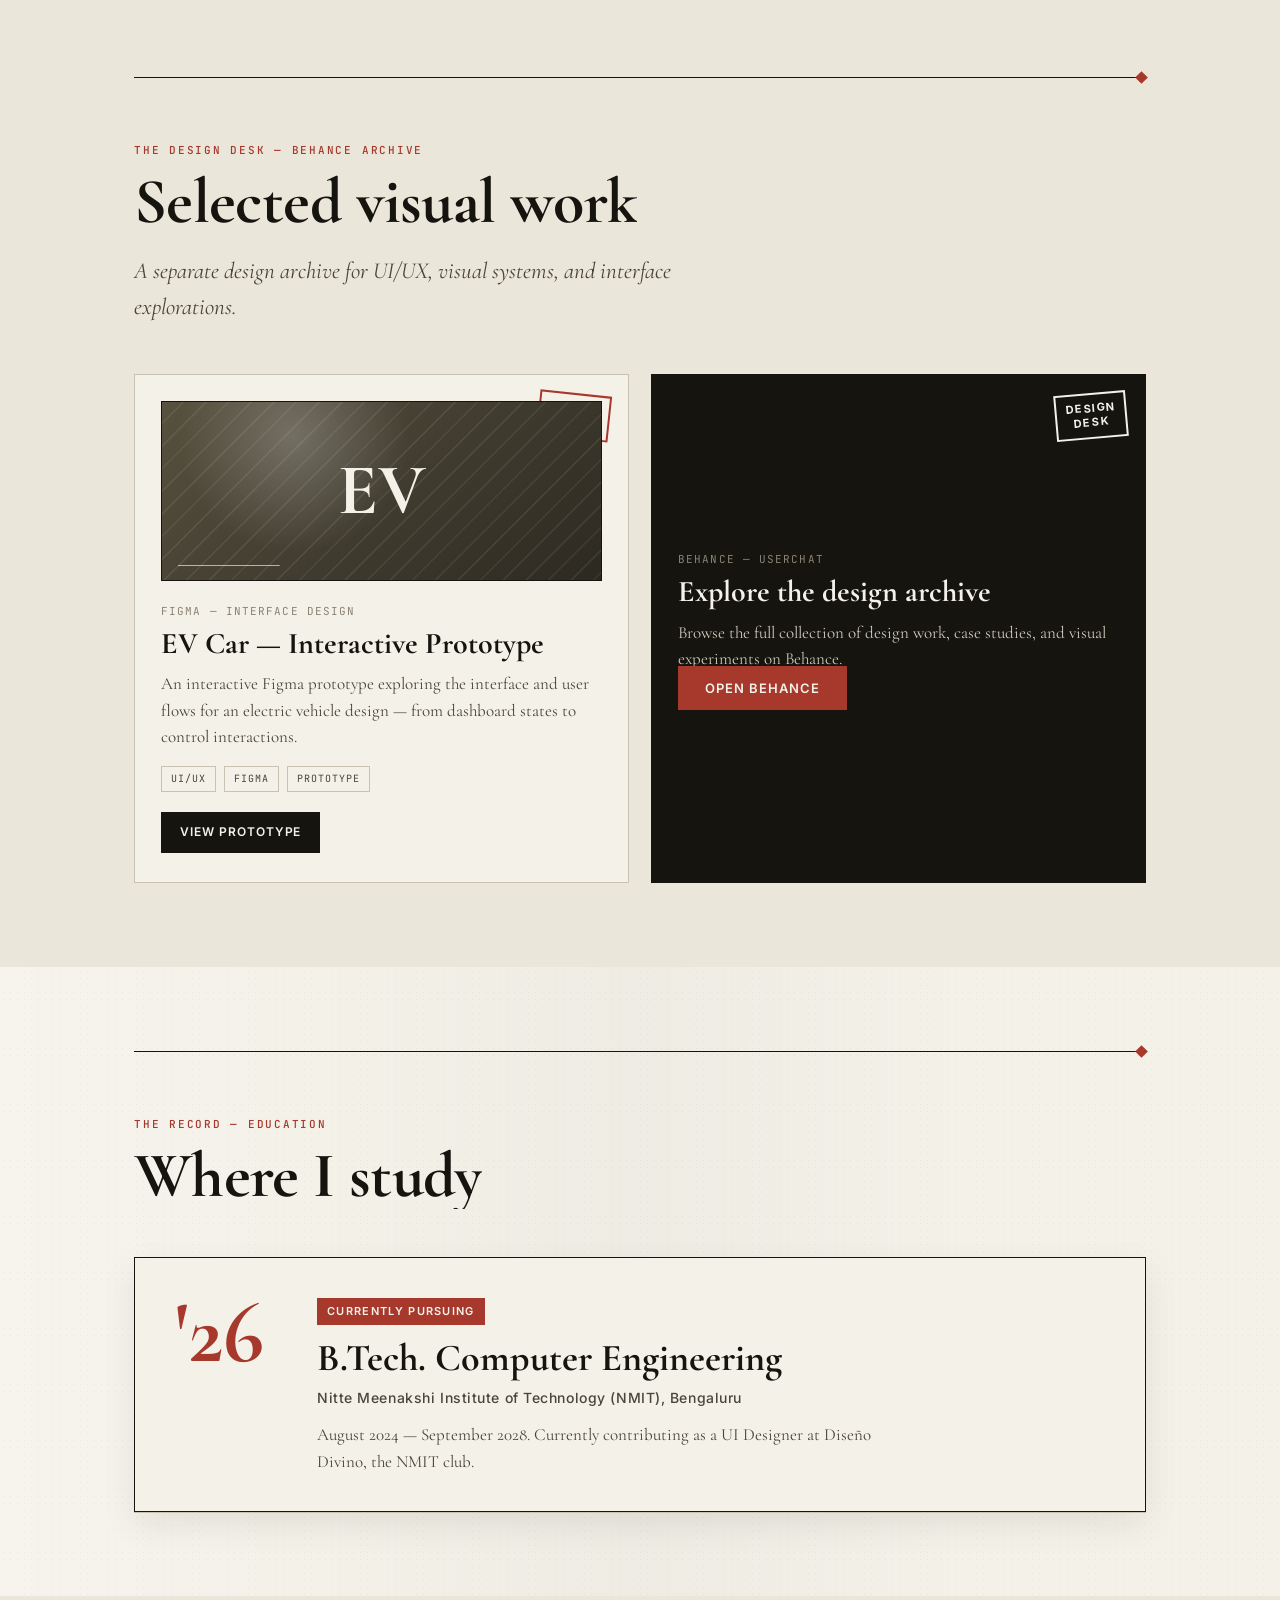
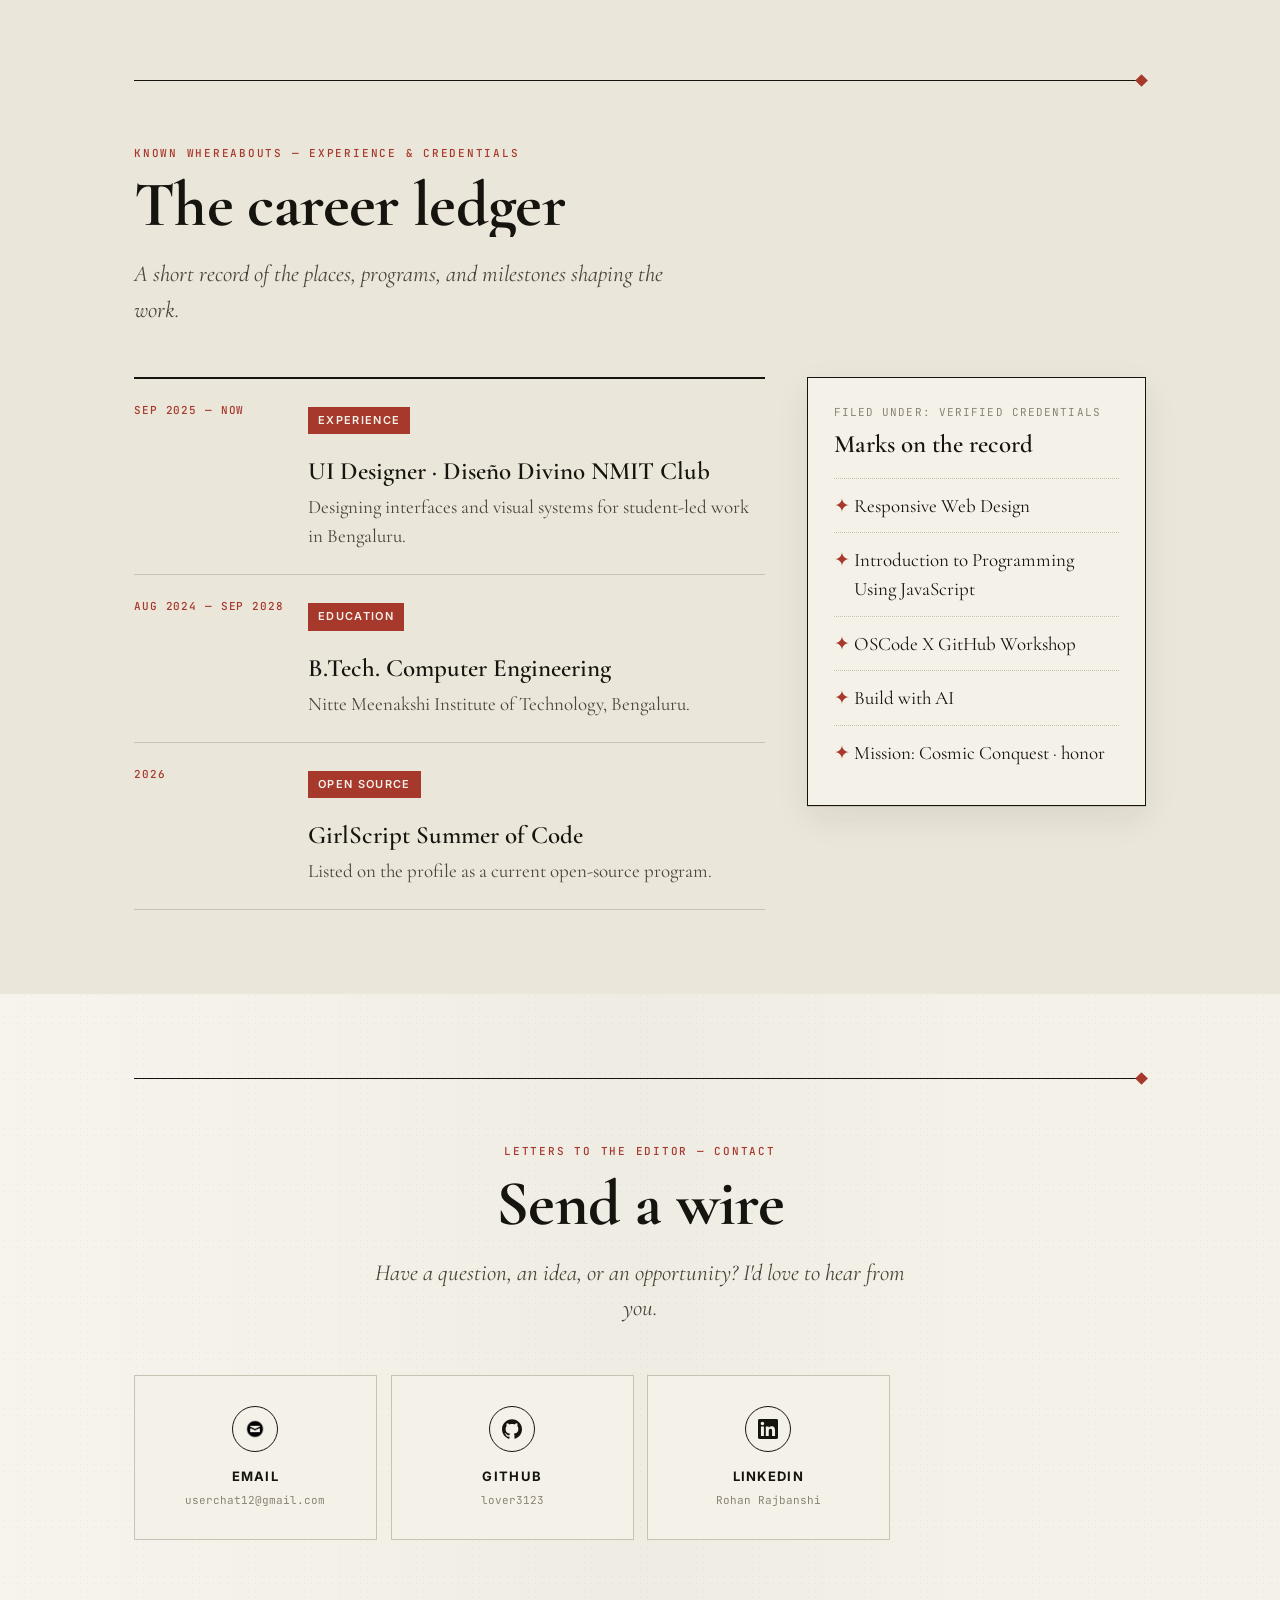
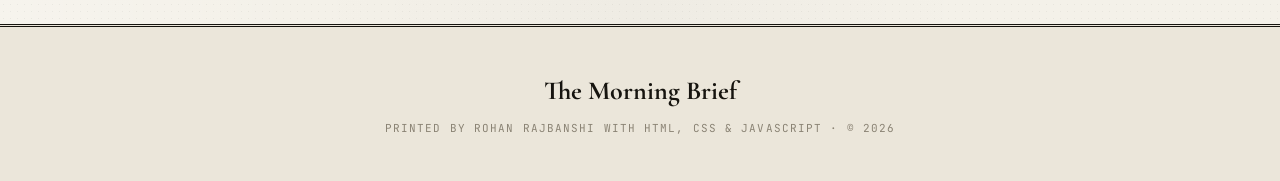
==== commit ae82c7cf: "Remove Portfolio and Diseno Divino exhibits; add EV car Figma design" ====
--- a/index.html
+++ b/index.html
@@ -294,42 +294,6 @@
           <div class="exhibits">
             <article class="exhibit">
               <div class="exhibit-stamp" aria-hidden="true">Exhibit<br />01</div>
-              <div class="exhibit-cover cover-club" aria-hidden="true">D</div>
-              <div class="exhibit-body">
-                <p class="exhibit-meta">Club — Filed 2024</p>
-                <h3>Diseño Divino NMIT Club</h3>
-                <p>
-                  UI/UX designer for NMIT's design club — shaping interfaces and design systems for
-                  student projects and events.
-                </p>
-                <div class="exhibit-tags">
-                  <span class="tag">UI/UX</span>
-                  <span class="tag">Design Systems</span>
-                  <span class="tag">Club</span>
-                </div>
-              </div>
-            </article>
-
-            <article class="exhibit">
-              <div class="exhibit-stamp" aria-hidden="true">Exhibit<br />02</div>
-              <div class="exhibit-cover cover-site" aria-hidden="true">P</div>
-              <div class="exhibit-body">
-                <p class="exhibit-meta">Web — Filed 2026</p>
-                <h3>This Portfolio</h3>
-                <p>
-                  A responsive single-page portfolio printed in the style of a daily newspaper —
-                  with scroll-driven motion and zero dependencies.
-                </p>
-                <div class="exhibit-tags">
-                  <span class="tag">HTML/CSS/JS</span>
-                  <span class="tag">Responsive</span>
-                  <span class="tag">Motion</span>
-                </div>
-              </div>
-            </article>
-
-            <article class="exhibit">
-              <div class="exhibit-stamp" aria-hidden="true">Exhibit<br />03</div>
               <div class="exhibit-cover cover-bazaar">
                 <img src="assets/images/bazaar.png" alt="Bazaar e-commerce storefront screenshot" />
               </div>
@@ -353,7 +317,7 @@
             </article>
 
             <article class="exhibit">
-              <div class="exhibit-stamp" aria-hidden="true">Exhibit<br />04</div>
+              <div class="exhibit-stamp" aria-hidden="true">Exhibit<br />02</div>
               <div class="exhibit-cover cover-site" aria-hidden="true">G</div>
               <div class="exhibit-body">
                 <p class="exhibit-meta">Web App — Filed 2026</p>
@@ -375,7 +339,7 @@
             </article>
 
             <article class="exhibit">
-              <div class="exhibit-stamp" aria-hidden="true">Exhibit<br />05</div>
+              <div class="exhibit-stamp" aria-hidden="true">Exhibit<br />03</div>
               <div class="exhibit-cover cover-site" aria-hidden="true">W</div>
               <div class="exhibit-body">
                 <p class="exhibit-meta">Web App — Filed 2026</p>
@@ -423,7 +387,26 @@
           </div>
 
           <div class="exhibits">
-            <!-- Tesla design exhibit removed per request -->
+            <article class="exhibit">
+              <div class="exhibit-stamp" aria-hidden="true">Design<br />01</div>
+              <div class="exhibit-cover cover-site" aria-hidden="true">EV</div>
+              <div class="exhibit-body">
+                <p class="exhibit-meta">Figma — Interface Design</p>
+                <h3>EV Car — Interactive Prototype</h3>
+                <p>
+                  An interactive Figma prototype exploring the interface and user flows for an
+                  electric vehicle design — from dashboard states to control interactions.
+                </p>
+                <div class="exhibit-tags">
+                  <span class="tag">UI/UX</span>
+                  <span class="tag">Figma</span>
+                  <span class="tag">Prototype</span>
+                </div>
+                <div class="exhibit-links">
+                  <a class="btn btn-primary" href="https://www.figma.com/proto/cbJIu8oPAEhCcLtLwDd1cD/ev-car-design?node-id=13-421&t=JkBOvBOGFRrFeVxt-1&scaling=scale-down&content-scaling=fixed&page-id=0%3A1&starting-point-node-id=8%3A311&show-proto-sidebar=1" target="_blank" rel="noopener noreferrer">View Prototype</a>
+                </div>
+              </div>
+            </article>
 
             <article class="exhibit exhibit-cta">
               <div class="exhibit-stamp" aria-hidden="true">Design<br />Desk</div>
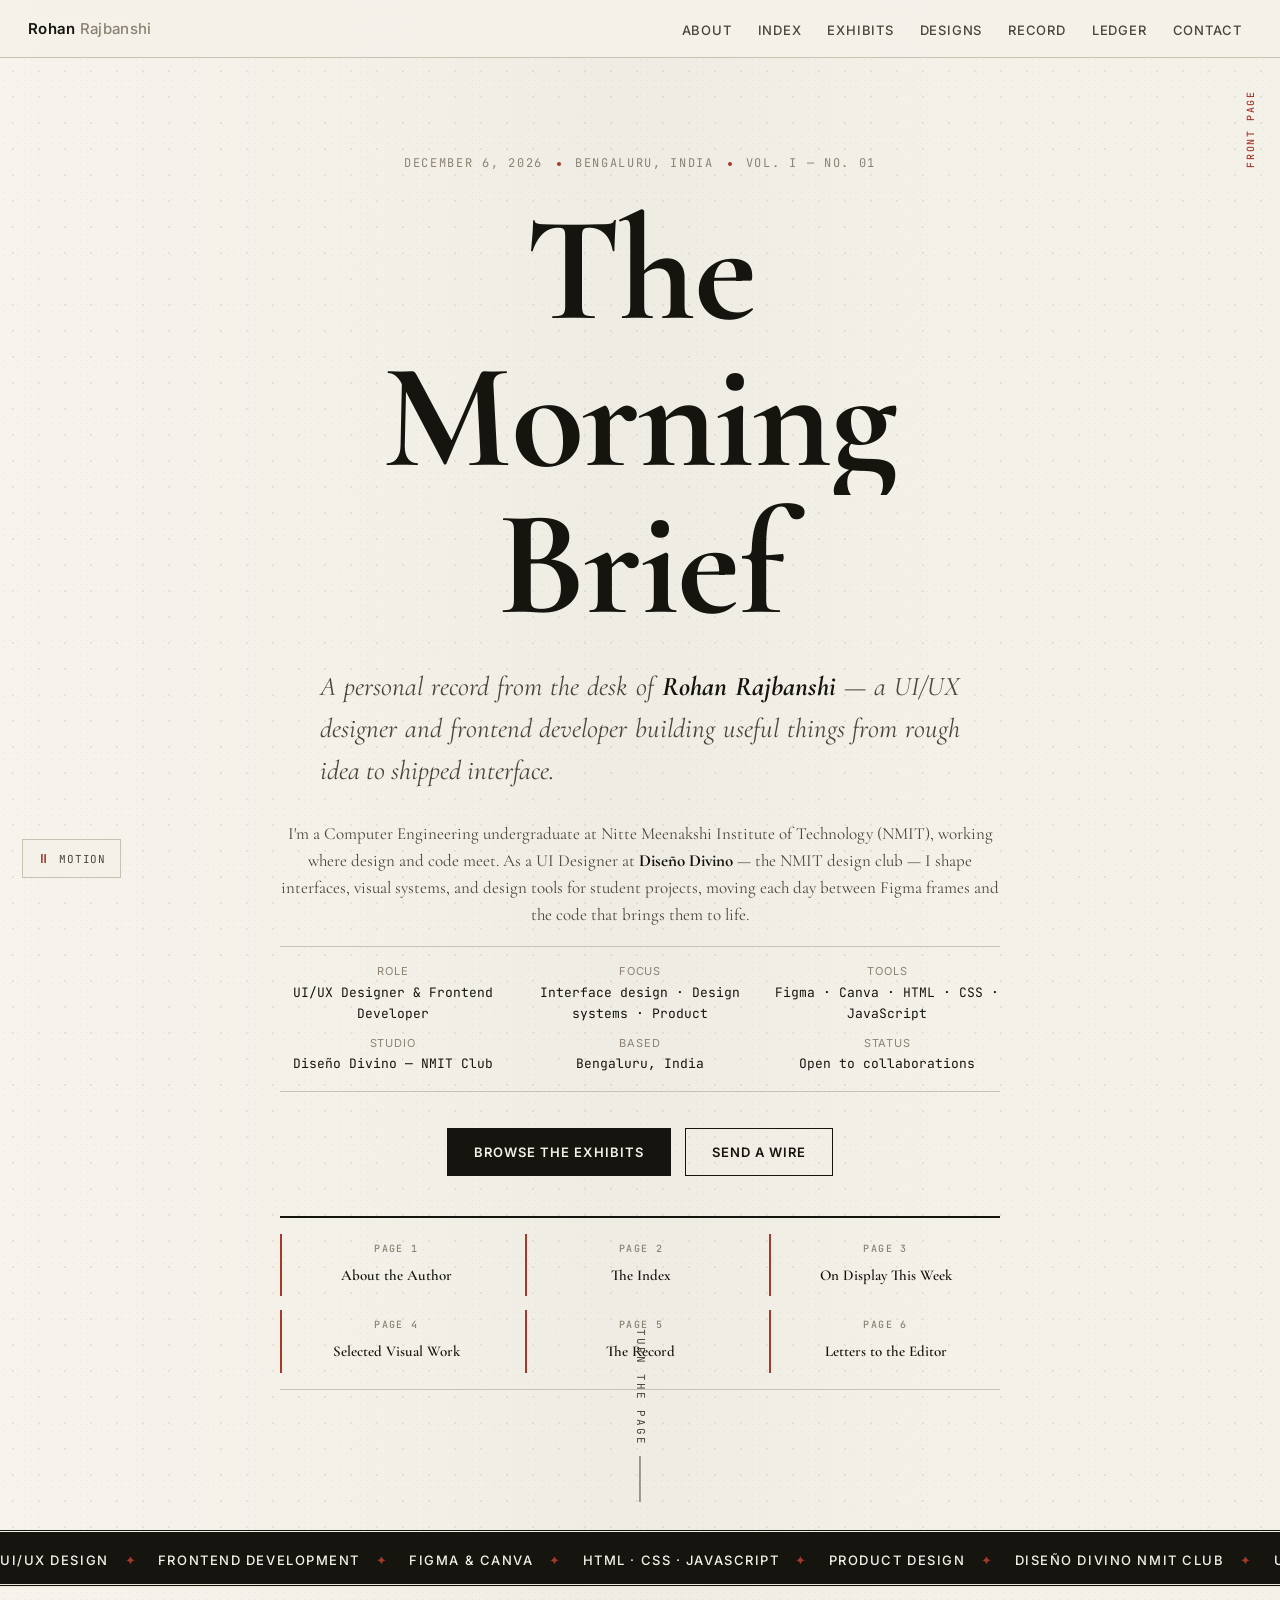
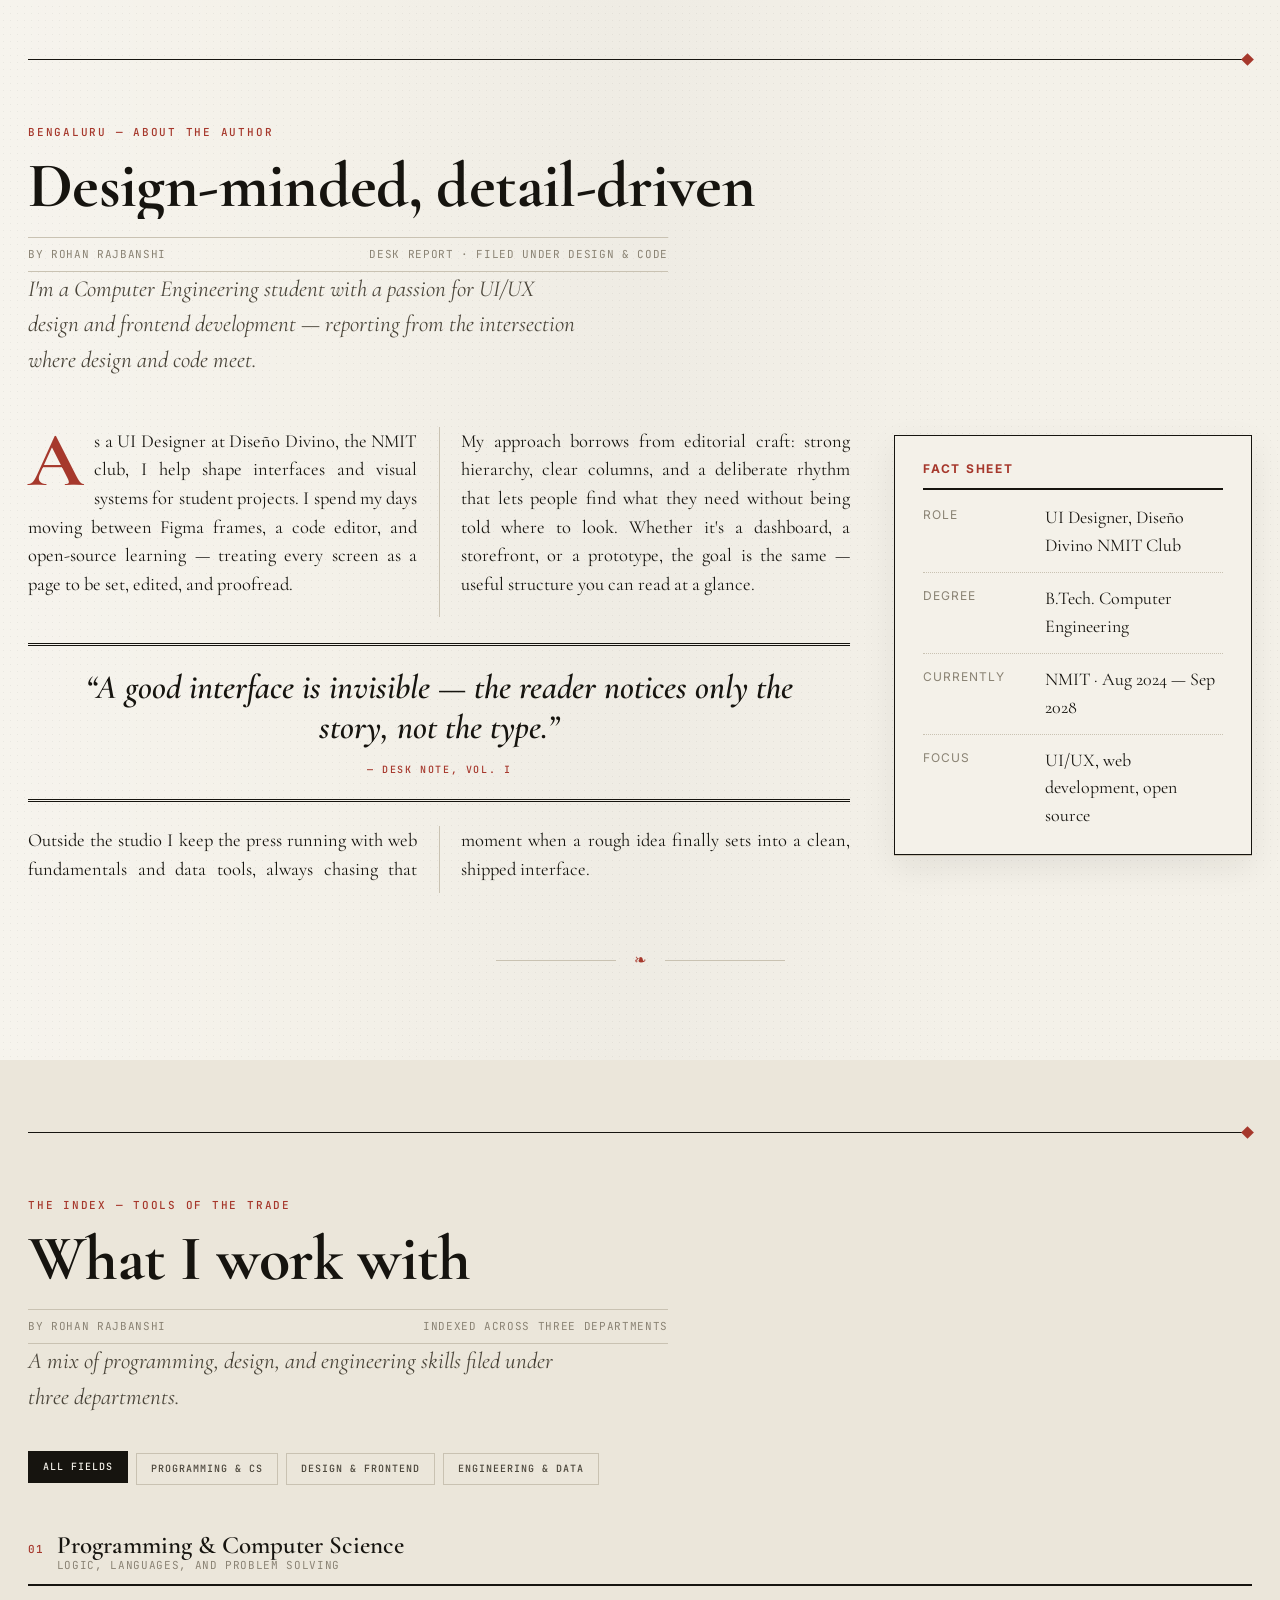
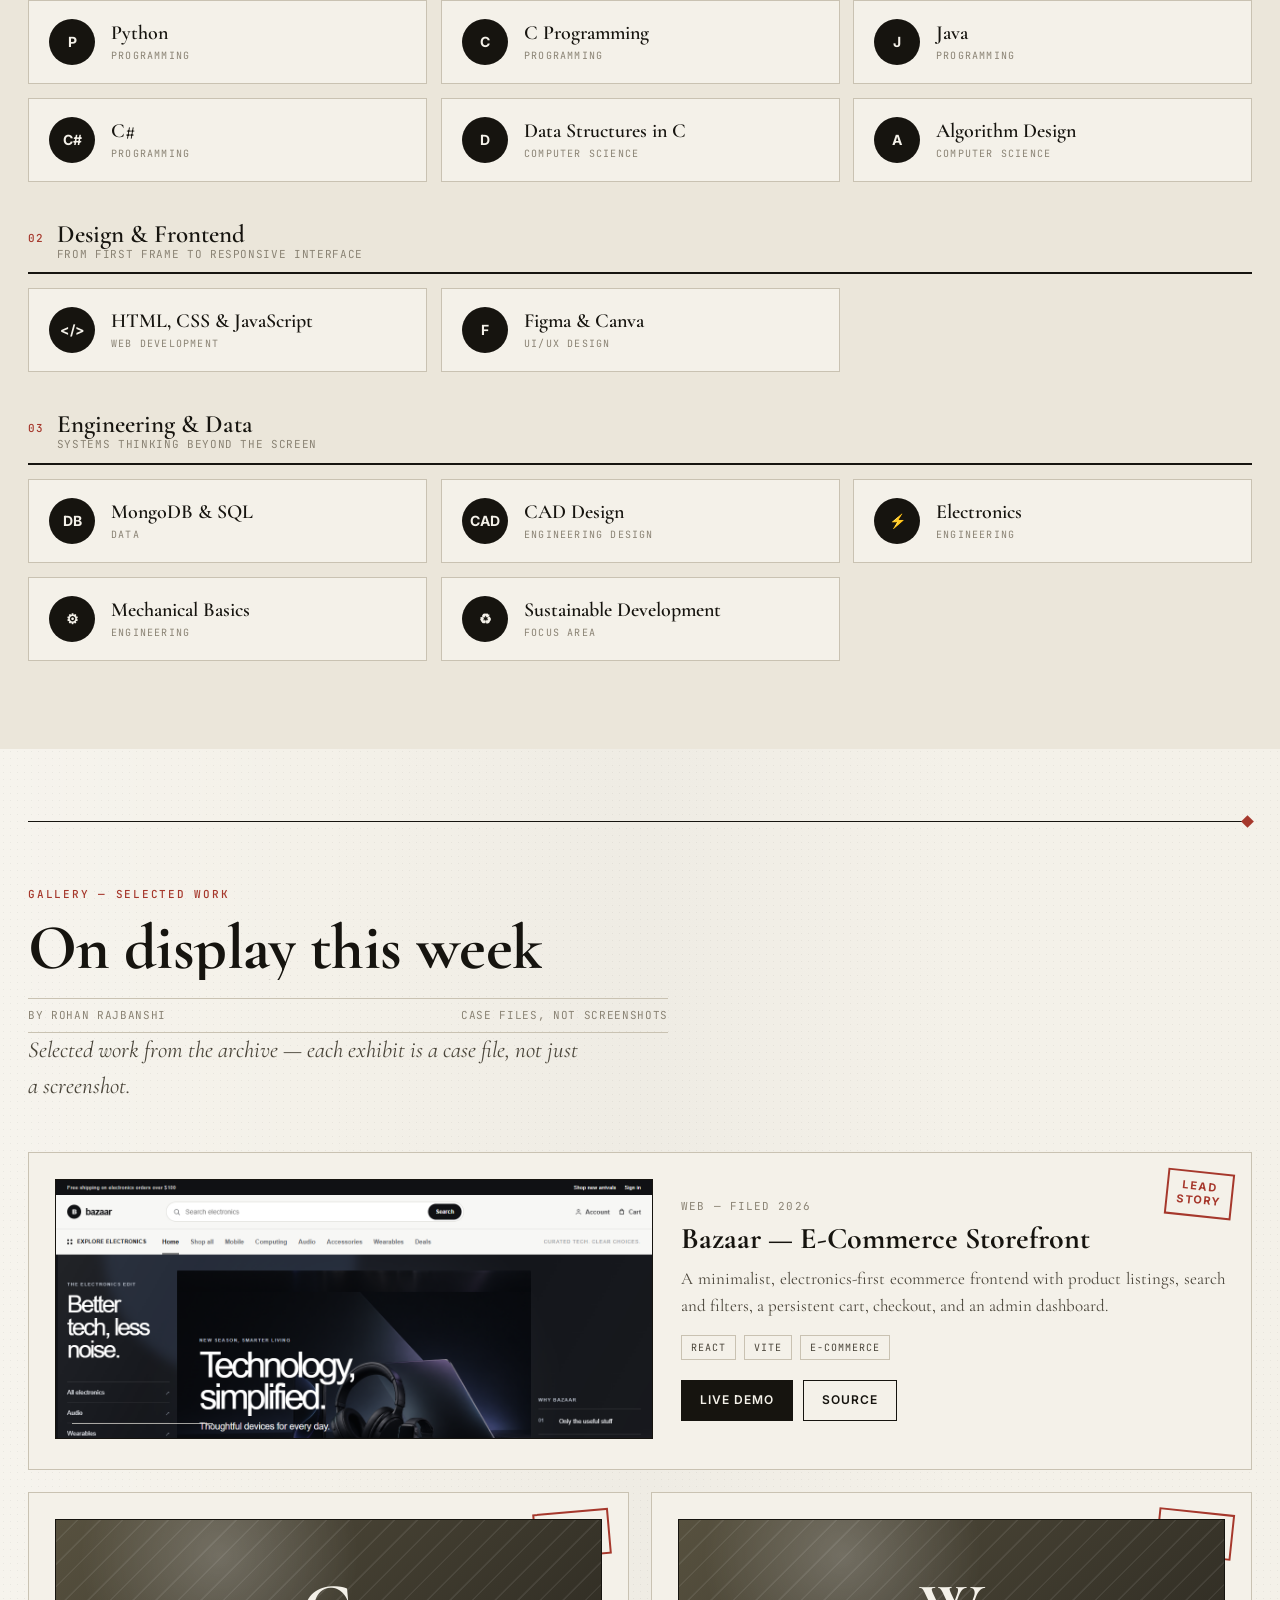
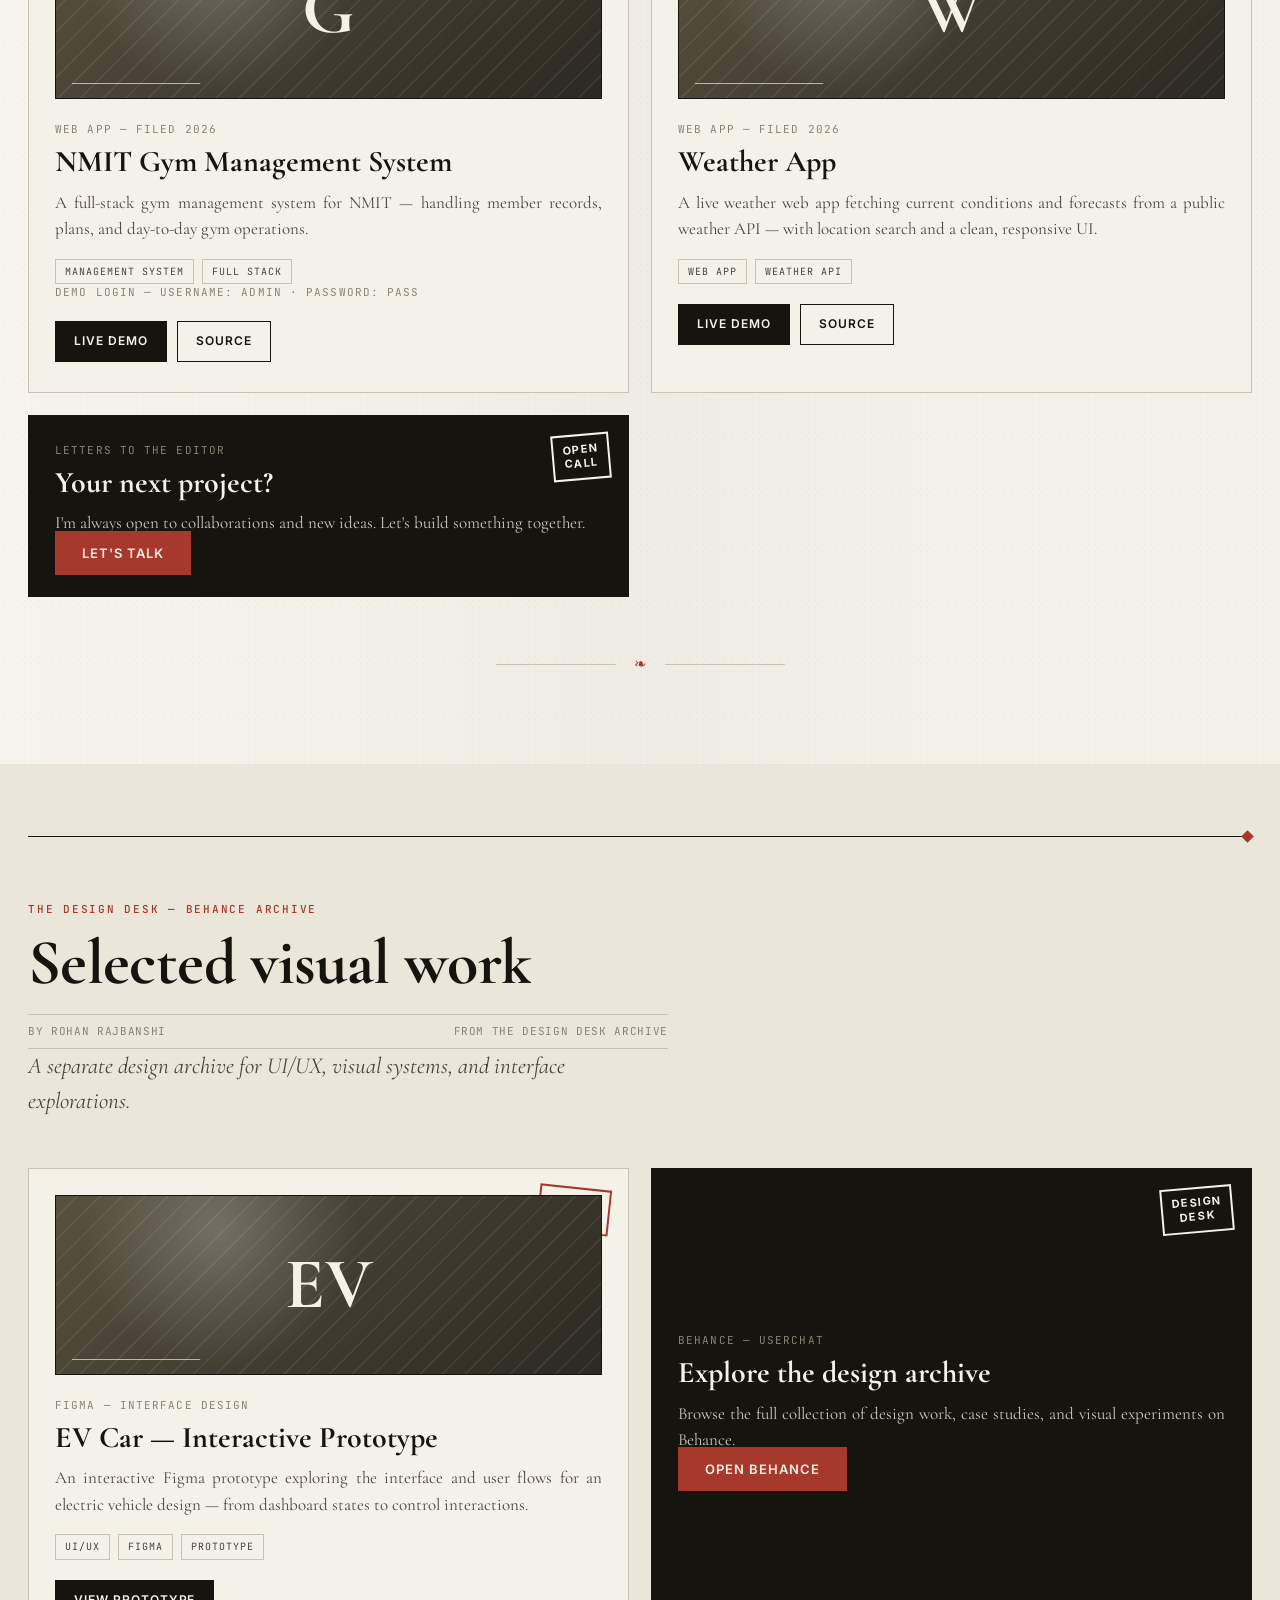
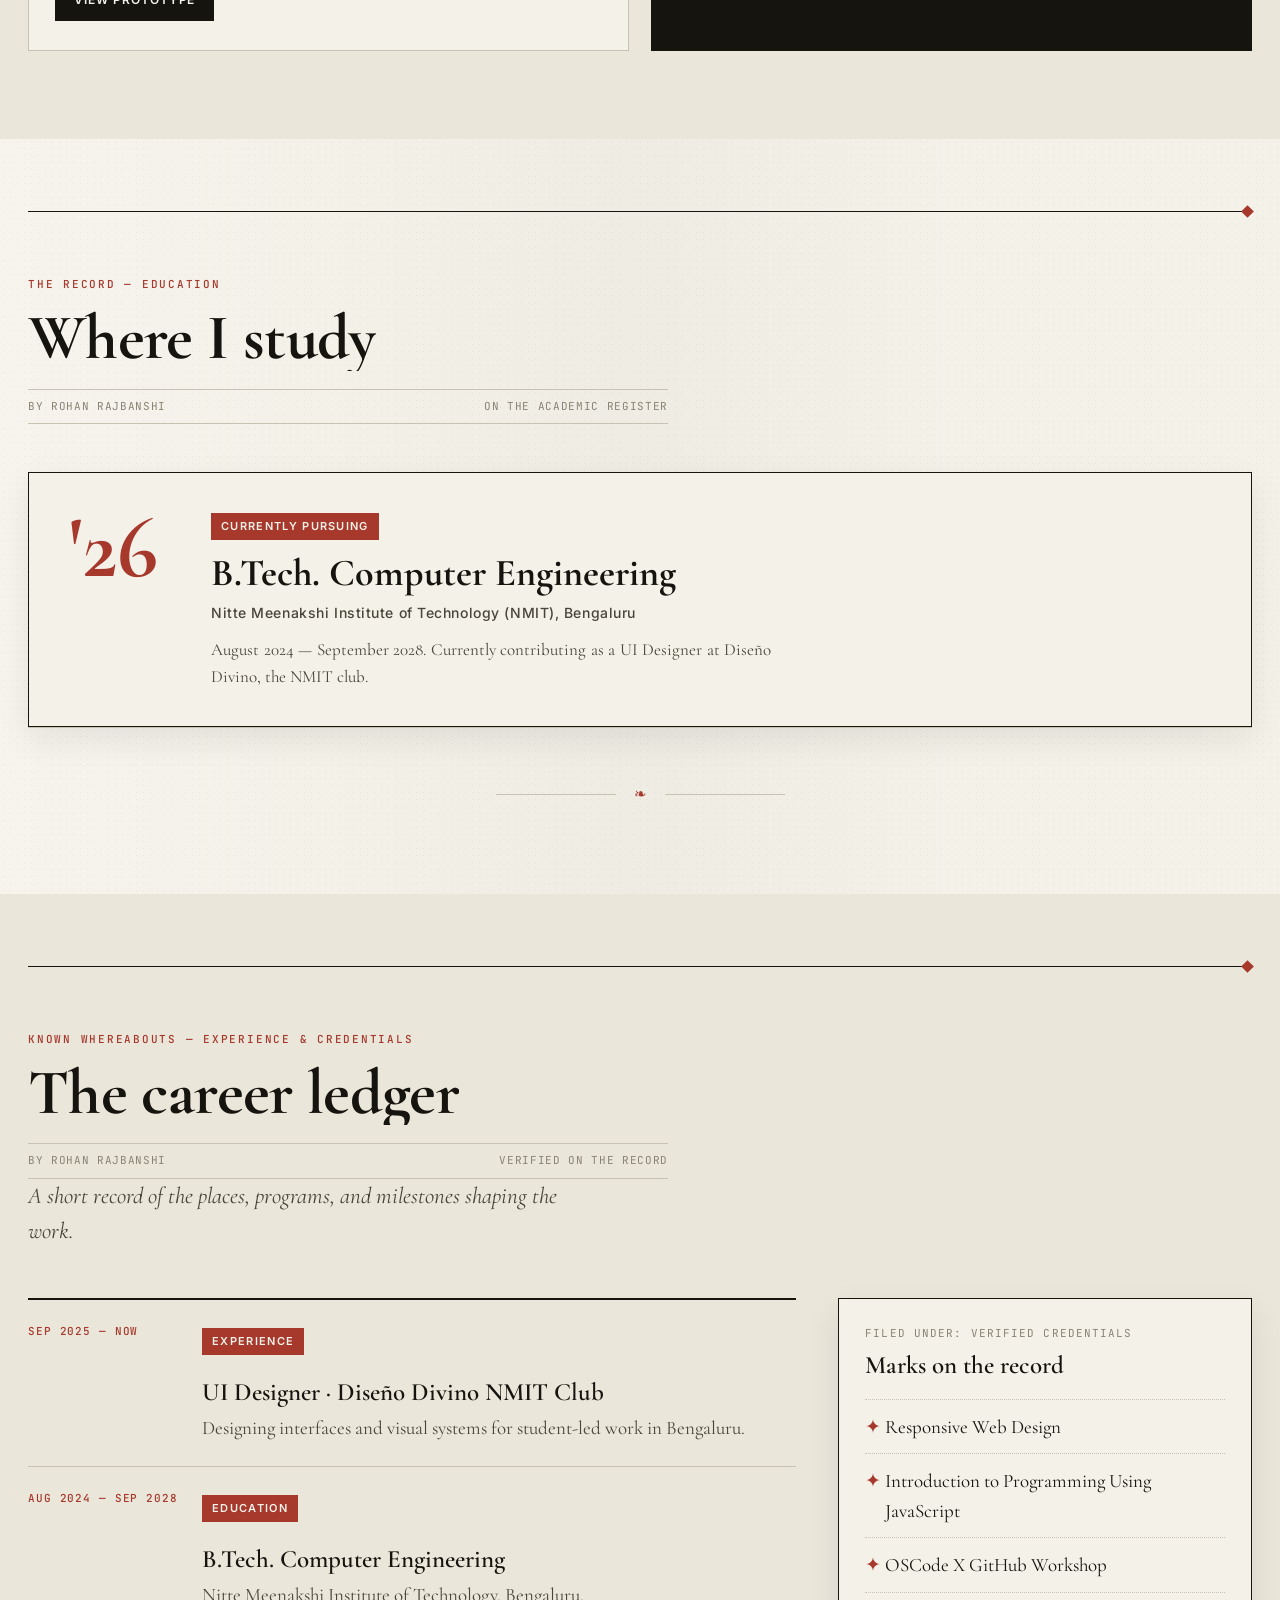
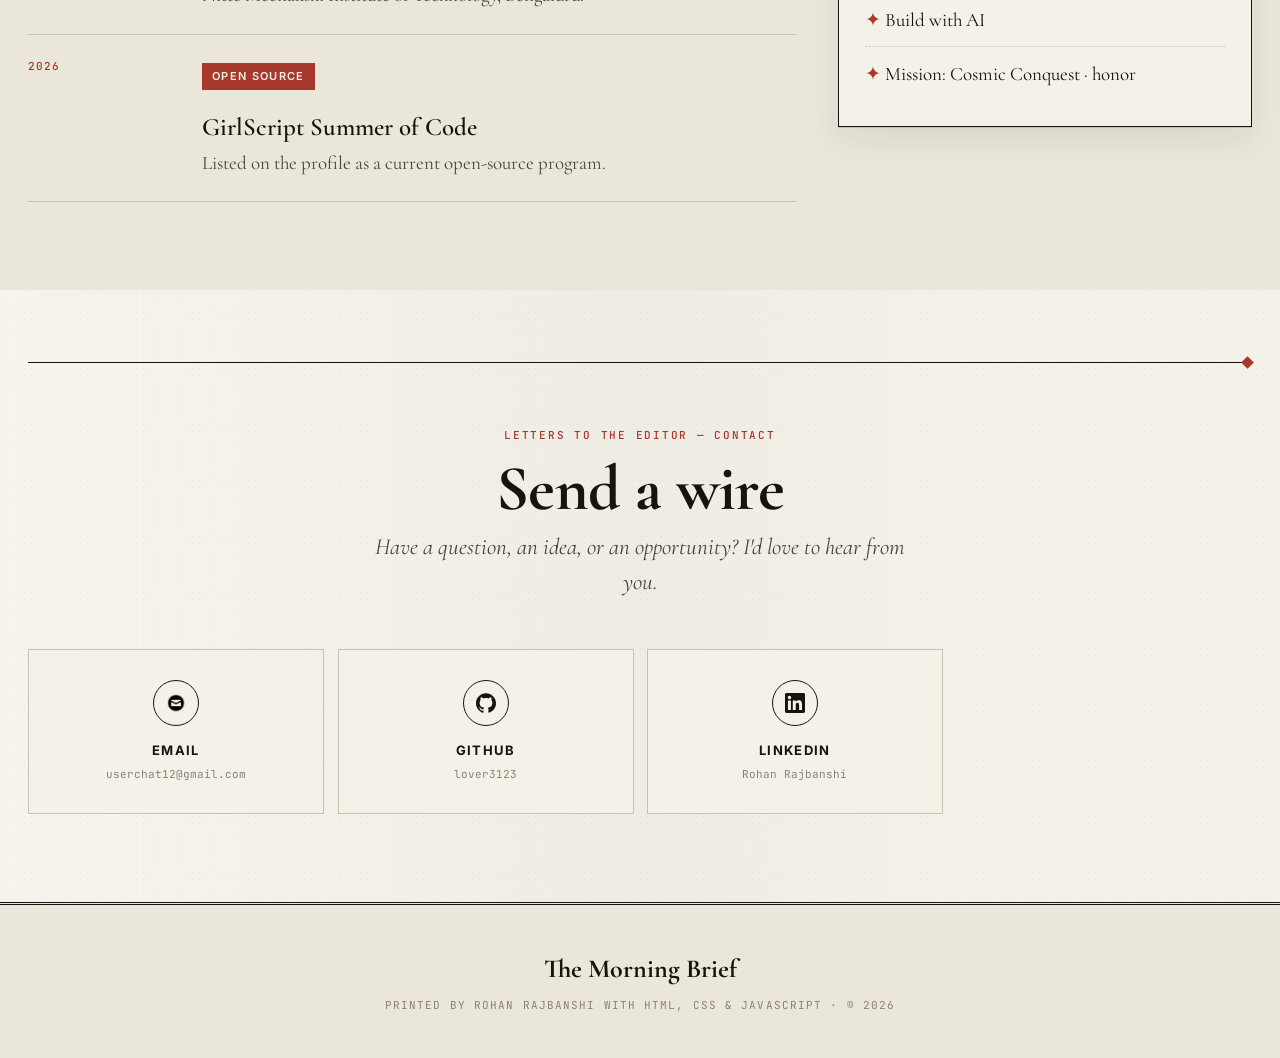
==== commit 907dac68: "Deepen newspaper layout: widen container, column rules, bylines, pull quote, masthead index, endmark" ====
--- a/index.html
+++ b/index.html
@@ -92,6 +92,14 @@
           <a href="#projects" class="btn btn-primary">Browse the Exhibits</a>
           <a href="#contact" class="btn btn-outline">Send a Wire</a>
         </div>
+        <nav class="masthead-index" aria-label="In this edition">
+          <a href="#about"><span>Page 1</span><strong>About the Author</strong></a>
+          <a href="#skills"><span>Page 2</span><strong>The Index</strong></a>
+          <a href="#projects"><span>Page 3</span><strong>On Display This Week</strong></a>
+          <a href="#designs"><span>Page 4</span><strong>Selected Visual Work</strong></a>
+          <a href="#education"><span>Page 5</span><strong>The Record</strong></a>
+          <a href="#contact"><span>Page 6</span><strong>Letters to the Editor</strong></a>
+        </nav>
       </div>
       <a href="#about" class="scroll-cue" aria-label="Scroll down to the first article">
         <span class="scroll-cue-text">Turn the page</span>
@@ -122,44 +130,62 @@
       <section id="about" class="article">
         <div class="container">
           <div class="rule rule-draw" aria-hidden="true"></div>
-          <div class="article-grid">
-            <div class="section-head">
-              <p class="dateline">BENGALURU — ABOUT THE AUTHOR</p>
-              <h2>Design-minded, detail-driven</h2>
-              <p class="lead">
-                I'm a Computer Engineering student with a passion for UI/UX design and frontend
-                development — reporting from the intersection where design and code meet.
-              </p>
-            </div>
-            <div class="article-body">
-              <p>
+          <div class="section-head">
+            <p class="dateline">BENGALURU — ABOUT THE AUTHOR</p>
+            <h2>Design-minded, detail-driven</h2>
+            <p class="byline">By Rohan Rajbanshi <span>Desk report · Filed under design &amp; code</span></p>
+            <p class="lead">
+              I'm a Computer Engineering student with a passion for UI/UX design and frontend
+              development — reporting from the intersection where design and code meet.
+            </p>
+          </div>
+          <div class="about-grid">
+            <div class="about-story">
+              <p class="dropcap">
                 As a UI Designer at Diseño Divino, the NMIT club, I help shape interfaces and visual
                 systems for student projects. I spend my days moving between Figma frames, a code
-                editor, and open-source learning.
+                editor, and open-source learning — treating every screen as a page to be set, edited,
+                and proofread.
               </p>
-              <div class="fact-sheet">
-                <h3>Fact sheet</h3>
-                <dl>
-                  <div>
-                    <dt>Role</dt>
-                    <dd>UI Designer, Diseño Divino NMIT Club</dd>
-                  </div>
-                  <div>
-                    <dt>Degree</dt>
-                    <dd>B.Tech. Computer Engineering</dd>
-                  </div>
-                  <div>
-                    <dt>Currently</dt>
-                    <dd>NMIT · Aug 2024 — Sep 2028</dd>
-                  </div>
-                  <div>
-                    <dt>Focus</dt>
-                    <dd>UI/UX, web development, open source</dd>
-                  </div>
-                </dl>
-              </div>
-            </div>
-          </div>
+              <p>
+                My approach borrows from editorial craft: strong hierarchy, clear columns, and a
+                deliberate rhythm that lets people find what they need without being told where to
+                look. Whether it's a dashboard, a storefront, or a prototype, the goal is the same —
+                useful structure you can read at a glance.
+              </p>
+              <blockquote class="pullquote">
+                “A good interface is invisible — the reader notices only the story, not the type.”
+                <span class="pq-attr">— Desk note, Vol. I</span>
+              </blockquote>
+              <p>
+                Outside the studio I keep the press running with web fundamentals and data tools,
+                always chasing that moment when a rough idea finally sets into a clean, shipped
+                interface.
+              </p>
+            </div>
+            <aside class="fact-sheet">
+              <h3>Fact sheet</h3>
+              <dl>
+                <div>
+                  <dt>Role</dt>
+                  <dd>UI Designer, Diseño Divino NMIT Club</dd>
+                </div>
+                <div>
+                  <dt>Degree</dt>
+                  <dd>B.Tech. Computer Engineering</dd>
+                </div>
+                <div>
+                  <dt>Currently</dt>
+                  <dd>NMIT · Aug 2024 — Sep 2028</dd>
+                </div>
+                <div>
+                  <dt>Focus</dt>
+                  <dd>UI/UX, web development, open source</dd>
+                </div>
+              </dl>
+            </aside>
+          </div>
+          <div class="endmark" aria-hidden="true">❧</div>
         </div>
       </section>
 
@@ -170,6 +196,7 @@
           <div class="section-head">
             <p class="dateline">THE INDEX — TOOLS OF THE TRADE</p>
             <h2>What I work with</h2>
+            <p class="byline">By Rohan Rajbanshi <span>Indexed across three departments</span></p>
             <p class="lead">
               A mix of programming, design, and engineering skills filed under three departments.
             </p>
@@ -286,14 +313,15 @@
           <div class="section-head">
             <p class="dateline">GALLERY — SELECTED WORK</p>
             <h2>On display this week</h2>
+            <p class="byline">By Rohan Rajbanshi <span>Case files, not screenshots</span></p>
             <p class="lead">
               Selected work from the archive — each exhibit is a case file, not just a screenshot.
             </p>
           </div>
 
           <div class="exhibits">
-            <article class="exhibit">
-              <div class="exhibit-stamp" aria-hidden="true">Exhibit<br />01</div>
+            <article class="exhibit exhibit-featured">
+              <div class="exhibit-stamp" aria-hidden="true">Lead<br />Story</div>
               <div class="exhibit-cover cover-bazaar">
                 <img src="assets/images/bazaar.png" alt="Bazaar e-commerce storefront screenshot" />
               </div>
@@ -317,7 +345,7 @@
             </article>
 
             <article class="exhibit">
-              <div class="exhibit-stamp" aria-hidden="true">Exhibit<br />02</div>
+              <div class="exhibit-stamp" aria-hidden="true">Exhibit<br />01</div>
               <div class="exhibit-cover cover-site" aria-hidden="true">G</div>
               <div class="exhibit-body">
                 <p class="exhibit-meta">Web App — Filed 2026</p>
@@ -339,7 +367,7 @@
             </article>
 
             <article class="exhibit">
-              <div class="exhibit-stamp" aria-hidden="true">Exhibit<br />03</div>
+              <div class="exhibit-stamp" aria-hidden="true">Exhibit<br />02</div>
               <div class="exhibit-cover cover-site" aria-hidden="true">W</div>
               <div class="exhibit-body">
                 <p class="exhibit-meta">Web App — Filed 2026</p>
@@ -371,6 +399,7 @@
               </div>
             </article>
           </div>
+          <div class="endmark" aria-hidden="true">❧</div>
         </div>
       </section>
 
@@ -381,6 +410,7 @@
           <div class="section-head">
             <p class="dateline">THE DESIGN DESK — BEHANCE ARCHIVE</p>
             <h2>Selected visual work</h2>
+            <p class="byline">By Rohan Rajbanshi <span>From the design desk archive</span></p>
             <p class="lead">
               A separate design archive for UI/UX, visual systems, and interface explorations.
             </p>
@@ -438,6 +468,7 @@
           <div class="section-head">
             <p class="dateline">THE RECORD — EDUCATION</p>
             <h2>Where I study</h2>
+            <p class="byline">By Rohan Rajbanshi <span>On the academic register</span></p>
           </div>
           <div class="record-card">
             <div class="record-year" aria-hidden="true">'26</div>
@@ -451,6 +482,7 @@
               </p>
             </div>
           </div>
+          <div class="endmark" aria-hidden="true">❧</div>
         </div>
       </section>
 
@@ -461,6 +493,7 @@
           <div class="section-head">
             <p class="dateline">KNOWN WHEREABOUTS — EXPERIENCE &amp; CREDENTIALS</p>
             <h2>The career ledger</h2>
+            <p class="byline">By Rohan Rajbanshi <span>Verified on the record</span></p>
             <p class="lead">A short record of the places, programs, and milestones shaping the work.</p>
           </div>
           <div class="ledger-grid">
--- a/style.css
+++ b/style.css
@@ -56,9 +56,9 @@
 }
 
 .container {
-  max-width: 1060px;
+  max-width: 1320px;
   margin: 0 auto;
-  padding: 0 24px;
+  padding: 0 28px;
 }
 
 /* ----------------------------------------------------------
@@ -136,9 +136,9 @@
 }
 
 .nav-inner {
-  max-width: 1060px;
+  max-width: 1320px;
   margin: 0 auto;
-  padding: 14px 24px;
+  padding: 14px 28px;
   display: flex;
   align-items: center;
   justify-content: space-between;
@@ -1444,6 +1444,187 @@
 }
 
 /* ----------------------------------------------------------
+   Newspaper density — rules, columns, bylines, ornaments
+   ---------------------------------------------------------- */
+body {
+  text-rendering: optimizeLegibility;
+}
+
+.article-body p,
+.about-story p,
+.masthead-deck,
+.exhibit-body > p:not(.exhibit-meta),
+.ledger-entry p:not(.ledger-date),
+.record-note {
+  text-align: justify;
+  hyphens: auto;
+}
+
+/* Byline under each headline — the classic "By …" credit line */
+.byline {
+  font-family: var(--mono);
+  font-size: 11px;
+  letter-spacing: 0.06em;
+  text-transform: uppercase;
+  color: var(--ink-faint);
+  border-top: 1px solid var(--line);
+  border-bottom: 1px solid var(--line);
+  padding: 8px 0;
+  margin: 18px 0 0;
+  max-width: 640px;
+  display: flex;
+  justify-content: space-between;
+  gap: 16px;
+  flex-wrap: wrap;
+}
+
+.section-head.center .byline {
+  margin-left: auto;
+  margin-right: auto;
+  text-align: center;
+}
+
+/* About: headline on top, then a 2-column story beside a fact rail */
+.about-grid {
+  display: grid;
+  grid-template-columns: 2.3fr 1fr;
+  gap: 44px;
+  align-items: start;
+  margin-top: 48px;
+}
+
+.about-story {
+  column-count: 2;
+  column-gap: 44px;
+  column-rule: 1px solid var(--line);
+  font-size: 18.5px;
+}
+
+.about-story p {
+  margin-bottom: 18px;
+}
+
+.about-story .dropcap::first-letter {
+  font-family: var(--serif);
+  font-size: 4.2em;
+  font-weight: 700;
+  line-height: 0.85;
+  float: left;
+  padding-right: 10px;
+  color: var(--stamp);
+}
+
+/* Pull quote — spans all columns, like a lifted quote in a newspaper */
+.pullquote {
+  column-span: all;
+  margin: 26px 0 24px;
+  padding: 22px 30px;
+  border-top: 3px double var(--ink);
+  border-bottom: 3px double var(--ink);
+  font-family: var(--serif);
+  font-size: clamp(24px, 3.2vw, 34px);
+  font-style: italic;
+  font-weight: 600;
+  line-height: 1.2;
+  text-align: center;
+  color: var(--ink);
+}
+
+.pullquote .pq-attr {
+  display: block;
+  margin-top: 14px;
+  font: 500 10px/1.4 var(--mono);
+  font-style: normal;
+  letter-spacing: 0.16em;
+  text-transform: uppercase;
+  color: var(--stamp);
+}
+
+/* End-of-article ornament */
+.endmark {
+  display: flex;
+  align-items: center;
+  justify-content: center;
+  gap: 18px;
+  margin-top: 56px;
+  color: var(--stamp);
+  font-size: 15px;
+}
+
+.endmark::before,
+.endmark::after {
+  content: "";
+  height: 1px;
+  width: min(120px, 22vw);
+  background: var(--line);
+}
+
+/* Masthead index strip — the "In this edition" summary under the title */
+.masthead-index {
+  margin-top: 40px;
+  display: grid;
+  grid-template-columns: repeat(auto-fit, minmax(170px, 1fr));
+  gap: 14px;
+  border-top: 2px solid var(--ink);
+  border-bottom: 1px solid var(--line);
+  padding: 16px 0;
+  opacity: 0;
+  animation: fadeUp 0.9s ease 0.85s forwards;
+}
+
+.masthead-index a {
+  text-decoration: none;
+  display: block;
+  padding: 8px 12px;
+  border-left: 2px solid var(--stamp);
+  transition: background 0.2s ease, transform 0.2s ease;
+}
+
+.masthead-index a:hover {
+  background: var(--paper-deep);
+  transform: translateX(4px);
+}
+
+.masthead-index span {
+  display: block;
+  font: 500 10px/1.4 var(--mono);
+  letter-spacing: 0.14em;
+  text-transform: uppercase;
+  color: var(--ink-faint);
+  margin-bottom: 3px;
+}
+
+.masthead-index strong {
+  font: 600 15px/1.2 var(--serif);
+  color: var(--ink);
+}
+
+/* Featured (lead) exhibit — spans the full row like a front-page lead story */
+.exhibit-featured {
+  grid-column: 1 / -1;
+  display: grid;
+  grid-template-columns: 1.1fr 1fr;
+  gap: 28px;
+  align-items: center;
+}
+
+.exhibit-featured .exhibit-cover {
+  height: 100%;
+  min-height: 260px;
+  margin-bottom: 0;
+}
+
+/* Tighten the vertical rhythm so the page feels fuller */
+.article {
+  padding: 72px 0 88px;
+}
+
+.section-head h2 {
+  margin: 12px 0 8px;
+}
+
+
+/* ----------------------------------------------------------
    Responsive
    ---------------------------------------------------------- */
 @media (max-width: 900px) {
@@ -1464,6 +1645,20 @@
   .ledger-grid {
     grid-template-columns: 1fr;
   }
+
+  .about-grid,
+  .exhibit-featured {
+    grid-template-columns: 1fr;
+    gap: 24px;
+  }
+
+  .about-story {
+    column-count: 1;
+  }
+
+  .exhibit-featured .exhibit-cover {
+    min-height: 200px;
+  }
 }
 
 @media (max-width: 640px) {
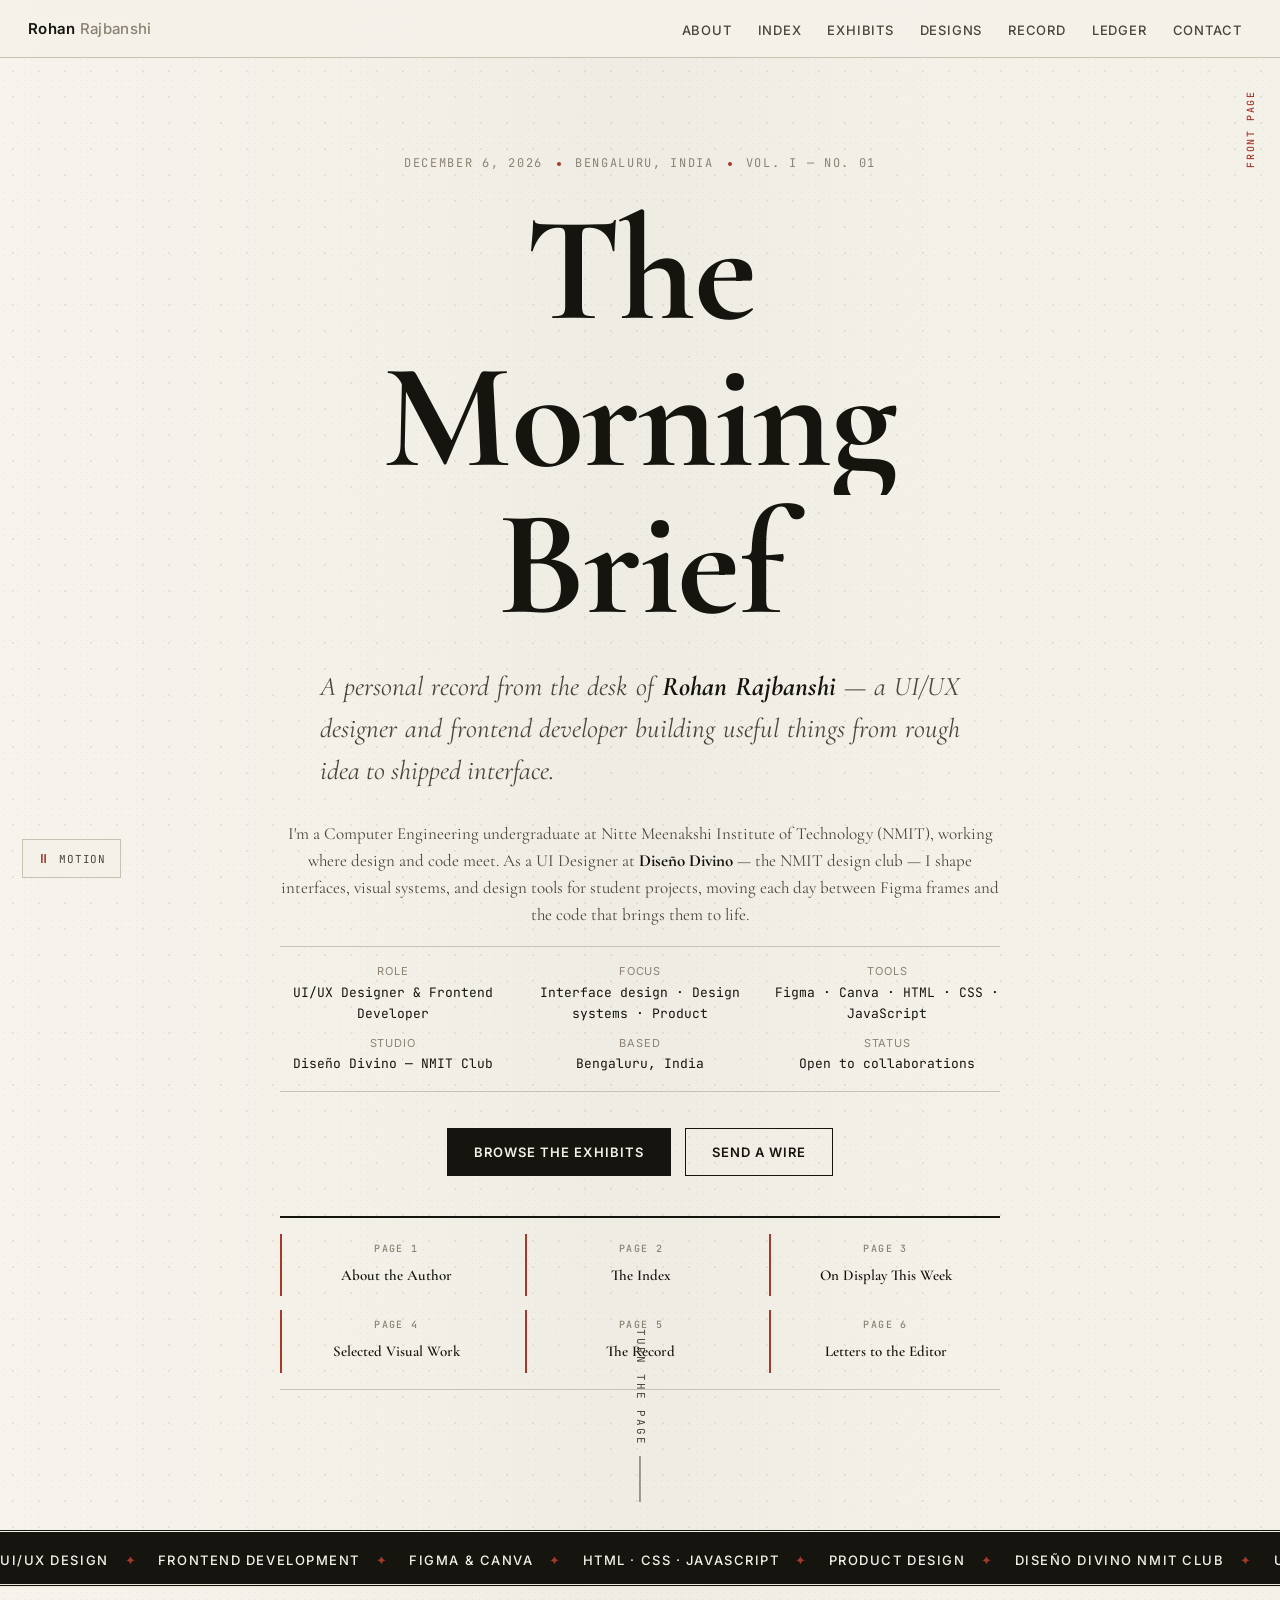
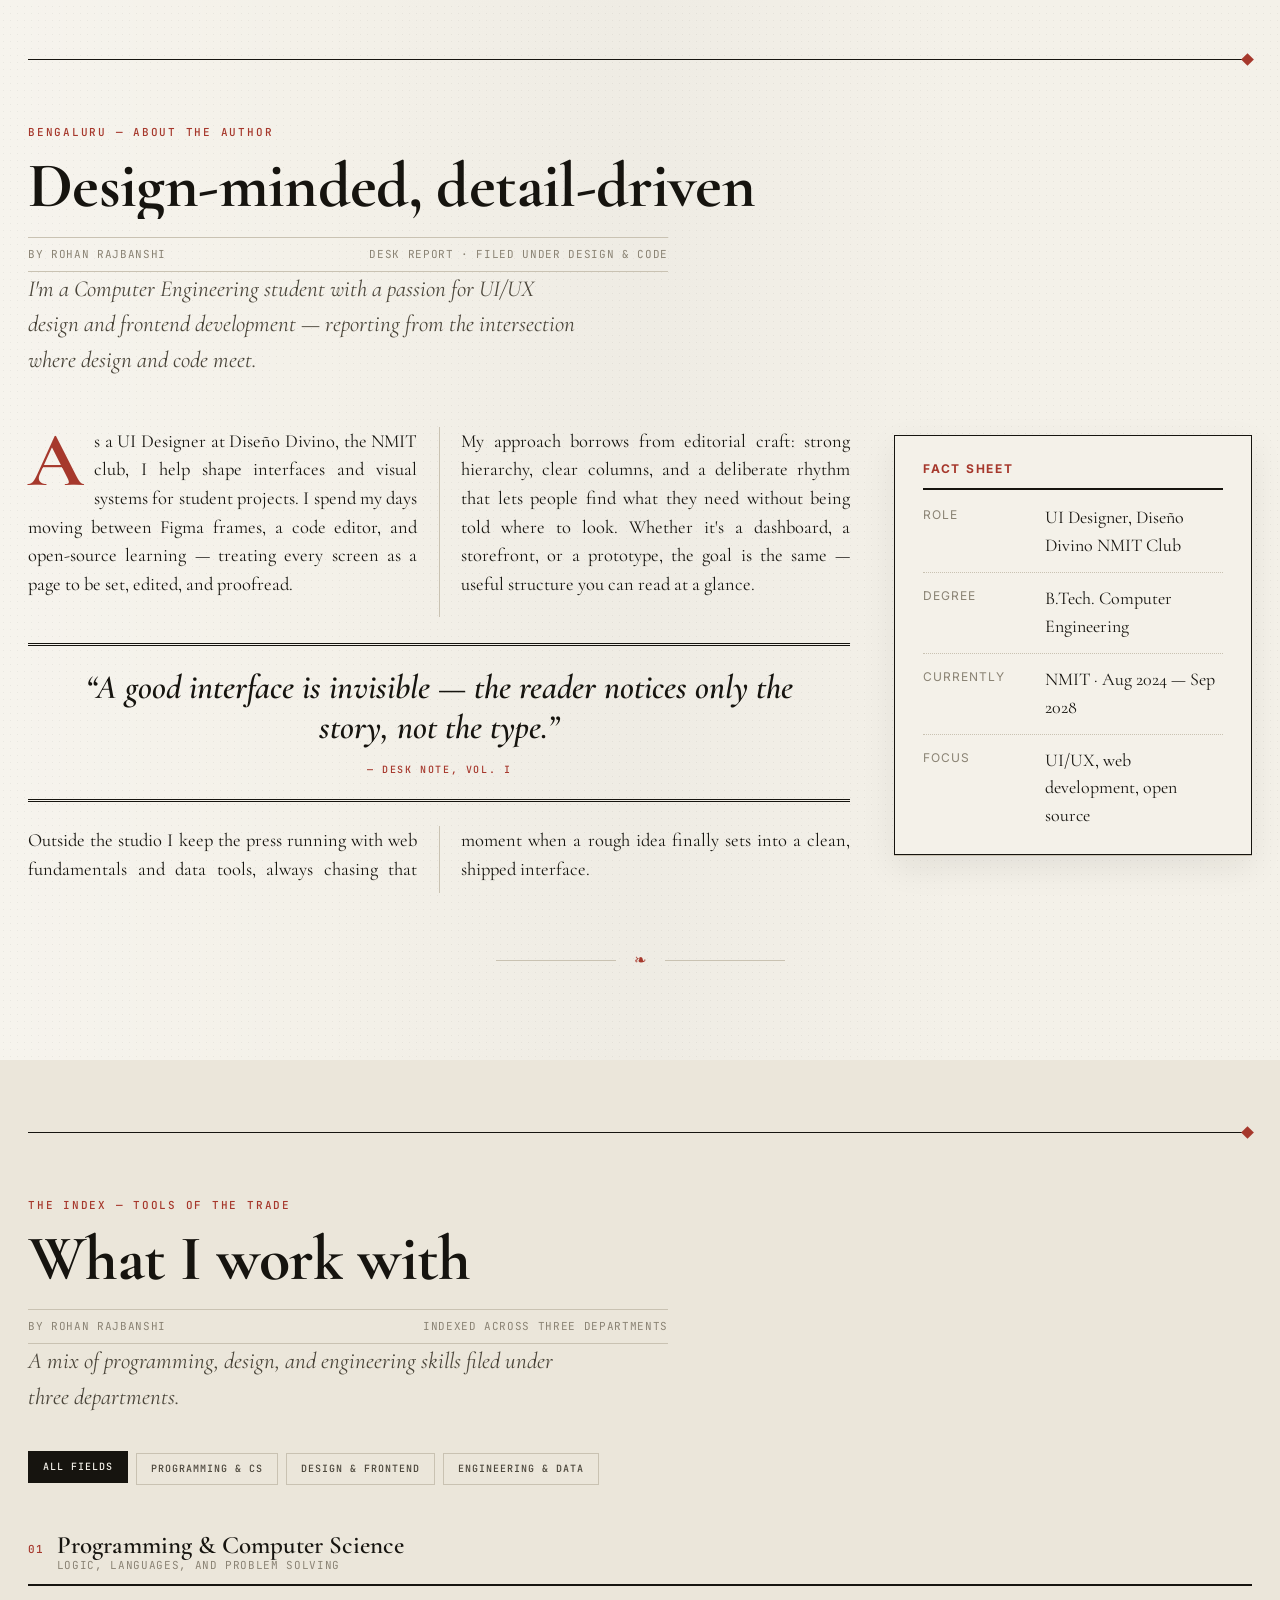
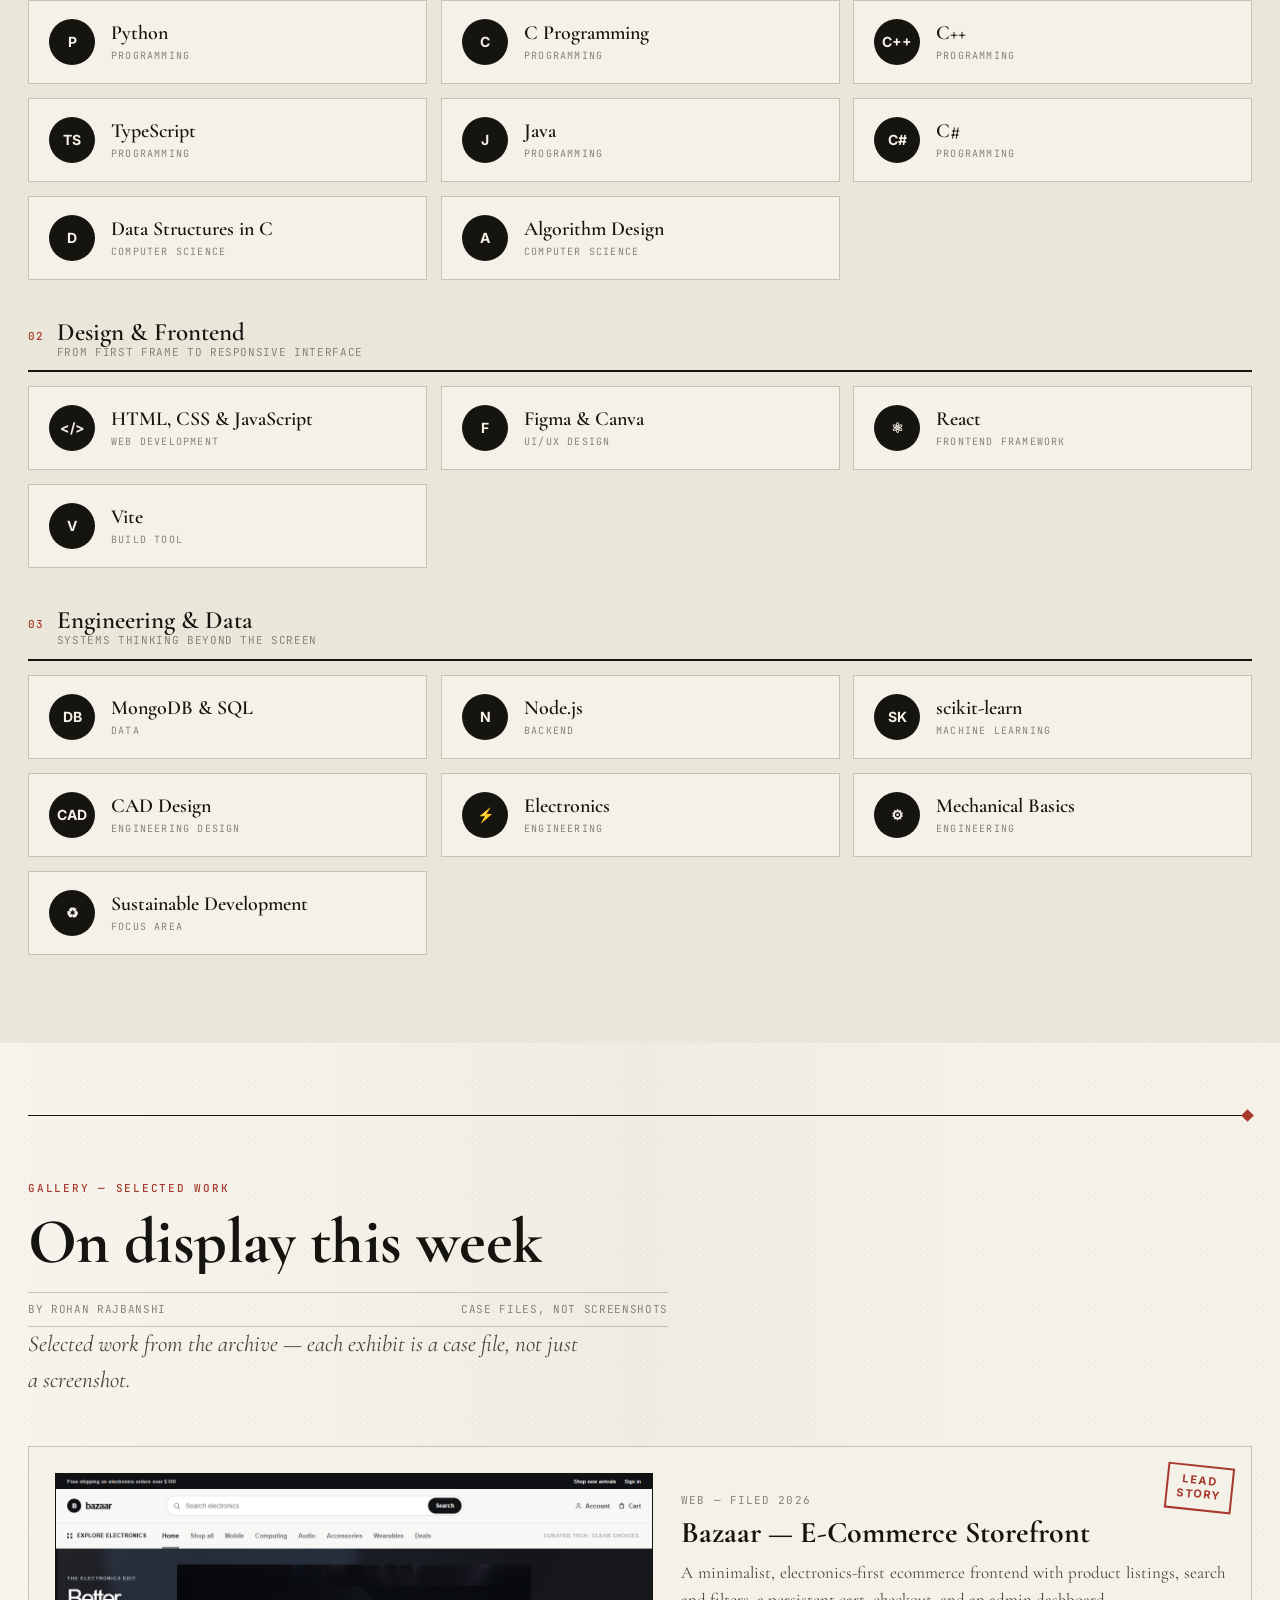
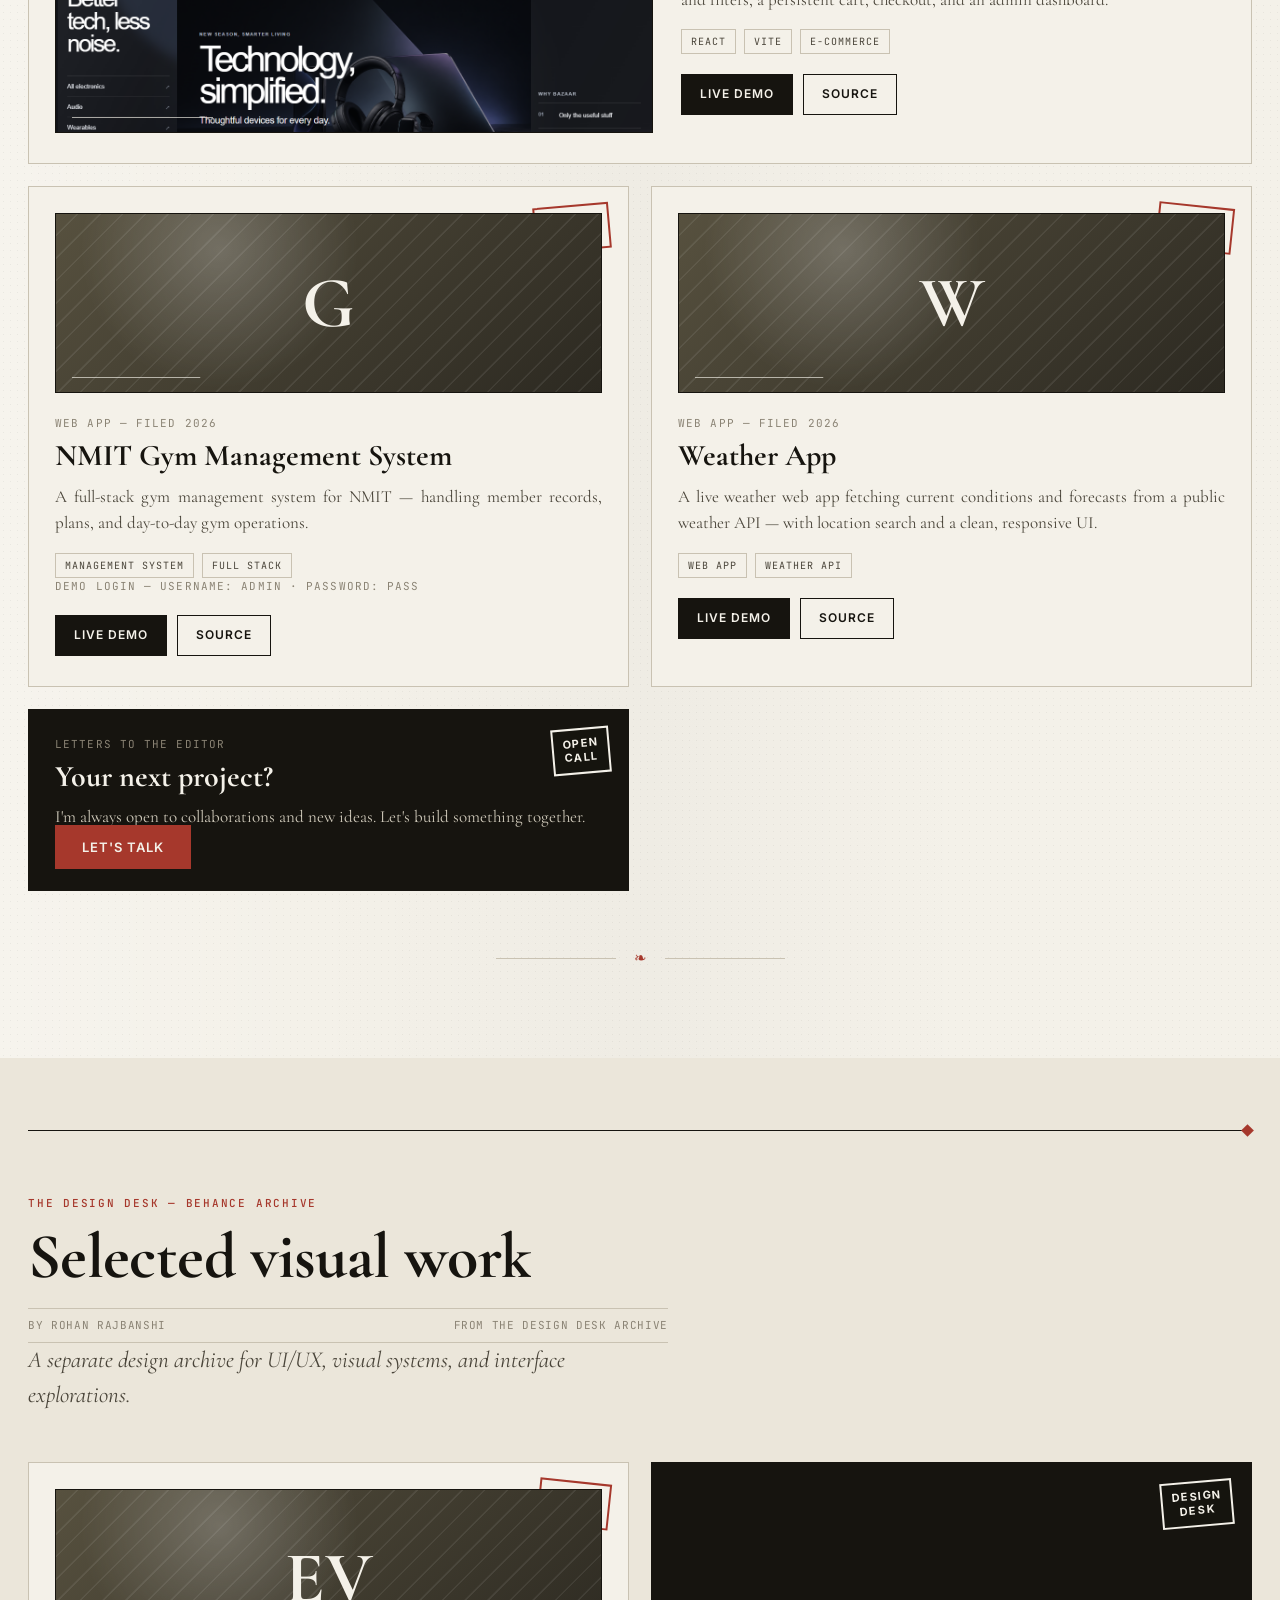
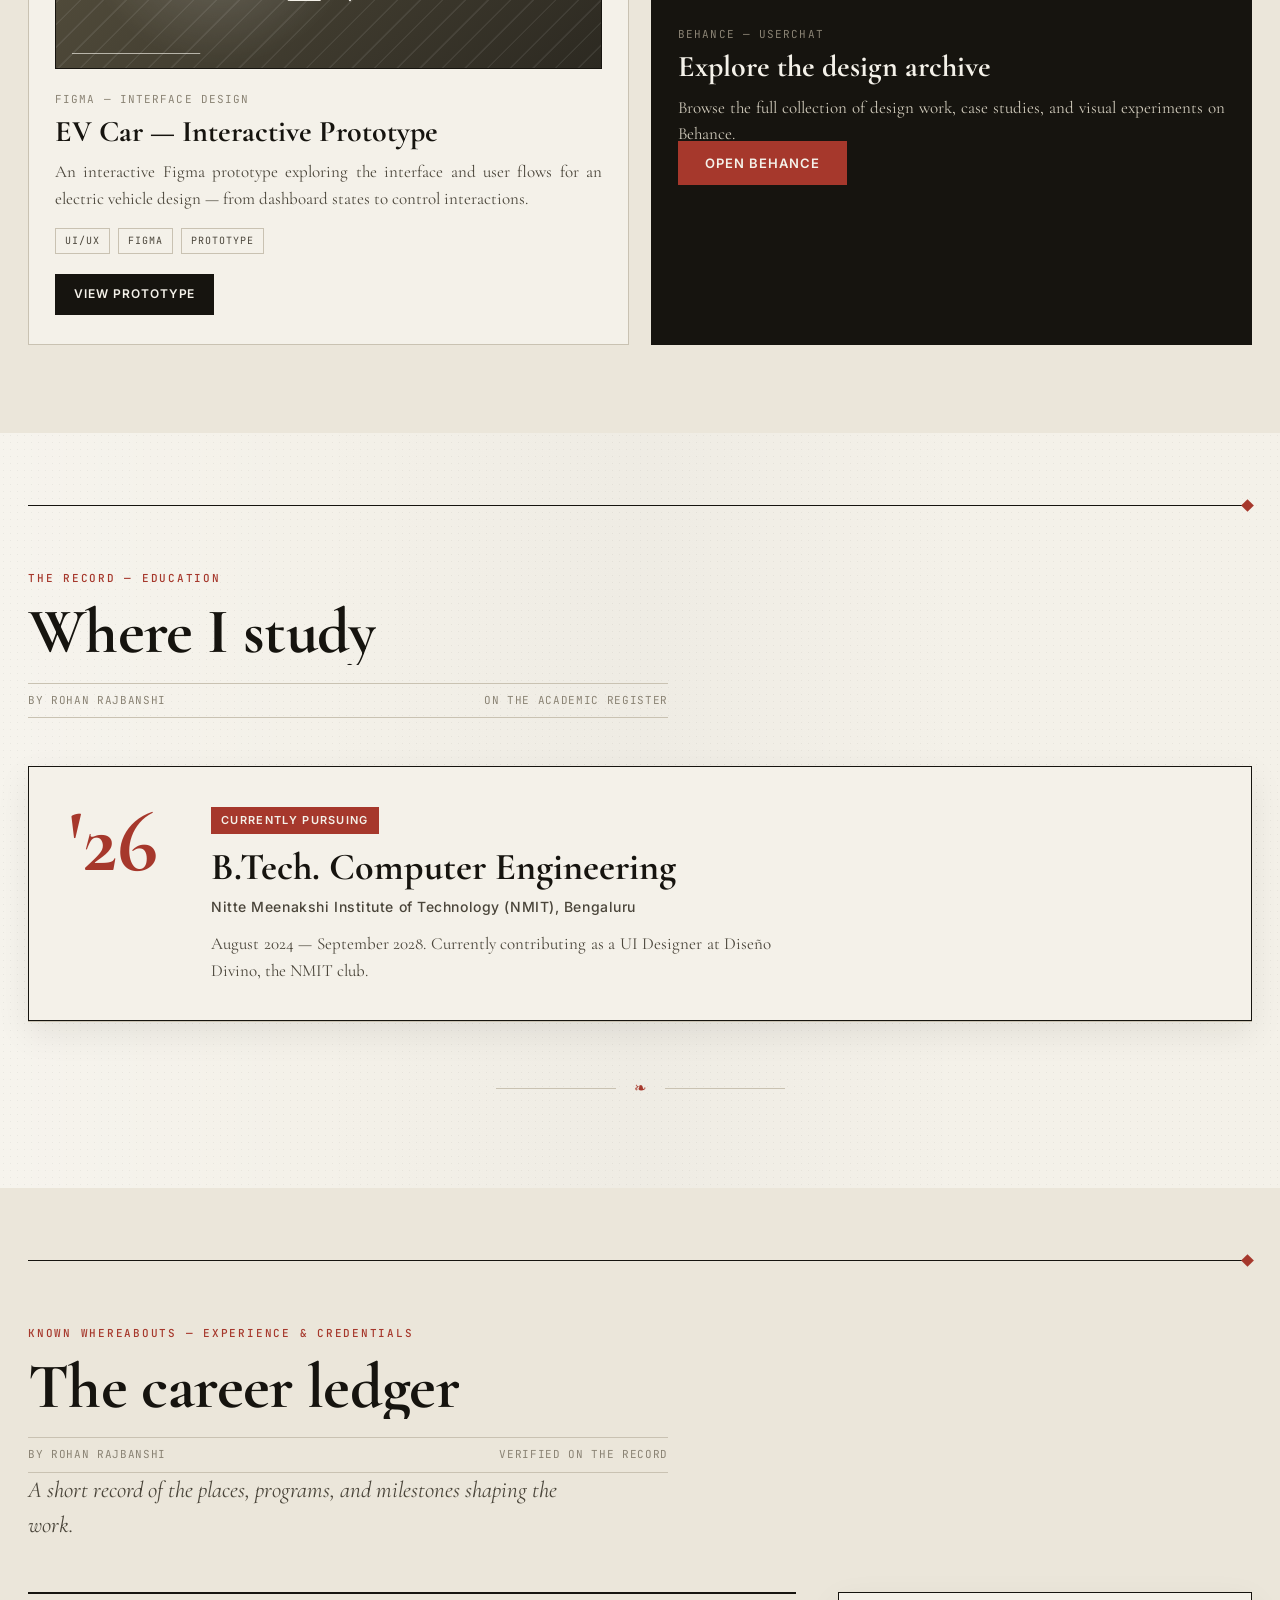
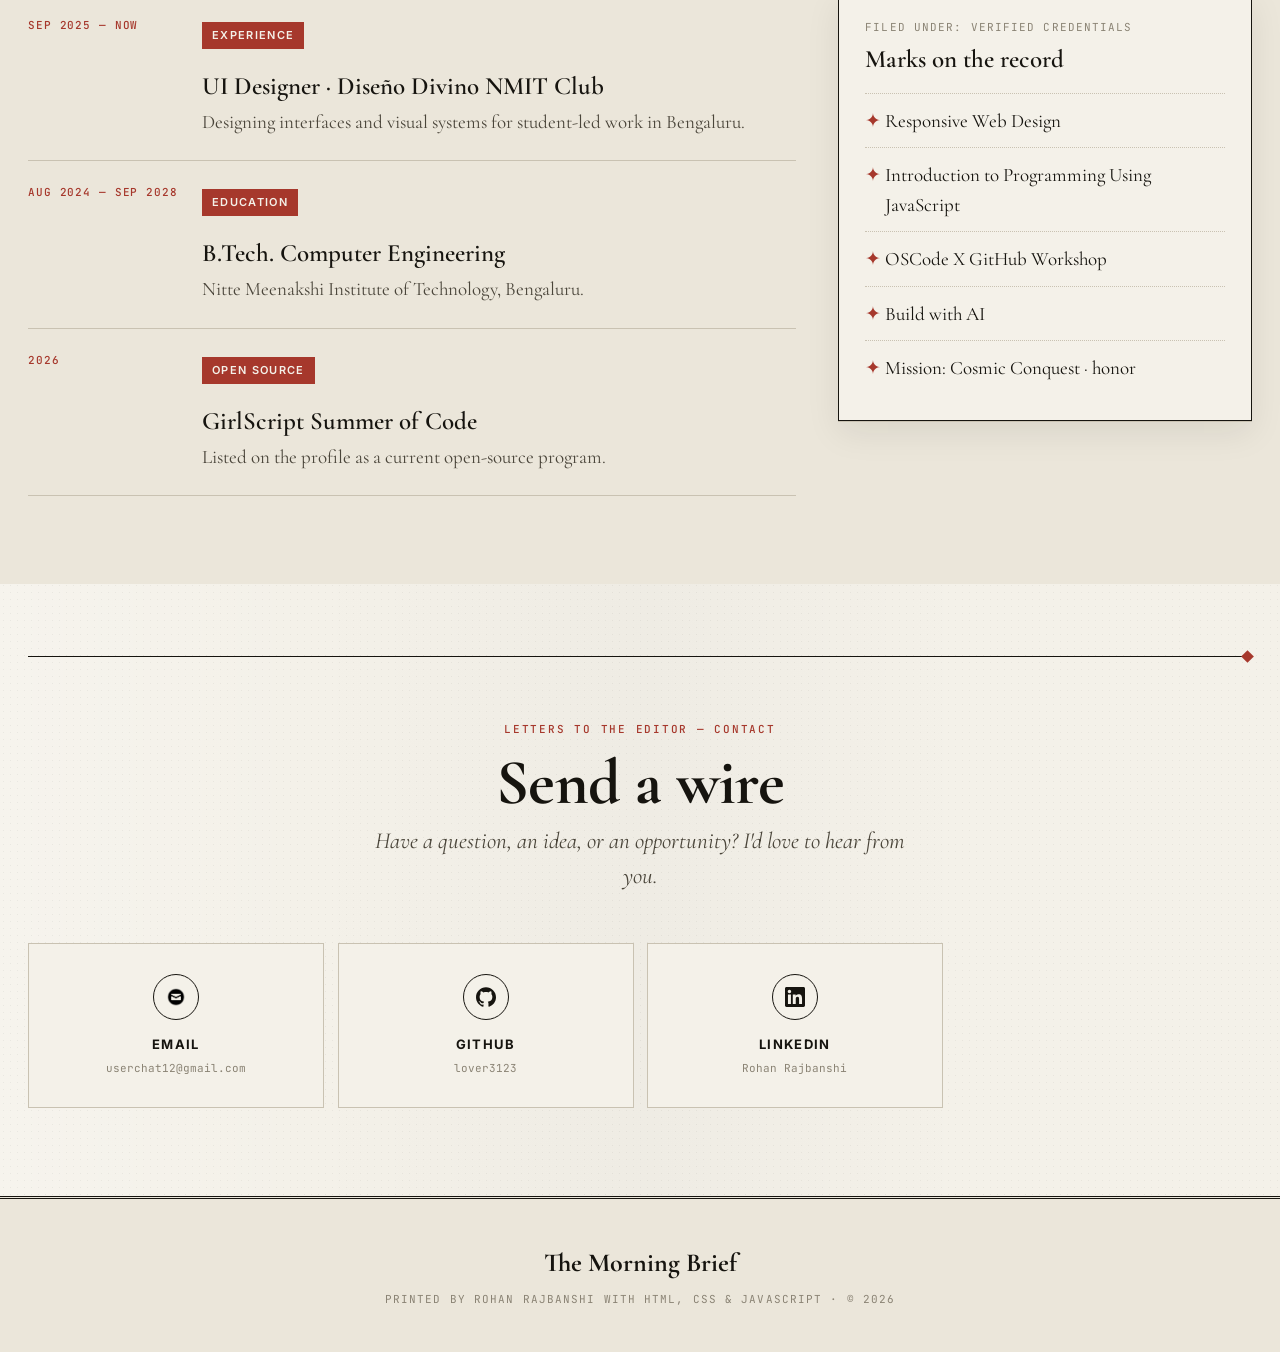
==== commit b066d691: "Expand tech stack: add TypeScript, C++, React, Vite, Node.js, scikit-learn" ====
--- a/index.html
+++ b/index.html
@@ -224,6 +224,20 @@
               </div>
             </div>
             <div class="skill-card">
+              <div class="skill-icon">C++</div>
+              <div>
+                <h3>C++</h3>
+                <p class="skill-tag">Programming</p>
+              </div>
+            </div>
+            <div class="skill-card">
+              <div class="skill-icon">TS</div>
+              <div>
+                <h3>TypeScript</h3>
+                <p class="skill-tag">Programming</p>
+              </div>
+            </div>
+            <div class="skill-card">
               <div class="skill-icon">J</div>
               <div>
                 <h3>Java</h3>
@@ -266,12 +280,40 @@
                 <p class="skill-tag">UI/UX Design</p>
               </div>
             </div>
+            <div class="skill-card">
+              <div class="skill-icon">⚛</div>
+              <div>
+                <h3>React</h3>
+                <p class="skill-tag">Frontend Framework</p>
+              </div>
+            </div>
+            <div class="skill-card">
+              <div class="skill-icon">V</div>
+              <div>
+                <h3>Vite</h3>
+                <p class="skill-tag">Build Tool</p>
+              </div>
+            </div>
             <div class="skill-category-label"><span>03</span><strong>Engineering &amp; Data</strong><small>Systems thinking beyond the screen</small></div>
             <div class="skill-card">
               <div class="skill-icon">DB</div>
               <div>
                 <h3>MongoDB &amp; SQL</h3>
                 <p class="skill-tag">Data</p>
+              </div>
+            </div>
+            <div class="skill-card">
+              <div class="skill-icon">N</div>
+              <div>
+                <h3>Node.js</h3>
+                <p class="skill-tag">Backend</p>
+              </div>
+            </div>
+            <div class="skill-card">
+              <div class="skill-icon">SK</div>
+              <div>
+                <h3>scikit-learn</h3>
+                <p class="skill-tag">Machine Learning</p>
               </div>
             </div>
             <div class="skill-card">
